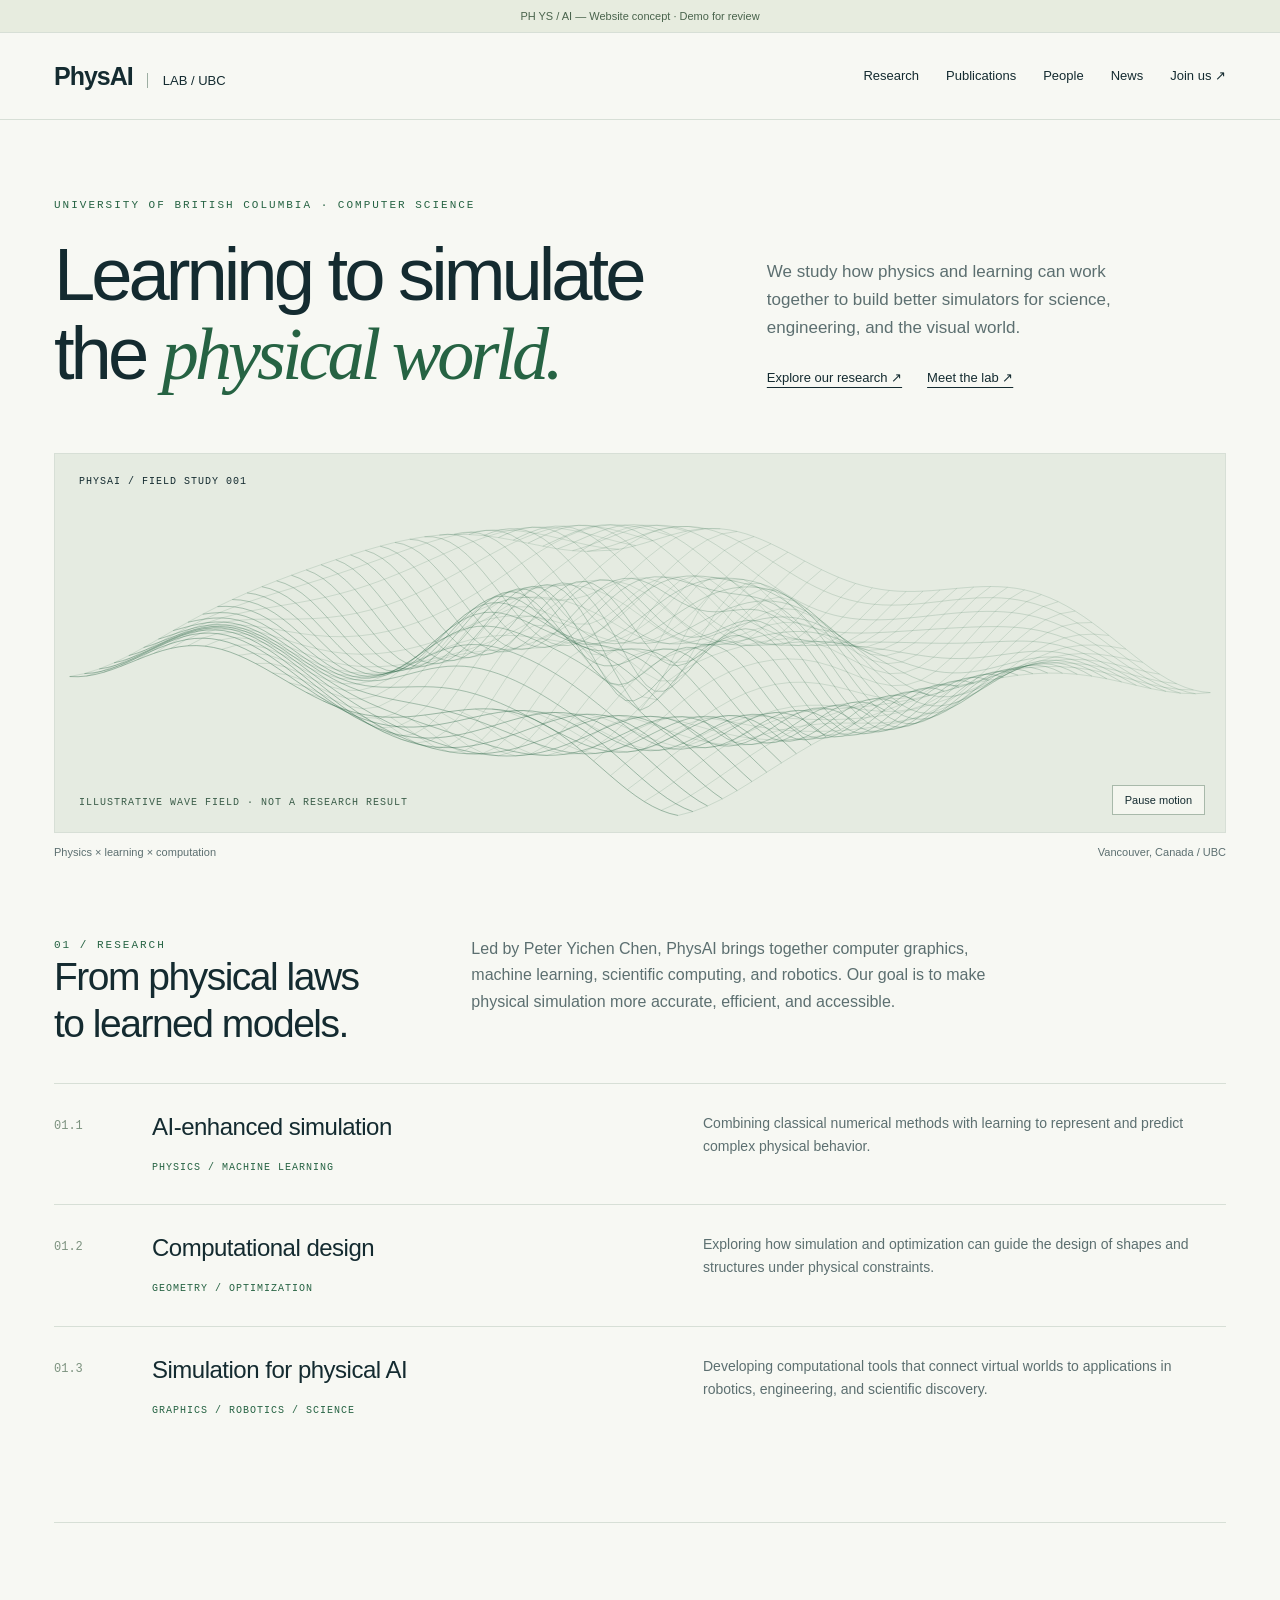
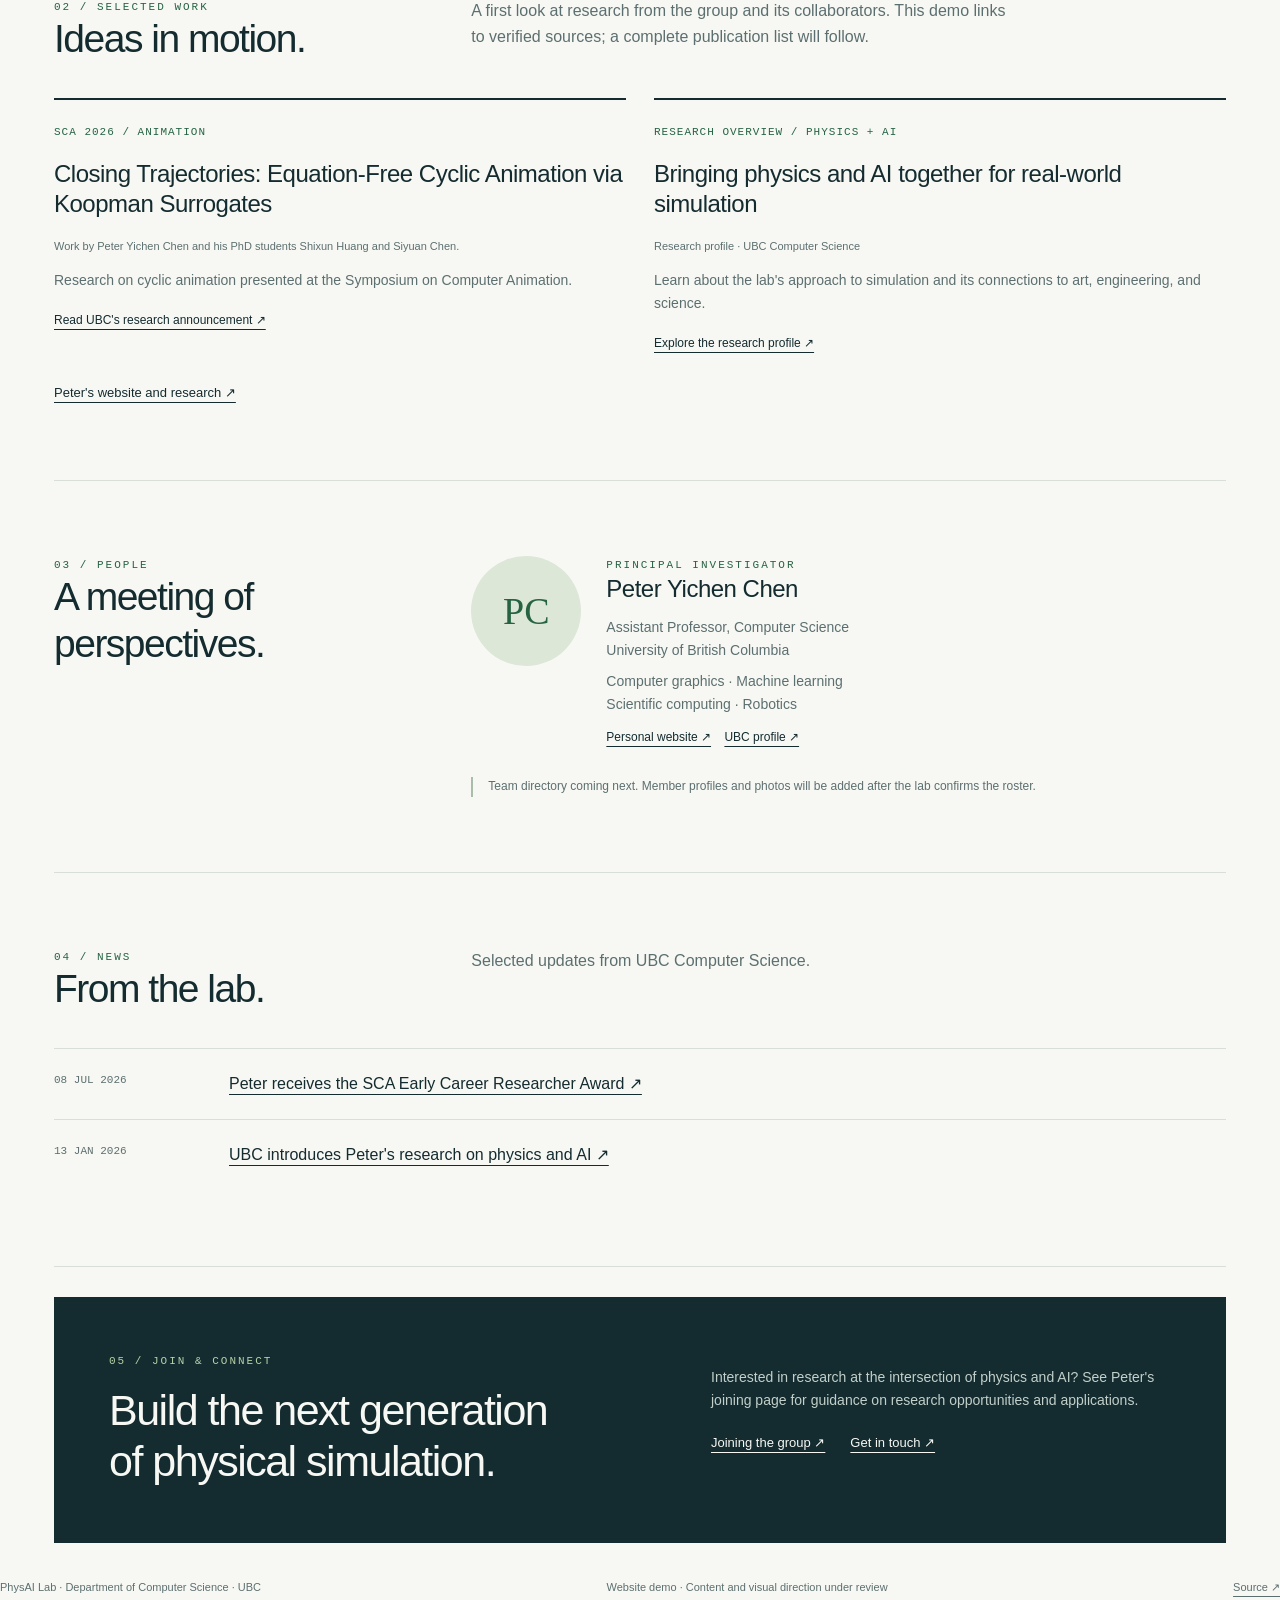
==== index.html @ 7a24e607 "Build PhysAI Lab homepage demo for GitHub Pages" ====
<!doctype html>
<html lang="en"><head><meta charset="utf-8"><meta name="viewport" content="width=device-width,initial-scale=1">
<title>PhysAI Lab — University of British Columbia</title><meta name="description" content="PhysAI Lab at UBC. Physics simulation at the intersection of machine learning, computer graphics, scientific computing, and robotics.">
<style>
:root{--ink:#142b30;--muted:#5c6f70;--paper:#f7f8f3;--line:#d7dfd6;--accent:#266343}*{box-sizing:border-box}html{scroll-behavior:smooth;scroll-padding-top:90px}body{margin:0;background:var(--paper);color:var(--ink);font-family:Arial,Helvetica,sans-serif;font-size:16px;line-height:1.65}a{color:inherit;text-underline-offset:5px}a:hover{color:var(--accent)}a:focus-visible,button:focus-visible{outline:3px solid #d29243;outline-offset:5px}.wrap{max-width:1280px;margin:auto;padding:0 54px}header{position:sticky;top:0;background:#f7f8f3f2;backdrop-filter:blur(12px);z-index:3;border-bottom:1px solid var(--line)}.nav{min-height:86px;display:flex;align-items:center;justify-content:space-between;gap:24px}.brand{text-decoration:none;font-weight:700;font-size:25px;letter-spacing:-1px}.brand span{font-weight:400;font-size:13px;letter-spacing:0;margin-left:14px;border-left:1px solid #9daea2;padding-left:15px}nav{display:flex;gap:27px}nav a{text-decoration:none;font-size:13px}button{font:inherit;cursor:pointer}.menu{display:none;border:1px solid var(--line);background:transparent;padding:6px 12px}.eyebrow{font-family:monospace;font-size:11px;letter-spacing:2px;text-transform:uppercase;color:var(--accent)}.hero{padding-top:76px}.hero-top{display:grid;grid-template-columns:1.4fr 1fr;gap:70px;align-items:end}h1{font-size:clamp(44px,5.8vw,78px);line-height:1.06;letter-spacing:-4px;font-weight:500;margin:22px 0 25px;max-width:720px}h1 em{font-family:Georgia,serif;font-weight:400;color:var(--accent)}.intro{color:var(--muted);font-size:17px;max-width:390px;margin:0 0 25px}.links{display:flex;gap:25px;font-size:13px;margin:20px 0 30px}.scene{height:380px;background:#e5ebe1;position:relative;overflow:hidden;border:1px solid var(--line);margin-top:34px}.scene canvas{width:100%;height:100%;display:block}.scene-note{position:absolute;bottom:20px;left:24px;font-family:monospace;font-size:10px;letter-spacing:1px;color:#3b5d49}.scene-label{position:absolute;top:20px;left:24px;font-family:monospace;font-size:10px;letter-spacing:1px}.scene-control{position:absolute;bottom:17px;right:20px;background:#f7f8f3d9;border:1px solid #a8b9aa;padding:5px 12px;font-size:11px;color:var(--ink)}.caption{display:flex;justify-content:space-between;font-size:11px;color:var(--muted);margin-top:10px;gap:20px}section{padding:75px 0;border-bottom:1px solid var(--line)}.section-head{display:grid;grid-template-columns:1fr 2fr;gap:40px;margin-bottom:35px}h2{font-weight:400;font-size:39px;letter-spacing:-1.5px;line-height:1.2;margin:0}.section-head p{max-width:540px;color:var(--muted);margin:0}.research-row{display:grid;grid-template-columns:70px 1fr 1fr;gap:28px;padding:28px 0;border-top:1px solid var(--line)}.num{font-family:monospace;color:#7c927f;font-size:12px;padding-top:5px}h3{font-size:24px;line-height:1.25;font-weight:400;letter-spacing:-.5px;margin:0 0 12px}.research-row p{color:var(--muted);font-size:14px;margin:0}.research-row small{display:block;margin-top:18px;font-family:monospace;font-size:10px;letter-spacing:1px;color:var(--accent)}.work-grid{display:grid;grid-template-columns:1fr 1fr;gap:28px}.work{border-top:2px solid var(--ink);padding:23px 0}.work .eyebrow{letter-spacing:1px}.work h3{margin:18px 0}.work p{color:var(--muted);font-size:14px}.work a{font-size:12px}.work-meta{font-size:11px;color:var(--muted)}.people{display:grid;grid-template-columns:1fr 2fr;gap:40px}.pi{display:grid;grid-template-columns:110px 1fr;gap:25px}.monogram{height:110px;background:#dce7d8;display:flex;align-items:center;justify-content:center;font-family:Georgia,serif;font-size:38px;color:var(--accent);border-radius:50%}.pi p{color:var(--muted);font-size:14px;margin:7px 0}.pi a{font-size:12px}.note{font-size:12px;color:var(--muted);border-left:2px solid #a9bea9;padding-left:15px;margin-top:28px}.news-row{display:grid;grid-template-columns:150px 1fr;gap:25px;border-top:1px solid var(--line);padding:22px 0}.news-row time{font-family:monospace;font-size:11px;color:var(--muted)}.news-row a{font-size:16px}.join{background:var(--ink);color:#f7f8f3;margin-top:30px;padding:55px;display:grid;grid-template-columns:1.2fr 1fr;gap:50px}.join .eyebrow{color:#b7d2a7}.join h2{font-size:43px;margin-top:15px}.join p{color:#c2d0c9;font-size:14px}.join a{font-size:13px}.footer{padding:35px 0;display:flex;justify-content:space-between;gap:25px;color:var(--muted);font-size:11px}.demo{background:#e7ecdF;border-bottom:1px solid var(--line);font-size:11px;padding:7px 20px;text-align:center;color:#49634c}
@media(max-width:760px){.wrap{padding:0 23px}.nav{min-height:70px}.brand{font-size:22px}.brand span{font-size:10px;margin-left:9px;padding-left:9px}.menu{display:block}nav{display:none;position:absolute;top:70px;left:0;right:0;background:var(--paper);padding:22px;flex-direction:column;border-bottom:1px solid var(--line)}nav.open{display:flex}.hero{padding-top:42px}.hero-top,.section-head,.people,.join{grid-template-columns:1fr;gap:25px}h1{letter-spacing:-2px}.scene{height:280px}.caption{font-size:10px}.research-row{grid-template-columns:30px 1fr;gap:15px}.research-row p{grid-column:2}.work-grid{grid-template-columns:1fr}.section-head{margin-bottom:28px}section{padding:48px 0}.join{padding:30px 24px}.join h2{font-size:35px}.news-row{grid-template-columns:85px 1fr;gap:15px}.pi{grid-template-columns:75px 1fr;gap:20px}.monogram{height:75px;font-size:28px}.footer{flex-direction:column;gap:8px}.scene-note{max-width:220px;font-size:9px}h2{font-size:32px}}
@media(prefers-reduced-motion:reduce){html{scroll-behavior:auto}}
</style></head><body>
<div class="demo">PH YS / AI — Website concept · Demo for review</div>
<header><div class="wrap nav"><a class="brand" href="./" aria-label="PhysAI Lab home">PhysAI<span>LAB / UBC</span></a><button class="menu" aria-expanded="false" aria-controls="navigation">Menu</button><nav id="navigation" aria-label="Main navigation"><a href="#research">Research</a><a href="#publications">Publications</a><a href="#people">People</a><a href="#news">News</a><a href="#join">Join us ↗</a></nav></div></header>
<main class="wrap">
<div class="hero"><div class="eyebrow">University of British Columbia · Computer Science</div><div class="hero-top"><h1>Learning to simulate<br>the <em>physical world.</em></h1><div><p class="intro">We study how physics and learning can work together to build better simulators for science, engineering, and the visual world.</p><div class="links"><a href="#research">Explore our research ↗</a><a href="#people">Meet the lab ↗</a></div></div></div>
<div class="scene"><span class="scene-label">PHYSAI / FIELD STUDY 001</span><canvas id="field" role="img" aria-label="Illustrative animated wireframe wave field"></canvas><span class="scene-note">ILLUSTRATIVE WAVE FIELD · NOT A RESEARCH RESULT</span><button class="scene-control" id="motion" aria-pressed="false">Pause motion</button></div><div class="caption"><span>Physics × learning × computation</span><span>Vancouver, Canada / UBC</span></div></div>
<section id="research"><div class="section-head"><div><div class="eyebrow">01 / Research</div><h2>From physical laws<br>to learned models.</h2></div><p>Led by Peter Yichen Chen, PhysAI brings together computer graphics, machine learning, scientific computing, and robotics. Our goal is to make physical simulation more accurate, efficient, and accessible.</p></div>
<div class="research-row"><span class="num">01.1</span><div><h3>AI-enhanced simulation</h3><small>PHYSICS / MACHINE LEARNING</small></div><p>Combining classical numerical methods with learning to represent and predict complex physical behavior.</p></div>
<div class="research-row"><span class="num">01.2</span><div><h3>Computational design</h3><small>GEOMETRY / OPTIMIZATION</small></div><p>Exploring how simulation and optimization can guide the design of shapes and structures under physical constraints.</p></div>
<div class="research-row"><span class="num">01.3</span><div><h3>Simulation for physical AI</h3><small>GRAPHICS / ROBOTICS / SCIENCE</small></div><p>Developing computational tools that connect virtual worlds to applications in robotics, engineering, and scientific discovery.</p></div></section>
<section id="publications"><div class="section-head"><div><div class="eyebrow">02 / Selected work</div><h2>Ideas in motion.</h2></div><p>A first look at research from the group and its collaborators. This demo links to verified sources; a complete publication list will follow.</p></div><div class="work-grid"><article class="work"><div class="eyebrow">SCA 2026 / Animation</div><h3>Closing Trajectories: Equation-Free Cyclic Animation via Koopman Surrogates</h3><div class="work-meta">Work by Peter Yichen Chen and his PhD students Shixun Huang and Siyuan Chen.</div><p>Research on cyclic animation presented at the Symposium on Computer Animation.</p><a href="https://www.cs.ubc.ca/news/2026/07/dr-chen-ecr-sca">Read UBC's research announcement ↗</a></article><article class="work"><div class="eyebrow">Research overview / Physics + AI</div><h3>Bringing physics and AI together for real-world simulation</h3><div class="work-meta">Research profile · UBC Computer Science</div><p>Learn about the lab's approach to simulation and its connections to art, engineering, and science.</p><a href="https://www.cs.ubc.ca/news/2026/01/new-faculty-dr-peter-yichen-chen">Explore the research profile ↗</a></article></div><a href="https://peterchencyc.com/" style="font-size:13px">Peter's website and research ↗</a></section>
<section id="people"><div class="people"><div><div class="eyebrow">03 / People</div><h2>A meeting of<br>perspectives.</h2></div><div><div class="pi"><div class="monogram" aria-hidden="true">PC</div><div><div class="eyebrow">Principal investigator</div><h3>Peter Yichen Chen</h3><p>Assistant Professor, Computer Science<br>University of British Columbia</p><p>Computer graphics · Machine learning<br>Scientific computing · Robotics</p><a href="https://peterchencyc.com/">Personal website ↗</a> &nbsp; <a href="https://www.cs.ubc.ca/people/peter-yichen-chen">UBC profile ↗</a></div></div><div class="note">Team directory coming next. Member profiles and photos will be added after the lab confirms the roster.</div></div></div></section>
<section id="news"><div class="section-head"><div><div class="eyebrow">04 / News</div><h2>From the lab.</h2></div><p>Selected updates from UBC Computer Science.</p></div><div class="news-row"><time datetime="2026-07-08">08 JUL 2026</time><a href="https://www.cs.ubc.ca/news/2026/07/dr-chen-ecr-sca">Peter receives the SCA Early Career Researcher Award ↗</a></div><div class="news-row"><time datetime="2026-01-13">13 JAN 2026</time><a href="https://www.cs.ubc.ca/news/2026/01/new-faculty-dr-peter-yichen-chen">UBC introduces Peter's research on physics and AI ↗</a></div></section>
<div class="join" id="join"><div><div class="eyebrow">05 / Join & connect</div><h2>Build the next generation<br>of physical simulation.</h2></div><div><p>Interested in research at the intersection of physics and AI? See Peter's joining page for guidance on research opportunities and applications.</p><div class="links"><a href="https://peterchencyc.com/joining">Joining the group ↗</a><a href="mailto:peter.chen@ubc.ca">Get in touch ↗</a></div></div></div>
</main><footer class="wrap footer"><span>PhysAI Lab · Department of Computer Science · UBC</span><span>Website demo · Content and visual direction under review</span><a href="https://github.com/chensiyuan030105/physai-demo">Source ↗</a></footer>
<script>
const menu=document.querySelector('.menu'),nav=document.querySelector('nav');menu.addEventListener('click',()=>{const open=nav.classList.toggle('open');menu.setAttribute('aria-expanded',String(open))});nav.querySelectorAll('a').forEach(a=>a.addEventListener('click',()=>{nav.classList.remove('open');menu.setAttribute('aria-expanded','false')}));
const canvas=document.getElementById('field'),ctx=canvas.getContext('2d'),motion=document.getElementById('motion');const media=matchMedia('(prefers-reduced-motion: reduce)');let paused=media.matches,t=0,last=0,frame;function sync(){motion.textContent=paused?'Play motion':'Pause motion';motion.setAttribute('aria-pressed',String(paused))}function draw(){const w=canvas.clientWidth,h=canvas.clientHeight,dpr=Math.min(devicePixelRatio||1,2);if(canvas.width!==Math.round(w*dpr)||canvas.height!==Math.round(h*dpr)){canvas.width=Math.round(w*dpr);canvas.height=Math.round(h*dpr)}ctx.setTransform(dpr,0,0,dpr,0,0);ctx.clearRect(0,0,w,h);const cols=72,rows=36;function point(x,z){const nx=(x-cols/2)/cols*8,nz=(z-rows/2)/rows*7;const r=Math.sqrt(nx*nx+nz*nz);const wave=Math.sin(r*2.3-t)*Math.exp(-r*.23)*.75+Math.cos(nx*1.5+nz*.8+t*.6)*.14;return[w*.5+(nx-nz)*w*.065,h*.54+(nx+nz)*h*.045-wave*h*.22]}for(let z=0;z<=rows;z++){ctx.beginPath();ctx.strokeStyle='rgba(38,99,67,'+(.22+z/rows*.35)+')';ctx.lineWidth=.7;for(let x=0;x<=cols;x++){const p=point(x,z);x===0?ctx.moveTo(...p):ctx.lineTo(...p)}ctx.stroke()}for(let x=0;x<=cols;x+=2){ctx.beginPath();ctx.strokeStyle='rgba(38,99,67,.24)';ctx.lineWidth=.6;for(let z=0;z<=rows;z++){const p=point(x,z);z===0?ctx.moveTo(...p):ctx.lineTo(...p)}ctx.stroke()}}
function tick(now){if(!paused&&!document.hidden){t+=Math.min((now-last)/1000,.05)*.8;draw()}last=now;frame=requestAnimationFrame(tick)}motion.addEventListener('click',()=>{paused=!paused;sync();draw()});media.addEventListener('change',e=>{paused=e.matches;sync();draw()});window.addEventListener('resize',draw);sync();draw();frame=requestAnimationFrame(tick);
</script></body></html>
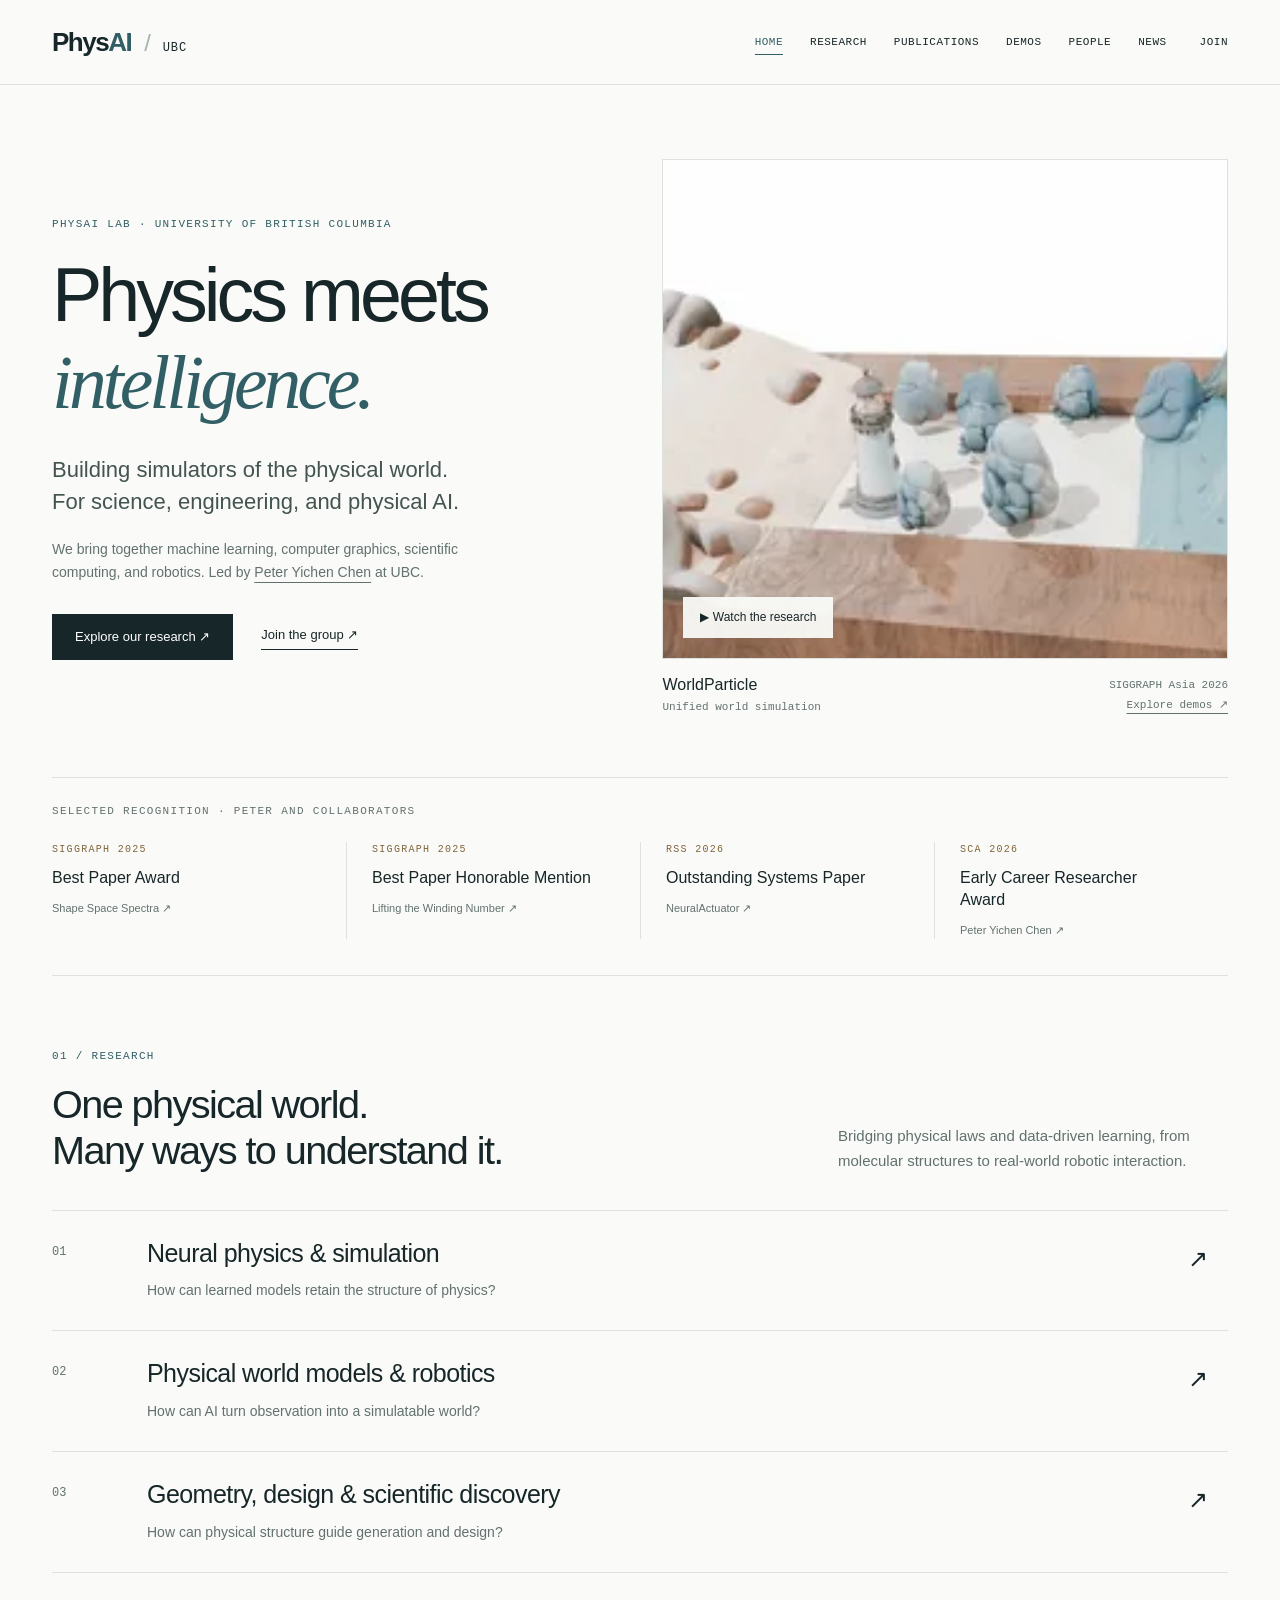
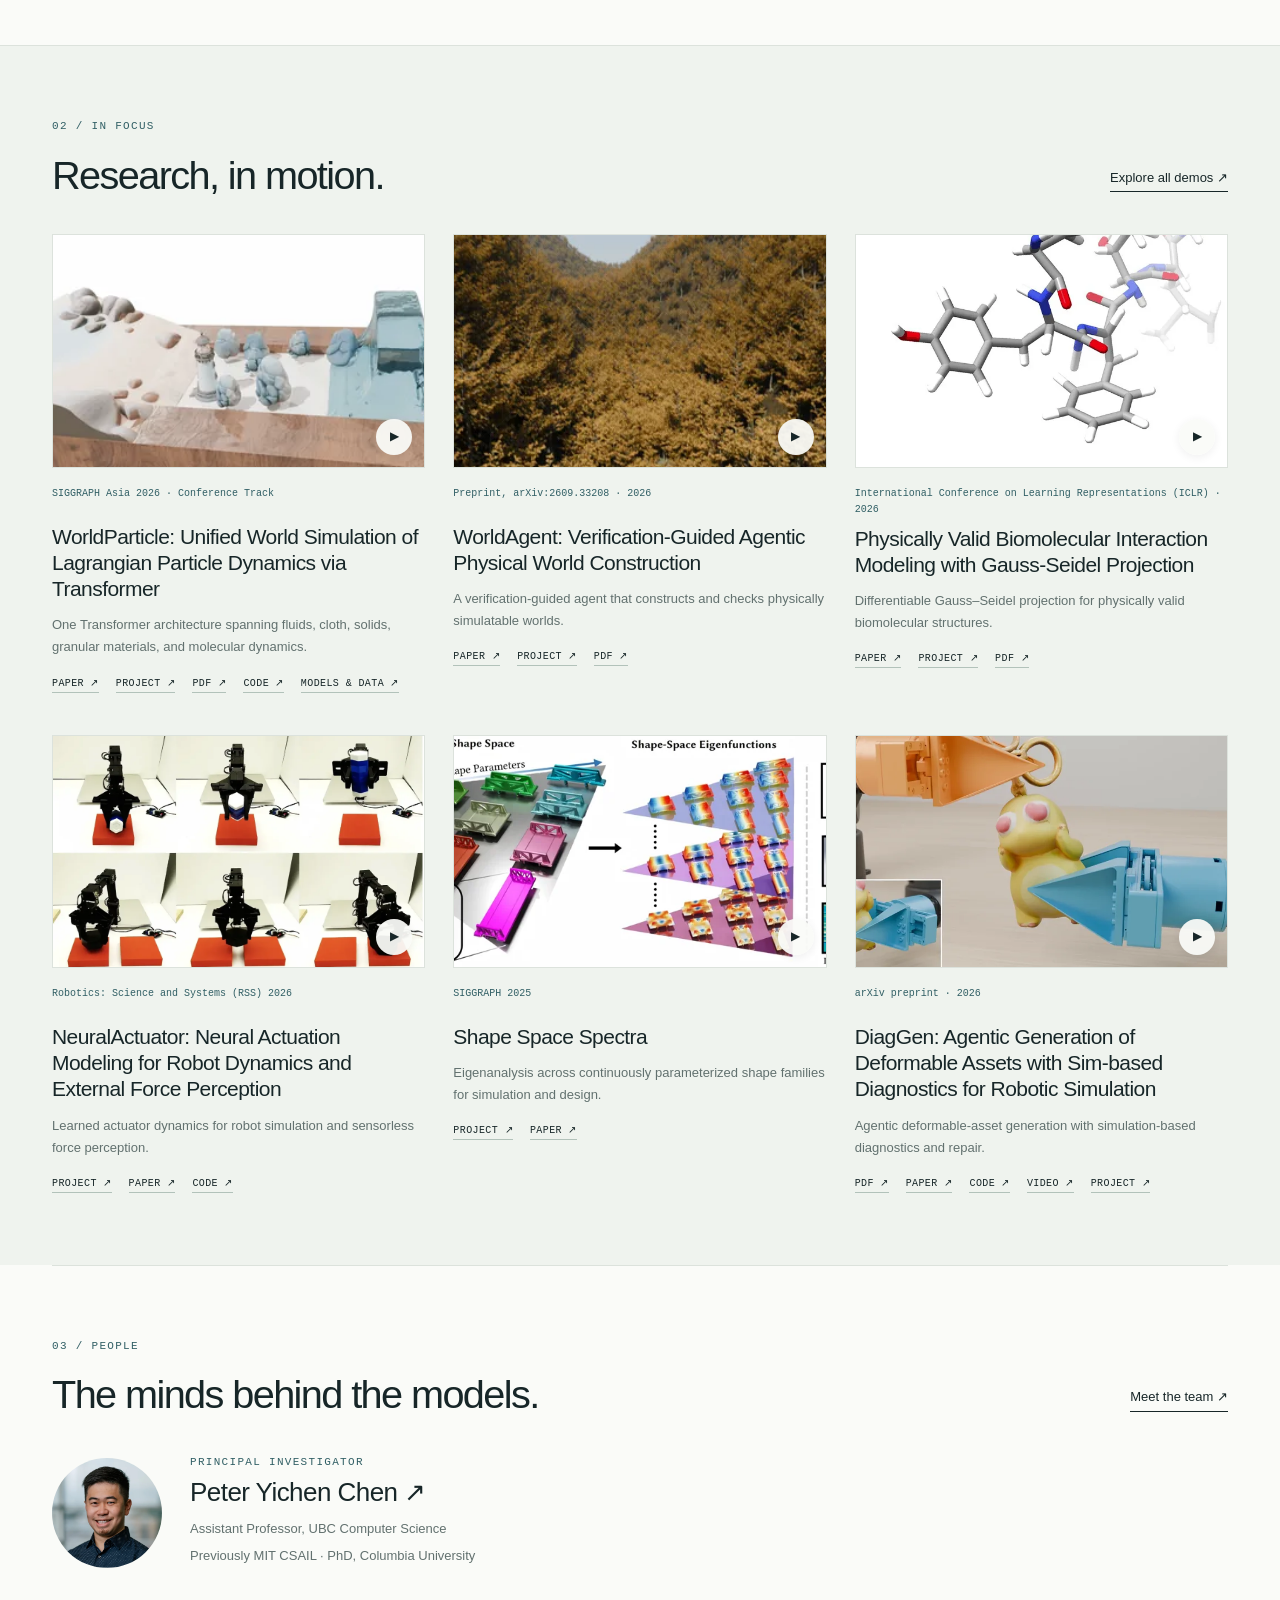
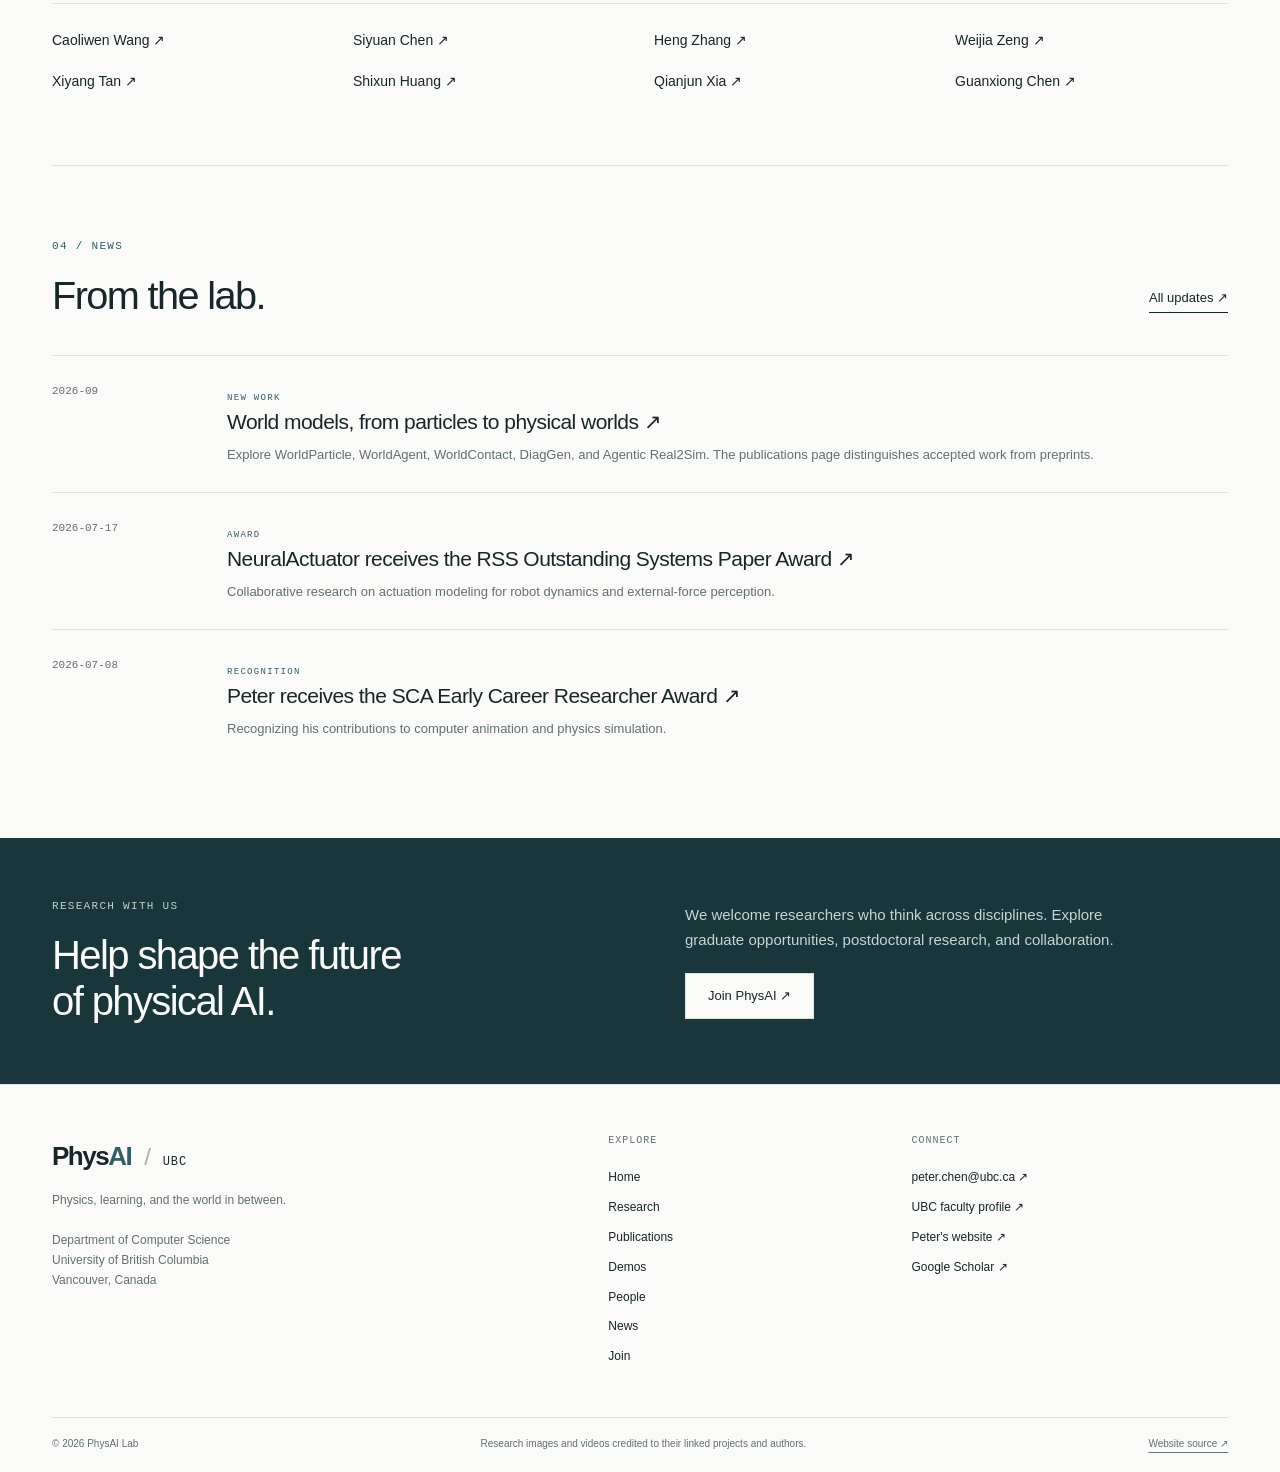
==== commit a1e4b5ec: "Build research-led PhysAI Lab website with publications, demos, and verified team profiles" ====
--- a/index.html
+++ b/index.html
@@ -1,27 +1,7 @@
-<!doctype html>
-<html lang="en"><head><meta charset="utf-8"><meta name="viewport" content="width=device-width,initial-scale=1">
-<title>PhysAI Lab — University of British Columbia</title><meta name="description" content="PhysAI Lab at UBC. Physics simulation at the intersection of machine learning, computer graphics, scientific computing, and robotics.">
-<style>
-:root{--ink:#142b30;--muted:#5c6f70;--paper:#f7f8f3;--line:#d7dfd6;--accent:#266343}*{box-sizing:border-box}html{scroll-behavior:smooth;scroll-padding-top:90px}body{margin:0;background:var(--paper);color:var(--ink);font-family:Arial,Helvetica,sans-serif;font-size:16px;line-height:1.65}a{color:inherit;text-underline-offset:5px}a:hover{color:var(--accent)}a:focus-visible,button:focus-visible{outline:3px solid #d29243;outline-offset:5px}.wrap{max-width:1280px;margin:auto;padding:0 54px}header{position:sticky;top:0;background:#f7f8f3f2;backdrop-filter:blur(12px);z-index:3;border-bottom:1px solid var(--line)}.nav{min-height:86px;display:flex;align-items:center;justify-content:space-between;gap:24px}.brand{text-decoration:none;font-weight:700;font-size:25px;letter-spacing:-1px}.brand span{font-weight:400;font-size:13px;letter-spacing:0;margin-left:14px;border-left:1px solid #9daea2;padding-left:15px}nav{display:flex;gap:27px}nav a{text-decoration:none;font-size:13px}button{font:inherit;cursor:pointer}.menu{display:none;border:1px solid var(--line);background:transparent;padding:6px 12px}.eyebrow{font-family:monospace;font-size:11px;letter-spacing:2px;text-transform:uppercase;color:var(--accent)}.hero{padding-top:76px}.hero-top{display:grid;grid-template-columns:1.4fr 1fr;gap:70px;align-items:end}h1{font-size:clamp(44px,5.8vw,78px);line-height:1.06;letter-spacing:-4px;font-weight:500;margin:22px 0 25px;max-width:720px}h1 em{font-family:Georgia,serif;font-weight:400;color:var(--accent)}.intro{color:var(--muted);font-size:17px;max-width:390px;margin:0 0 25px}.links{display:flex;gap:25px;font-size:13px;margin:20px 0 30px}.scene{height:380px;background:#e5ebe1;position:relative;overflow:hidden;border:1px solid var(--line);margin-top:34px}.scene canvas{width:100%;height:100%;display:block}.scene-note{position:absolute;bottom:20px;left:24px;font-family:monospace;font-size:10px;letter-spacing:1px;color:#3b5d49}.scene-label{position:absolute;top:20px;left:24px;font-family:monospace;font-size:10px;letter-spacing:1px}.scene-control{position:absolute;bottom:17px;right:20px;background:#f7f8f3d9;border:1px solid #a8b9aa;padding:5px 12px;font-size:11px;color:var(--ink)}.caption{display:flex;justify-content:space-between;font-size:11px;color:var(--muted);margin-top:10px;gap:20px}section{padding:75px 0;border-bottom:1px solid var(--line)}.section-head{display:grid;grid-template-columns:1fr 2fr;gap:40px;margin-bottom:35px}h2{font-weight:400;font-size:39px;letter-spacing:-1.5px;line-height:1.2;margin:0}.section-head p{max-width:540px;color:var(--muted);margin:0}.research-row{display:grid;grid-template-columns:70px 1fr 1fr;gap:28px;padding:28px 0;border-top:1px solid var(--line)}.num{font-family:monospace;color:#7c927f;font-size:12px;padding-top:5px}h3{font-size:24px;line-height:1.25;font-weight:400;letter-spacing:-.5px;margin:0 0 12px}.research-row p{color:var(--muted);font-size:14px;margin:0}.research-row small{display:block;margin-top:18px;font-family:monospace;font-size:10px;letter-spacing:1px;color:var(--accent)}.work-grid{display:grid;grid-template-columns:1fr 1fr;gap:28px}.work{border-top:2px solid var(--ink);padding:23px 0}.work .eyebrow{letter-spacing:1px}.work h3{margin:18px 0}.work p{color:var(--muted);font-size:14px}.work a{font-size:12px}.work-meta{font-size:11px;color:var(--muted)}.people{display:grid;grid-template-columns:1fr 2fr;gap:40px}.pi{display:grid;grid-template-columns:110px 1fr;gap:25px}.monogram{height:110px;background:#dce7d8;display:flex;align-items:center;justify-content:center;font-family:Georgia,serif;font-size:38px;color:var(--accent);border-radius:50%}.pi p{color:var(--muted);font-size:14px;margin:7px 0}.pi a{font-size:12px}.note{font-size:12px;color:var(--muted);border-left:2px solid #a9bea9;padding-left:15px;margin-top:28px}.news-row{display:grid;grid-template-columns:150px 1fr;gap:25px;border-top:1px solid var(--line);padding:22px 0}.news-row time{font-family:monospace;font-size:11px;color:var(--muted)}.news-row a{font-size:16px}.join{background:var(--ink);color:#f7f8f3;margin-top:30px;padding:55px;display:grid;grid-template-columns:1.2fr 1fr;gap:50px}.join .eyebrow{color:#b7d2a7}.join h2{font-size:43px;margin-top:15px}.join p{color:#c2d0c9;font-size:14px}.join a{font-size:13px}.footer{padding:35px 0;display:flex;justify-content:space-between;gap:25px;color:var(--muted);font-size:11px}.demo{background:#e7ecdF;border-bottom:1px solid var(--line);font-size:11px;padding:7px 20px;text-align:center;color:#49634c}
-@media(max-width:760px){.wrap{padding:0 23px}.nav{min-height:70px}.brand{font-size:22px}.brand span{font-size:10px;margin-left:9px;padding-left:9px}.menu{display:block}nav{display:none;position:absolute;top:70px;left:0;right:0;background:var(--paper);padding:22px;flex-direction:column;border-bottom:1px solid var(--line)}nav.open{display:flex}.hero{padding-top:42px}.hero-top,.section-head,.people,.join{grid-template-columns:1fr;gap:25px}h1{letter-spacing:-2px}.scene{height:280px}.caption{font-size:10px}.research-row{grid-template-columns:30px 1fr;gap:15px}.research-row p{grid-column:2}.work-grid{grid-template-columns:1fr}.section-head{margin-bottom:28px}section{padding:48px 0}.join{padding:30px 24px}.join h2{font-size:35px}.news-row{grid-template-columns:85px 1fr;gap:15px}.pi{grid-template-columns:75px 1fr;gap:20px}.monogram{height:75px;font-size:28px}.footer{flex-direction:column;gap:8px}.scene-note{max-width:220px;font-size:9px}h2{font-size:32px}}
-@media(prefers-reduced-motion:reduce){html{scroll-behavior:auto}}
-</style></head><body>
-<div class="demo">PH YS / AI — Website concept · Demo for review</div>
-<header><div class="wrap nav"><a class="brand" href="./" aria-label="PhysAI Lab home">PhysAI<span>LAB / UBC</span></a><button class="menu" aria-expanded="false" aria-controls="navigation">Menu</button><nav id="navigation" aria-label="Main navigation"><a href="#research">Research</a><a href="#publications">Publications</a><a href="#people">People</a><a href="#news">News</a><a href="#join">Join us ↗</a></nav></div></header>
-<main class="wrap">
-<div class="hero"><div class="eyebrow">University of British Columbia · Computer Science</div><div class="hero-top"><h1>Learning to simulate<br>the <em>physical world.</em></h1><div><p class="intro">We study how physics and learning can work together to build better simulators for science, engineering, and the visual world.</p><div class="links"><a href="#research">Explore our research ↗</a><a href="#people">Meet the lab ↗</a></div></div></div>
-<div class="scene"><span class="scene-label">PHYSAI / FIELD STUDY 001</span><canvas id="field" role="img" aria-label="Illustrative animated wireframe wave field"></canvas><span class="scene-note">ILLUSTRATIVE WAVE FIELD · NOT A RESEARCH RESULT</span><button class="scene-control" id="motion" aria-pressed="false">Pause motion</button></div><div class="caption"><span>Physics × learning × computation</span><span>Vancouver, Canada / UBC</span></div></div>
-<section id="research"><div class="section-head"><div><div class="eyebrow">01 / Research</div><h2>From physical laws<br>to learned models.</h2></div><p>Led by Peter Yichen Chen, PhysAI brings together computer graphics, machine learning, scientific computing, and robotics. Our goal is to make physical simulation more accurate, efficient, and accessible.</p></div>
-<div class="research-row"><span class="num">01.1</span><div><h3>AI-enhanced simulation</h3><small>PHYSICS / MACHINE LEARNING</small></div><p>Combining classical numerical methods with learning to represent and predict complex physical behavior.</p></div>
-<div class="research-row"><span class="num">01.2</span><div><h3>Computational design</h3><small>GEOMETRY / OPTIMIZATION</small></div><p>Exploring how simulation and optimization can guide the design of shapes and structures under physical constraints.</p></div>
-<div class="research-row"><span class="num">01.3</span><div><h3>Simulation for physical AI</h3><small>GRAPHICS / ROBOTICS / SCIENCE</small></div><p>Developing computational tools that connect virtual worlds to applications in robotics, engineering, and scientific discovery.</p></div></section>
-<section id="publications"><div class="section-head"><div><div class="eyebrow">02 / Selected work</div><h2>Ideas in motion.</h2></div><p>A first look at research from the group and its collaborators. This demo links to verified sources; a complete publication list will follow.</p></div><div class="work-grid"><article class="work"><div class="eyebrow">SCA 2026 / Animation</div><h3>Closing Trajectories: Equation-Free Cyclic Animation via Koopman Surrogates</h3><div class="work-meta">Work by Peter Yichen Chen and his PhD students Shixun Huang and Siyuan Chen.</div><p>Research on cyclic animation presented at the Symposium on Computer Animation.</p><a href="https://www.cs.ubc.ca/news/2026/07/dr-chen-ecr-sca">Read UBC's research announcement ↗</a></article><article class="work"><div class="eyebrow">Research overview / Physics + AI</div><h3>Bringing physics and AI together for real-world simulation</h3><div class="work-meta">Research profile · UBC Computer Science</div><p>Learn about the lab's approach to simulation and its connections to art, engineering, and science.</p><a href="https://www.cs.ubc.ca/news/2026/01/new-faculty-dr-peter-yichen-chen">Explore the research profile ↗</a></article></div><a href="https://peterchencyc.com/" style="font-size:13px">Peter's website and research ↗</a></section>
-<section id="people"><div class="people"><div><div class="eyebrow">03 / People</div><h2>A meeting of<br>perspectives.</h2></div><div><div class="pi"><div class="monogram" aria-hidden="true">PC</div><div><div class="eyebrow">Principal investigator</div><h3>Peter Yichen Chen</h3><p>Assistant Professor, Computer Science<br>University of British Columbia</p><p>Computer graphics · Machine learning<br>Scientific computing · Robotics</p><a href="https://peterchencyc.com/">Personal website ↗</a> &nbsp; <a href="https://www.cs.ubc.ca/people/peter-yichen-chen">UBC profile ↗</a></div></div><div class="note">Team directory coming next. Member profiles and photos will be added after the lab confirms the roster.</div></div></div></section>
-<section id="news"><div class="section-head"><div><div class="eyebrow">04 / News</div><h2>From the lab.</h2></div><p>Selected updates from UBC Computer Science.</p></div><div class="news-row"><time datetime="2026-07-08">08 JUL 2026</time><a href="https://www.cs.ubc.ca/news/2026/07/dr-chen-ecr-sca">Peter receives the SCA Early Career Researcher Award ↗</a></div><div class="news-row"><time datetime="2026-01-13">13 JAN 2026</time><a href="https://www.cs.ubc.ca/news/2026/01/new-faculty-dr-peter-yichen-chen">UBC introduces Peter's research on physics and AI ↗</a></div></section>
-<div class="join" id="join"><div><div class="eyebrow">05 / Join & connect</div><h2>Build the next generation<br>of physical simulation.</h2></div><div><p>Interested in research at the intersection of physics and AI? See Peter's joining page for guidance on research opportunities and applications.</p><div class="links"><a href="https://peterchencyc.com/joining">Joining the group ↗</a><a href="mailto:peter.chen@ubc.ca">Get in touch ↗</a></div></div></div>
-</main><footer class="wrap footer"><span>PhysAI Lab · Department of Computer Science · UBC</span><span>Website demo · Content and visual direction under review</span><a href="https://github.com/chensiyuan030105/physai-demo">Source ↗</a></footer>
-<script>
-const menu=document.querySelector('.menu'),nav=document.querySelector('nav');menu.addEventListener('click',()=>{const open=nav.classList.toggle('open');menu.setAttribute('aria-expanded',String(open))});nav.querySelectorAll('a').forEach(a=>a.addEventListener('click',()=>{nav.classList.remove('open');menu.setAttribute('aria-expanded','false')}));
-const canvas=document.getElementById('field'),ctx=canvas.getContext('2d'),motion=document.getElementById('motion');const media=matchMedia('(prefers-reduced-motion: reduce)');let paused=media.matches,t=0,last=0,frame;function sync(){motion.textContent=paused?'Play motion':'Pause motion';motion.setAttribute('aria-pressed',String(paused))}function draw(){const w=canvas.clientWidth,h=canvas.clientHeight,dpr=Math.min(devicePixelRatio||1,2);if(canvas.width!==Math.round(w*dpr)||canvas.height!==Math.round(h*dpr)){canvas.width=Math.round(w*dpr);canvas.height=Math.round(h*dpr)}ctx.setTransform(dpr,0,0,dpr,0,0);ctx.clearRect(0,0,w,h);const cols=72,rows=36;function point(x,z){const nx=(x-cols/2)/cols*8,nz=(z-rows/2)/rows*7;const r=Math.sqrt(nx*nx+nz*nz);const wave=Math.sin(r*2.3-t)*Math.exp(-r*.23)*.75+Math.cos(nx*1.5+nz*.8+t*.6)*.14;return[w*.5+(nx-nz)*w*.065,h*.54+(nx+nz)*h*.045-wave*h*.22]}for(let z=0;z<=rows;z++){ctx.beginPath();ctx.strokeStyle='rgba(38,99,67,'+(.22+z/rows*.35)+')';ctx.lineWidth=.7;for(let x=0;x<=cols;x++){const p=point(x,z);x===0?ctx.moveTo(...p):ctx.lineTo(...p)}ctx.stroke()}for(let x=0;x<=cols;x+=2){ctx.beginPath();ctx.strokeStyle='rgba(38,99,67,.24)';ctx.lineWidth=.6;for(let z=0;z<=rows;z++){const p=point(x,z);z===0?ctx.moveTo(...p):ctx.lineTo(...p)}ctx.stroke()}}
-function tick(now){if(!paused&&!document.hidden){t+=Math.min((now-last)/1000,.05)*.8;draw()}last=now;frame=requestAnimationFrame(tick)}motion.addEventListener('click',()=>{paused=!paused;sync();draw()});media.addEventListener('change',e=>{paused=e.matches;sync();draw()});window.addEventListener('resize',draw);sync();draw();frame=requestAnimationFrame(tick);
-</script></body></html>+<!doctype html><html lang="en"><head><meta charset="utf-8"><meta name="viewport" content="width=device-width,initial-scale=1"><title>Physics meets intelligence | PhysAI Lab · UBC</title><meta name="description" content="PhysAI Lab at UBC, led by Peter Yichen Chen. Explore research, papers, demos, and people at the intersection of physics and AI."><meta name="theme-color" content="#f8f9f6"><meta property="og:title" content="Physics meets intelligence | PhysAI Lab · UBC"><meta property="og:description" content="PhysAI Lab at UBC, led by Peter Yichen Chen. Explore research, papers, demos, and people at the intersection of physics and AI."><meta property="og:type" content="website"><link rel="icon" href="assets/favicon.svg" type="image/svg+xml"><link rel="stylesheet" href="assets/site.css"><script src="assets/site.js" defer></script></head><body><a class="skip" href="#main">Skip to content</a><header class="site-header"><div class="container header-inner"><a class="brand" href="index.html" aria-label="PhysAI Lab home">Phys<span>AI</span><i> / </i><small>UBC</small></a><button class="menu-toggle" aria-expanded="false" aria-controls="site-nav">Menu <span aria-hidden="true">＋</span></button><nav id="site-nav" aria-label="Main navigation"><a href="index.html" aria-current="page">Home</a><a href="research.html">Research</a><a href="publications.html">Publications</a><a href="demos.html">Demos</a><a href="people.html">People</a><a href="news.html">News</a><a href="join.html">Join</a></nav></div></header><main id="main"><div class="container hero"><div class="hero-copy"><p class="eyebrow">PhysAI Lab · University of British Columbia</p><h1>Physics meets<br><em>intelligence.</em></h1><p class="lede">Building simulators of the physical world.<br>For science, engineering, and physical AI.</p><p class="hero-about">We bring together machine learning, computer graphics, scientific computing, and robotics. Led by <a href="people.html#peter">Peter Yichen Chen</a> at UBC.</p><div class="hero-actions"><a class="button primary" href="research.html">Explore our research ↗</a><a class="text-link" href="join.html">Join the group ↗</a></div></div><div class="hero-research"><div class="hero-image"><img class="" src="assets/images/5f0e36b0c62ace92.webp" alt="WorldParticle: Unified World Simulation of Lagrangian Particle Dynamics via Transformer — research result" fetchpriority="high" decoding="async"><button class="hero-play" data-media="https://worldparticle.github.io/WorldParticle_Web/assets/videos/demo-web.mp4" data-kind="video" data-title="WorldParticle: Unified World Simulation of Lagrangian Particle Dynamics via Transformer" data-project="https://worldparticle.github.io/WorldParticle_Web/">▶ Watch the research</button></div><div class="hero-caption"><span><strong>WorldParticle</strong><br>Unified world simulation</span><span>SIGGRAPH Asia 2026<br><a href="demos.html">Explore demos ↗</a></span></div></div></div>
+<div class="container recognition"><p class="eyebrow">Selected recognition · Peter and collaborators</p><div class="award-grid"><a href="https://www.dgp.toronto.edu/projects/sss/" class="award"><span class="eyebrow">SIGGRAPH 2025</span><strong>Best Paper Award</strong><small>Shape Space Spectra ↗</small></a><a href="https://www.dgp.toronto.edu/projects/windlifter/" class="award"><span class="eyebrow">SIGGRAPH 2025</span><strong>Best Paper Honorable Mention</strong><small>Lifting the Winding Number ↗</small></a><a href="https://frank-zy-dou.github.io/projects/NeuralActuator/" class="award"><span class="eyebrow">RSS 2026</span><strong>Outstanding Systems Paper</strong><small>NeuralActuator ↗</small></a><a href="https://www.cs.ubc.ca/news/2026/07/dr-chen-ecr-sca" class="award"><span class="eyebrow">SCA 2026</span><strong>Early Career Researcher Award</strong><small>Peter Yichen Chen ↗</small></a></div></div>
+<section class="container section"><div class="section-head"><div><p class="eyebrow">01 / Research</p><h2>One physical world.<br>Many ways to understand it.</h2></div><p class="section-desc">Bridging physical laws and data-driven learning, from molecular structures to real-world robotic interaction.</p></div><a class="research-row" href="research.html#simulation"><span class="row-index">01</span><div><h3>Neural physics & simulation</h3><p>How can learned models retain the structure of physics?</p></div><span aria-hidden="true">↗</span></a><a class="research-row" href="research.html#world-models"><span class="row-index">02</span><div><h3>Physical world models & robotics</h3><p>How can AI turn observation into a simulatable world?</p></div><span aria-hidden="true">↗</span></a><a class="research-row" href="research.html#science"><span class="row-index">03</span><div><h3>Geometry, design & scientific discovery</h3><p>How can physical structure guide generation and design?</p></div><span aria-hidden="true">↗</span></a></section>
+<section class="section section-tint"><div class="container"><div class="section-head"><div><p class="eyebrow">02 / In focus</p><h2>Research, in motion.</h2></div><a href="demos.html" class="text-link">Explore all demos ↗</a></div><div class="project-grid"><article class="project-card"><div class="project-media"><img class="" src="assets/images/5f0e36b0c62ace92.webp" alt="WorldParticle: Unified World Simulation of Lagrangian Particle Dynamics via Transformer — research result" loading="lazy" decoding="async"><button class="play-icon" data-media="https://worldparticle.github.io/WorldParticle_Web/assets/videos/demo-web.mp4" data-kind="video" data-title="WorldParticle: Unified World Simulation of Lagrangian Particle Dynamics via Transformer" data-project="https://worldparticle.github.io/WorldParticle_Web/"><span aria-hidden="true">▶</span><span class="sr-only">Watch WorldParticle: Unified World Simulation of Lagrangian Particle Dynamics via Transformer</span></button></div><div class="project-meta">SIGGRAPH Asia 2026 · Conference Track</div><h3><a href="publications.html#worldparticle-unified-world-simulation-of-lagrangian-particle-dynamics-via-transformer">WorldParticle: Unified World Simulation of Lagrangian Particle Dynamics via Transformer</a></h3><p>One Transformer architecture spanning fluids, cloth, solids, granular materials, and molecular dynamics.</p><div class="resource-links"><a href="https://arxiv.org/abs/2605.15305">Paper ↗</a><a href="https://worldparticle.github.io/WorldParticle_Web/">Project ↗</a><a href="https://arxiv.org/pdf/2605.15305">PDF ↗</a><a href="https://github.com/WorldParticle/WorldParticle">Code ↗</a><a href="https://huggingface.co/datasets/wclw1021/WorldParticle">Models &amp; data ↗</a></div></article><article class="project-card"><div class="project-media"><img class="" src="assets/images/c00169b844d4f4c7.webp" alt="WorldAgent: Verification-Guided Agentic Physical World Construction — research result" loading="lazy" decoding="async"><button class="play-icon" data-media="https://wclw1021.github.io/WorldAgent_Web/assets/videos/autumn-valley.mp4" data-kind="video" data-title="WorldAgent: Verification-Guided Agentic Physical World Construction" data-project="https://wclw1021.github.io/WorldAgent_Web/"><span aria-hidden="true">▶</span><span class="sr-only">Watch WorldAgent: Verification-Guided Agentic Physical World Construction</span></button></div><div class="project-meta">Preprint, arXiv:2609.33208 · 2026</div><h3><a href="publications.html#worldagent-verification-guided-agentic-physical-world-construction">WorldAgent: Verification-Guided Agentic Physical World Construction</a></h3><p>A verification-guided agent that constructs and checks physically simulatable worlds.</p><div class="resource-links"><a href="https://arxiv.org/abs/2609.33208">Paper ↗</a><a href="https://wclw1021.github.io/WorldAgent_Web/">Project ↗</a><a href="https://arxiv.org/pdf/2609.33208">PDF ↗</a></div></article><article class="project-card"><div class="project-media"><img class="" src="assets/images/b2107e2da7c5a489.webp" alt="Physically Valid Biomolecular Interaction Modeling with Gauss-Seidel Projection — research result" loading="lazy" decoding="async"><button class="play-icon" data-media="https://chensiyuan030105.github.io/assets/studio/media/gauss-seidel.mp4" data-kind="video" data-title="Physically Valid Biomolecular Interaction Modeling with Gauss-Seidel Projection" data-project="https://chensiyuan030105.github.io/ProteinGS/"><span aria-hidden="true">▶</span><span class="sr-only">Watch Physically Valid Biomolecular Interaction Modeling with Gauss-Seidel Projection</span></button></div><div class="project-meta">International Conference on Learning Representations (ICLR) · 2026</div><h3><a href="publications.html#physically-valid-biomolecular-interaction-modeling-with-gauss-seidel-projection">Physically Valid Biomolecular Interaction Modeling with Gauss-Seidel Projection</a></h3><p>Differentiable Gauss–Seidel projection for physically valid biomolecular structures.</p><div class="resource-links"><a href="https://arxiv.org/abs/2510.08946">Paper ↗</a><a href="https://chensiyuan030105.github.io/ProteinGS/">Project ↗</a><a href="https://arxiv.org/pdf/2510.08946">PDF ↗</a></div></article><article class="project-card"><div class="project-media"><img class="" src="assets/images/0c437f56e13de6e5.webp" alt="NeuralActuator: Neural Actuation Modeling for Robot Dynamics and External Force Perception — research result" loading="lazy" decoding="async"><button class="play-icon" data-media="https://frank-zy-dou.github.io/projects/NeuralActuator/figures/fig_teaser_robot_control.webp" data-kind="image" data-title="NeuralActuator: Neural Actuation Modeling for Robot Dynamics and External Force Perception" data-project="https://frank-zy-dou.github.io/projects/NeuralActuator/"><span aria-hidden="true">▶</span><span class="sr-only">Watch NeuralActuator: Neural Actuation Modeling for Robot Dynamics and External Force Perception</span></button></div><div class="project-meta">Robotics: Science and Systems (RSS) 2026</div><h3><a href="publications.html#neuralactuator-neural-actuation-modeling-for-robot-dynamics-and-external-force-perception">NeuralActuator: Neural Actuation Modeling for Robot Dynamics and External Force Perception</a></h3><p>Learned actuator dynamics for robot simulation and sensorless force perception.</p><div class="resource-links"><a href="https://frank-zy-dou.github.io/projects/NeuralActuator/">Project ↗</a><a href="https://arxiv.org/abs/2607.11734">Paper ↗</a><a href="https://github.com/Frank-ZY-Dou/Dynamics-Modeling/tree/main/NeuralActuator">Code ↗</a></div></article><article class="project-card"><div class="project-media"><img class="" src="assets/images/9f387b856bcab166.webp" alt="Shape Space Spectra — research result" loading="lazy" decoding="async"><button class="play-icon" data-media="https://www.dgp.toronto.edu/projects/sss/assets/Video.mp4" data-kind="video" data-title="Shape Space Spectra" data-project="https://www.dgp.toronto.edu/projects/sss/"><span aria-hidden="true">▶</span><span class="sr-only">Watch Shape Space Spectra</span></button></div><div class="project-meta">SIGGRAPH 2025</div><h3><a href="publications.html#shape-space-spectra">Shape Space Spectra</a></h3><p>Eigenanalysis across continuously parameterized shape families for simulation and design.</p><div class="resource-links"><a href="https://www.dgp.toronto.edu/projects/sss/">Project ↗</a><a href="https://www.dgp.toronto.edu/projects/sss/assets/sss.pdf">Paper ↗</a></div></article><article class="project-card"><div class="project-media"><img class="" src="assets/images/f37b646c24b71647.webp" alt="DiagGen: Agentic Generation of Deformable Assets with Sim-based Diagnostics for Robotic Simulation — research result" loading="lazy" decoding="async"><button class="play-icon" data-media="https://diaggen.github.io/static/videos/overview.mp4" data-kind="video" data-title="DiagGen: Agentic Generation of Deformable Assets with Sim-based Diagnostics for Robotic Simulation" data-project="https://diaggen.github.io/"><span aria-hidden="true">▶</span><span class="sr-only">Watch DiagGen: Agentic Generation of Deformable Assets with Sim-based Diagnostics for Robotic Simulation</span></button></div><div class="project-meta">arXiv preprint · 2026</div><h3><a href="publications.html#diaggen-agentic-generation-of-deformable-assets-with-sim-based-diagnostics-for-robotic-simulation">DiagGen: Agentic Generation of Deformable Assets with Sim-based Diagnostics for Robotic Simulation</a></h3><p>Agentic deformable-asset generation with simulation-based diagnostics and repair.</p><div class="resource-links"><a href="https://diaggen.github.io/static/DiagGen_pub-release_26-09-19-14-27.pdf">PDF ↗</a><a href="https://arxiv.org/abs/2609.23103">Paper ↗</a><a href="https://github.com/diaggen/diaggen">Code ↗</a><a href="https://www.youtube.com/watch?v=_sARsG-4vyM">Video ↗</a><a href="https://diaggen.github.io/">Project ↗</a></div></article></div></div></section>
+<section class="container section"><div class="section-head"><div><p class="eyebrow">03 / People</p><h2>The minds behind the models.</h2></div><a href="people.html" class="text-link">Meet the team ↗</a></div><div class="people-summary"><img src="assets/images/bc958f516a07ae09.webp" alt="Peter Yichen Chen" loading="lazy"><div><p class="eyebrow">Principal investigator</p><h3><a href="people.html#peter">Peter Yichen Chen ↗</a></h3><p>Assistant Professor, UBC Computer Science</p><p>Previously MIT CSAIL · PhD, Columbia University</p></div></div><div class="name-strip"><a href="https://wclw1021.github.io/">Caoliwen Wang ↗</a><a href="https://chensiyuan030105.github.io/">Siyuan Chen ↗</a><a href="https://peterchencyc.com/joining">Heng Zhang ↗</a><a href="https://www.cs.ubc.ca/~kmyi/team/">Weijia Zeng ↗</a><a href="https://supertan0204.github.io/">Xiyang Tan ↗</a><a href="https://alessange.github.io/">Shixun Huang ↗</a><a href="https://qianjun-xia.github.io/">Qianjun Xia ↗</a><a href="https://www.cs.ubc.ca/~gxchen/">Guanxiong Chen ↗</a></div></section>
+<section class="container section"><div class="section-head"><div><p class="eyebrow">04 / News</p><h2>From the lab.</h2></div><a href="news.html" class="text-link">All updates ↗</a></div><article class="news-row"><time datetime="2026-09">2026-09</time><div><span class="eyebrow">New work</span><h3><a href="publications.html?year=2026">World models, from particles to physical worlds ↗</a></h3><p>Explore WorldParticle, WorldAgent, WorldContact, DiagGen, and Agentic Real2Sim. The publications page distinguishes accepted work from preprints.</p></div></article><article class="news-row"><time datetime="2026-07-17">2026-07-17</time><div><span class="eyebrow">Award</span><h3><a href="https://cdfg.mit.edu/news/#neuralactuator-wins-outstanding-systems-paper-in-memory-of-seth">NeuralActuator receives the RSS Outstanding Systems Paper Award ↗</a></h3><p>Collaborative research on actuation modeling for robot dynamics and external-force perception.</p></div></article><article class="news-row"><time datetime="2026-07-08">2026-07-08</time><div><span class="eyebrow">Recognition</span><h3><a href="https://www.cs.ubc.ca/news/2026/07/dr-chen-ecr-sca">Peter receives the SCA Early Career Researcher Award ↗</a></h3><p>Recognizing his contributions to computer animation and physics simulation.</p></div></article></section>
+<section class="join-banner"><div class="container"><div><p class="eyebrow">Research with us</p><h2>Help shape the future<br>of physical AI.</h2></div><div><p>We welcome researchers who think across disciplines. Explore graduate opportunities, postdoctoral research, and collaboration.</p><a class="button light" href="join.html">Join PhysAI ↗</a></div></div></section></main><footer class="site-footer"><div class="container footer-grid"><div><a class="brand" href="index.html">Phys<span>AI</span><i> / </i><small>UBC</small></a><p>Physics, learning, and the world in between.</p><p>Department of Computer Science<br>University of British Columbia<br>Vancouver, Canada</p></div><div><h2>Explore</h2><a href="index.html" aria-current="page">Home</a><a href="research.html">Research</a><a href="publications.html">Publications</a><a href="demos.html">Demos</a><a href="people.html">People</a><a href="news.html">News</a><a href="join.html">Join</a></div><div><h2>Connect</h2><a href="mailto:peter.chen@ubc.ca">peter.chen@ubc.ca ↗</a><a href="https://www.cs.ubc.ca/people/peter-yichen-chen">UBC faculty profile ↗</a><a href="https://peterchencyc.com/">Peter's website ↗</a><a href="https://scholar.google.com/citations?user=9TX3RmEAAAAJ">Google Scholar ↗</a></div></div><div class="container footer-bottom"><span>© 2026 PhysAI Lab</span><span>Research images and videos credited to their linked projects and authors.</span><a href="https://github.com/chensiyuan030105/physai-demo">Website source ↗</a></div></footer><dialog id="media-dialog" aria-labelledby="media-title"><div class="dialog-head"><p id="media-title"></p><button id="close-dialog" aria-label="Close preview">Close ×</button></div><div id="media-content"></div><div class="dialog-bottom"><span>Research demo · media from the project authors</span><a id="media-project">Open source project ↗</a></div></dialog></body></html>
--- a/assets/site.css
+++ b/assets/site.css
@@ -0,0 +1,19 @@
+@charset "UTF-8";
+:root{--paper:#fafbf8;--ink:#172628;--muted:#62716f;--accent:#315f65;--line:#dce2dc;--wash:#eff3ee;--gold:#80643b;--sans:Arial,Helvetica,sans-serif;--serif:Georgia,'Times New Roman',serif;--mono:'Courier New',monospace}
+*{box-sizing:border-box}html{scroll-behavior:smooth;scroll-padding-top:105px}body{margin:0;background:var(--paper);color:var(--ink);font:16px/1.65 var(--sans);-webkit-font-smoothing:antialiased}a{color:inherit;text-underline-offset:5px;text-decoration-thickness:1px}a:hover{color:var(--accent)}button,input,select{font:inherit}button,a,input,select{touch-action:manipulation}button{cursor:pointer;color:inherit}button:disabled{cursor:default}a:focus-visible,button:focus-visible,input:focus-visible,select:focus-visible{outline:3px solid #a47a3c;outline-offset:5px}img,video{display:block;max-width:100%}button{border-radius:0}h1,h2,h3,p{margin-top:0}h1,h2,h3{line-height:1.15}h1{font-size:clamp(48px,5.9vw,84px);font-weight:500;letter-spacing:-4px;margin-bottom:26px}h1 em,h2 em{font-family:var(--serif);font-weight:400;color:var(--accent)}h2{font-size:clamp(30px,3.1vw,43px);font-weight:400;letter-spacing:-1.6px}h3{font-size:24px;letter-spacing:-.55px;font-weight:500}p{margin-bottom:20px}p:last-child{margin-bottom:0}button{background:transparent;border:1px solid var(--line)}[hidden]{display:none!important}.container{width:min(1224px,calc(100% - 104px));margin-inline:auto}.eyebrow{font:11px/1.5 var(--mono);text-transform:uppercase;letter-spacing:1.3px;color:var(--accent);margin-bottom:18px}.lede{font-size:20px;line-height:1.6;color:#435451;max-width:760px}.text-link{font-size:13px;text-decoration:none;border-bottom:1px solid currentColor;padding-bottom:3px}.button{display:inline-flex;align-items:center;justify-content:center;padding:13px 22px;font-size:13px;text-decoration:none;border:1px solid var(--line);line-height:1.4}.button.primary{background:var(--ink);color:white;border-color:var(--ink)}.button.primary:hover{background:var(--accent);border-color:var(--accent)}.button.light{background:var(--paper);color:var(--ink)}.skip{position:fixed;top:-100px;left:20px;z-index:20;background:var(--ink);color:#fff;padding:10px 20px}.skip:focus{top:10px}.sr-only{position:absolute;width:1px;height:1px;padding:0;margin:-1px;overflow:hidden;clip:rect(0,0,0,0);white-space:nowrap;border:0}
+.site-header{position:sticky;top:0;z-index:10;background:#fafbf8f5;backdrop-filter:blur(12px);border-bottom:1px solid var(--line)}.header-inner{height:84px;display:flex;align-items:center;justify-content:space-between;gap:32px}.brand{font-size:26px;font-weight:700;letter-spacing:-1.5px;text-decoration:none;white-space:nowrap}.brand span{color:var(--accent)}.brand i{font-size:24px;font-weight:300;font-style:normal;color:#a6b4ad;margin:0 8px}.brand small{font:12px var(--mono);letter-spacing:1px}#site-nav{display:flex;gap:27px;align-items:center}#site-nav a{font:11px var(--mono);text-transform:uppercase;letter-spacing:.5px;text-decoration:none;padding:6px 0;border-bottom:1px solid transparent}#site-nav a[aria-current]{border-color:var(--accent);color:var(--accent)}#site-nav a:last-child{margin-left:6px}.menu-toggle{display:none}
+.hero{display:grid;grid-template-columns:1fr 1.02fr;gap:56px;padding-block:74px 60px;align-items:center}.hero h1{margin:20px 0 27px}.hero .lede{font-size:22px;line-height:1.45;margin-bottom:20px}.hero-about{font-size:14px;max-width:465px;color:var(--muted)}.hero-actions{display:flex;align-items:center;gap:28px;margin-top:30px}.hero-research{align-self:stretch;display:flex;flex-direction:column;justify-content:center;min-width:0}.hero-image{position:relative;overflow:hidden;background:#eef1ed;border:1px solid var(--line);aspect-ratio:1.13}.hero-image img{width:100%;height:100%;object-fit:cover}.hero-play{position:absolute;bottom:20px;left:20px;border:0;background:#fafbf8ef;padding:11px 17px;font-size:12px;box-shadow:0 2px 18px #15282712}.hero-play:hover{background:var(--ink);color:white}.hero-caption{display:flex;justify-content:space-between;gap:20px;margin-top:17px;font:11px/1.75 var(--mono);color:var(--muted)}.hero-caption strong{font:16px var(--sans);color:var(--ink)}.hero-caption>span:last-child{text-align:right}
+.recognition{border-top:1px solid var(--line);padding-block:25px 36px}.recognition>.eyebrow{margin-bottom:23px;color:var(--muted)}.award-grid{display:grid;grid-template-columns:repeat(4,1fr)}.award{padding:0 25px;border-left:1px solid var(--line);text-decoration:none;display:flex;flex-direction:column;gap:10px;align-items:flex-start}.award:first-child{padding-left:0;border-left:0}.award .eyebrow{margin:0;font-size:10px;color:var(--gold)}.award strong{font-size:16px;font-weight:500;line-height:1.35;max-width:220px}.award small{font-size:11px;color:var(--muted)}.award:hover strong{text-decoration:underline;text-underline-offset:4px}
+.section{padding-block:72px;border-top:1px solid var(--line)}.section-tint{background:var(--wash)}.section-head{display:flex;align-items:flex-end;justify-content:space-between;gap:50px;margin-bottom:36px}.section-head h2{margin-bottom:0}.section-head>.text-link{white-space:nowrap;margin-bottom:6px}.section-desc{color:var(--muted);font-size:15px;max-width:390px;margin-bottom:4px}.research-row{display:grid;grid-template-columns:70px 1fr 40px;gap:25px;padding:28px 0;border-top:1px solid var(--line);text-decoration:none}.research-row:last-child{border-bottom:1px solid var(--line)}.research-row .row-index{font:12px var(--mono);color:var(--muted);padding-top:6px}.research-row h3{font-size:25px;margin-bottom:12px}.research-row p{font-size:14px;color:var(--muted)}.research-row>span:last-child{font-size:24px}.research-row:hover h3{text-decoration:underline}.project-grid{display:grid;grid-template-columns:repeat(3,minmax(0,1fr));gap:42px 28px}.project-card{min-width:0}.project-media{position:relative;background:#fff;border:1px solid var(--line);aspect-ratio:1.6;overflow:hidden;margin-bottom:18px}.project-media>img{height:100%;width:100%;object-fit:cover;transition:transform .4s}.project-card:hover .project-media>img{transform:scale(1.025)}.project-meta{font:10px/1.6 var(--mono);color:var(--accent);min-height:30px;margin-bottom:8px}.project-card h3{font-size:21px;line-height:1.25;margin-bottom:12px}.project-card h3 a{text-decoration:none}.project-card h3 a:hover{text-decoration:underline}.project-card p{font-size:13px;color:var(--muted);line-height:1.7;margin-bottom:16px}.play-icon{position:absolute;right:12px;bottom:12px;width:36px;height:36px;background:#fafbf8ef;border:0;box-shadow:0 2px 10px #0001;font-size:12px;border-radius:50%}.play-icon:hover{background:var(--ink);color:white}.resource-links{display:flex;gap:9px 17px;flex-wrap:wrap;align-items:center}.resource-links a,.resource-links button{font:10px/1.7 var(--mono);text-transform:uppercase;letter-spacing:.4px;background:transparent;border:0;border-bottom:1px solid #b2c2ba;padding:0;text-decoration:none}.resource-links a:hover,.resource-links button:hover{color:var(--accent);border-color:var(--accent)}.resource-links a[href*="arxiv"]{white-space:nowrap}.media-placeholder{width:100%;height:100%;display:flex;align-items:center;justify-content:center;flex-direction:column;background:radial-gradient(ellipse at 20% 15%,#e1ebe1,transparent 65%),#edf1eb;color:#7e9b8b;min-height:100px}.media-placeholder>span{font-family:var(--serif);font-size:52px;line-height:1.1}.media-placeholder small{font:8px var(--mono);letter-spacing:1px;margin-top:8px}
+.people-summary{display:flex;gap:28px;align-items:center}.people-summary>img{width:110px;height:110px;object-fit:cover;object-position:50% 35%;border-radius:50%}.people-summary .eyebrow{margin-bottom:8px}.people-summary h3{margin-bottom:10px;font-size:26px}.people-summary h3 a{text-decoration:none}.people-summary p:not(.eyebrow){color:var(--muted);font-size:13px;margin-bottom:5px}.name-strip{display:grid;grid-template-columns:repeat(4,1fr);gap:18px 28px;border-top:1px solid var(--line);padding-top:25px;margin-top:32px}.name-strip a{font-size:14px;text-decoration:none}.name-strip a:hover{text-decoration:underline}.news-row{display:grid;grid-template-columns:145px 1fr;gap:30px;padding:26px 0;border-top:1px solid var(--line)}.news-row time{font:11px var(--mono);padding-top:3px;color:var(--muted)}.news-row .eyebrow{font-size:9px;margin-bottom:8px}.news-row h3{font-size:21px;line-height:1.3;margin-bottom:9px}.news-row h3 a{text-decoration:none}.news-row h3 a:hover{text-decoration:underline}.news-row p{font-size:13px;color:var(--muted)}.join-banner{background:#19363b;color:var(--paper);padding:60px 0}.join-banner>.container{display:grid;grid-template-columns:1fr 1fr;gap:90px;align-items:center}.join-banner .eyebrow{color:#bfd1c5}.join-banner h2{margin-bottom:0;font-size:40px}.join-banner p:not(.eyebrow){font-size:15px;max-width:440px;color:#c7d5d2}.site-footer{padding:50px 0 20px;border-top:1px solid var(--line)}.footer-grid{display:grid;grid-template-columns:2fr 1fr 1.25fr;gap:50px}.footer-grid p{font-size:12px;color:var(--muted);margin-top:13px}.footer-grid h2{font:10px var(--mono);text-transform:uppercase;letter-spacing:1px;color:var(--muted);margin:0 0 22px}.footer-grid>div:not(:first-child) a{display:block;font-size:12px;margin-bottom:10px;text-decoration:none}.footer-grid>div:not(:first-child) a:hover{text-decoration:underline}.footer-bottom{border-top:1px solid var(--line);display:flex;justify-content:space-between;gap:20px;padding-top:18px;margin-top:40px;font-size:10px;color:var(--muted)}
+.page-intro{padding-block:65px 55px}.page-intro h1{font-size:clamp(45px,5vw,69px);margin:15px 0 24px;letter-spacing:-3px}.page-intro .lede{font-size:18px;max-width:750px}.research-detail{display:grid;grid-template-columns:1fr 1.4fr;gap:65px}.research-heading h2{font-size:35px}.research-heading h3{font-size:20px;line-height:1.45}.research-heading>p:not(.eyebrow){font-size:14px;color:var(--muted)}.direction-projects{display:flex;flex-direction:column;gap:30px}.direction-projects article{display:grid;grid-template-columns:145px 1fr;gap:22px}.direction-projects article>div:first-child{height:120px;border:1px solid var(--line);background:var(--wash)}.direction-projects img{height:100%;width:100%;object-fit:cover}.direction-projects .eyebrow{font-size:9px;letter-spacing:.3px;margin-bottom:8px}.direction-projects h3{font-size:17px;line-height:1.35;margin-bottom:10px}.direction-projects h3 a{text-decoration:none}.direction-projects p:not(.eyebrow){font-size:12px;color:var(--muted)}.research-context{background:var(--wash);padding:40px;margin-bottom:60px}.research-context h2{font-size:30px}.research-context p{max-width:860px;font-size:14px;color:var(--muted)}
+.filters{padding:25px;background:var(--wash);border:1px solid var(--line);margin-bottom:25px}.filters label{font:10px var(--mono);text-transform:uppercase;letter-spacing:.5px;display:flex;flex-direction:column;gap:9px;color:#4e625b}.filters input{font:15px var(--sans);padding:14px;background:var(--paper);border:1px solid #cbd7cd;width:100%;color:var(--ink);border-radius:0}.filter-row{display:flex;align-items:flex-end;gap:18px;margin-top:20px}.filters select{background:var(--paper);border:1px solid #cbd7cd;color:var(--ink);padding:10px 30px 10px 10px;max-width:230px;border-radius:0;font:12px var(--sans);height:39px}.reset{border:0;font-size:11px;padding:10px;margin-left:auto;white-space:nowrap}.reset:hover{text-decoration:underline}.results-bar{display:flex;justify-content:space-between;gap:20px;font:10px var(--mono);color:var(--muted);padding:15px 0 22px}.paper-row{display:grid;grid-template-columns:205px 1fr;gap:30px;border-top:1px solid var(--line);padding:29px 0;scroll-margin-top:105px}.paper-thumb{width:205px;height:145px;display:block;background:#fff;border:1px solid var(--line);overflow:hidden}.paper-thumb img{width:100%;height:100%;object-fit:contain}.paper-body h2{font-size:21px;font-weight:500;letter-spacing:-.4px;line-height:1.35;margin:8px 0 11px}.paper-body h2 a{text-decoration:none}.paper-body h2 a:hover{text-decoration:underline}.paper-venue{font:11px/1.7 var(--mono);color:var(--accent);margin-bottom:8px}.paper-authors{font-size:12px;color:var(--muted);line-height:1.9;margin-bottom:14px}.paper-authors strong{font-weight:600;color:#304c49}.paper-tags{display:flex;gap:6px;flex-wrap:wrap;margin-bottom:15px}.paper-tags span{border:1px solid var(--line);padding:2px 7px;color:var(--muted);font-size:9px}.award-badge{display:inline-block;font:9px var(--mono);padding:4px 7px;background:#eee8d9;color:#715c34;margin-left:8px}.collection-note{font-size:11px;line-height:1.9;color:var(--muted);border-top:1px solid var(--line);padding-top:25px;margin:25px 0 55px}.paper-row:target{background:#e9efe6;box-shadow:0 0 0 12px #e9efe6}#no-results{text-align:center;padding:65px 20px}.bib-panel{background:var(--wash);padding:18px;margin-top:17px;border:1px solid var(--line)}.bib-panel pre{font:11px/1.7 var(--mono);white-space:pre-wrap;overflow-wrap:anywhere;margin:0 0 14px}.bib-panel button{font-size:11px;padding:6px 12px;border-color:#aebfb2}
+.demo-filters{display:flex;gap:10px;flex-wrap:wrap;margin:0 0 30px}.demo-filters button{font:11px var(--mono);padding:9px 15px}.demo-filters button[aria-pressed="true"]{background:var(--ink);border-color:var(--ink);color:white}.demo-grid{display:grid;grid-template-columns:1fr 1fr;gap:36px}.demo-card{border:1px solid var(--line);background:#fff;overflow:hidden}.demo-media{position:relative;aspect-ratio:1.8;background:var(--wash)}.demo-media>img{width:100%;height:100%;object-fit:contain}.preview-button{position:absolute;bottom:16px;left:16px;background:#fafbf8ef;padding:9px 16px;font:11px var(--mono);border:1px solid #d6ddd5}.preview-button:hover{background:var(--ink);color:white}.demo-body{padding:25px}.demo-body .eyebrow{font-size:9px;min-height:25px;margin-bottom:12px}.demo-body h2{font-size:28px;letter-spacing:-.7px;margin-bottom:12px}.demo-body>p:not(.eyebrow){font-size:13px;color:var(--muted);min-height:43px}.demo-detail{display:inline-block;margin-top:18px;font-size:11px;color:var(--muted)}
+.pi-section{border-top:1px solid var(--line);padding-block:35px 55px}.pi-profile{display:grid;grid-template-columns:230px 1fr;gap:45px;align-items:center}.pi-profile>img{width:230px;height:275px;object-fit:cover;object-position:50% 25%}.pi-profile h2{font-family:var(--serif);font-size:40px;margin-bottom:12px}.pi-title{font-size:13px;color:var(--accent)}.pi-profile p:not(.pi-title){font-size:14px;color:var(--muted);max-width:720px}.education{display:flex;gap:10px;flex-wrap:wrap;margin:25px 0}.education span{font-size:11px;border:1px solid var(--line);padding:5px 10px}.people-grid{display:grid;grid-template-columns:repeat(4,1fr);gap:45px 30px}.person{min-width:0}.portrait{height:205px;display:block;background:#eaf0e7;margin-bottom:20px;overflow:hidden}.portrait img{width:100%;height:100%;object-fit:cover;object-position:center 30%;transition:filter .3s;filter:saturate(.65)}.portrait:hover img{filter:saturate(1)}.initials{height:100%;display:flex;align-items:center;justify-content:center;font:48px var(--serif);letter-spacing:3px;color:#547269;background:linear-gradient(145deg,#e4ece2,#f2f4ee)}.person h3{font-size:20px;margin-bottom:8px}.person h3 a{text-decoration:none}.person-role{font:10px/1.7 var(--mono)!important;color:var(--accent)!important;min-height:34px}.person p{font-size:12px;color:var(--muted);margin-bottom:10px}.person-work{font-size:10px}.collaborator-links{display:grid;grid-template-columns:1fr 1fr;gap:18px}.collaborator-links a{font-size:13px}.people-join{padding:40px;background:var(--wash);margin-bottom:60px}.people-join h2{font-size:30px;margin-bottom:15px}.people-join p{font-size:14px}.press-grid{display:grid;grid-template-columns:1fr 1fr;gap:40px;margin-top:35px}.press-grid article{border-top:1px solid var(--line);padding-top:25px}.press-grid article>span{font:10px var(--mono);color:var(--muted)}.press-grid h3{font-size:25px;margin:16px 0}.press-grid h3 a{text-decoration:none}.press-grid p{font-size:14px;color:var(--muted)}
+.join-layout{display:grid;grid-template-columns:1fr 2fr;gap:75px;border-top:1px solid var(--line);padding-top:45px}.join-layout aside p:not(.eyebrow){color:var(--muted);font-size:14px}.join-layout aside>a{font-size:13px}.join-layout section{padding-bottom:40px;margin-bottom:35px;border-bottom:1px solid var(--line)}.join-layout section h2{font-size:30px}.join-layout section p:not(.eyebrow){font-size:15px;color:var(--muted)}.join-layout section>a{font-size:13px}.join-callout{background:var(--wash);padding:40px;margin-block:20px 65px}.join-callout h2{font-size:30px}.join-callout p{font-size:14px;max-width:750px}
+dialog{width:min(1000px,calc(100% - 36px));max-height:92vh;padding:0;border:1px solid var(--line);background:var(--paper);color:var(--ink);box-shadow:0 30px 100px #0005}dialog::backdrop{background:#122627c9;backdrop-filter:blur(6px)}.dialog-head{display:flex;gap:20px;justify-content:space-between;align-items:center;padding:20px 25px;border-bottom:1px solid var(--line)}.dialog-head p{margin:0;font-size:15px;font-weight:500;line-height:1.4}.dialog-head button{font:11px var(--mono);padding:7px 10px;white-space:nowrap}#media-content{background:#101716;min-height:120px;display:flex;align-items:center;justify-content:center}#media-content video,#media-content img{max-height:65vh;width:100%;object-fit:contain}.dialog-bottom{display:flex;justify-content:space-between;gap:20px;font-size:10px;color:var(--muted);padding:15px 25px}.media-error{color:white;padding:40px;text-align:center;font-size:14px}
+@media(min-width:1500px){.hero h1{font-size:86px}}
+@media(max-width:1050px){.container{width:calc(100% - 64px)}#site-nav{gap:18px}.hero{gap:35px}.hero h1{font-size:65px;letter-spacing:-3px}.hero .lede{font-size:19px}.hero-actions{gap:18px}.hero-actions>.text-link{font-size:11px}.award{padding-inline:18px}.award strong{font-size:14px}.filter-row{flex-wrap:wrap}.reset{margin-left:0}.people-grid{grid-template-columns:repeat(3,1fr)}.research-detail{grid-template-columns:1fr 1.4fr;gap:35px}.direction-projects article{grid-template-columns:100px 1fr;gap:18px}.direction-projects article>div:first-child{height:90px}.join-banner>.container{gap:40px}.project-grid{gap:35px 22px}.project-card h3{font-size:19px}.project-card .resource-links{gap:8px 12px}}
+@media(max-width:760px){html{scroll-padding-top:85px}.container{width:calc(100% - 42px)}.header-inner{height:70px}.brand{font-size:24px}.brand small{font-size:11px}.menu-toggle{display:flex;font:11px var(--mono);align-items:center;gap:14px;padding:8px 11px}#site-nav{display:none;position:absolute;top:70px;left:0;right:0;background:var(--paper);padding:20px 22px;gap:0;flex-direction:column;align-items:stretch;border-bottom:1px solid var(--line);box-shadow:0 12px 18px #15282708}#site-nav.open{display:flex}#site-nav a{padding:13px 0}#site-nav a:last-child{margin-left:0}#site-nav a[aria-current]{border-bottom:0;font-weight:700}.hero{grid-template-columns:1fr;padding-block:40px;gap:35px}.hero h1{font-size:64px}.hero .eyebrow{font-size:9px;letter-spacing:.7px}.hero .lede{font-size:20px}.hero-about{font-size:13px}.hero-image{aspect-ratio:1.5}.hero-actions{gap:25px}.hero-caption{font-size:9px}.hero-caption strong{font-size:14px}.recognition{padding-bottom:30px}.award-grid{grid-template-columns:1fr 1fr;gap:25px 0}.award:nth-child(3){padding-left:0;border-left:0}.award strong{font-size:14px}.award .eyebrow{font-size:9px;letter-spacing:.3px}.award small{font-size:10px}.section{padding-block:45px}.section-head{align-items:flex-start;gap:23px;flex-direction:column;margin-bottom:27px}.section-head>.text-link{margin-bottom:0}.section-desc{font-size:13px;max-width:100%}h2{font-size:33px}.research-row{grid-template-columns:25px 1fr 22px;gap:15px;padding:24px 0}.research-row h3{font-size:22px}.research-row p{font-size:12px}.project-grid{grid-template-columns:1fr 1fr;gap:30px 20px}.project-card h3{font-size:19px}.project-meta{font-size:9px}.project-card p{font-size:12px}.people-summary{gap:20px}.people-summary>img{width:85px;height:85px}.people-summary h3{font-size:22px}.people-summary p:not(.eyebrow){font-size:11px}.name-strip{grid-template-columns:1fr 1fr;gap:15px}.name-strip a{font-size:12px}.news-row{grid-template-columns:80px 1fr;gap:16px}.news-row h3{font-size:18px}.news-row time{font-size:10px}.news-row p{font-size:12px}.join-banner{padding:40px 0}.join-banner>.container{grid-template-columns:1fr;gap:30px}.join-banner h2{font-size:34px}.join-banner p:not(.eyebrow){font-size:14px}.footer-grid{grid-template-columns:1fr 1fr;gap:32px}.footer-grid>div:first-child{grid-column:1/-1}.footer-grid h2{margin-bottom:17px}.footer-bottom{flex-direction:column;gap:9px}.page-intro{padding-block:42px 35px}.page-intro h1{font-size:51px;letter-spacing:-2px}.page-intro .lede{font-size:15px}.research-detail{grid-template-columns:1fr;gap:30px}.research-heading h2{font-size:32px}.research-heading h3{font-size:18px}.direction-projects article{grid-template-columns:120px 1fr}.direction-projects article>div:first-child{height:100px}.direction-projects h3{font-size:16px}.research-context{padding:25px}.research-context h2{font-size:26px}.filter-row{gap:12px}.filter-row>label{flex:1 1 40%;min-width:0}.filters{padding:18px}.filters select{max-width:100%;font-size:11px;padding-right:12px}.results-bar{flex-direction:column;gap:10px}.paper-row{grid-template-columns:120px 1fr;gap:20px;padding:23px 0}.paper-thumb{width:120px;height:100px}.paper-body h2{font-size:18px}.paper-venue{font-size:9px}.paper-authors{font-size:11px}.paper-tags span{font-size:8px}.resource-links a,.resource-links button{font-size:9px}.demo-grid{gap:23px}.demo-body{padding:20px}.demo-body h2{font-size:25px}.demo-body .eyebrow{font-size:8px;letter-spacing:.3px}.demo-body>p:not(.eyebrow){font-size:12px}.demo-filters{gap:7px}.demo-filters button{font-size:10px;padding:8px 10px}.pi-profile{grid-template-columns:125px 1fr;gap:25px;align-items:start}.pi-profile>img{width:125px;height:155px}.pi-profile h2{font-size:30px}.pi-title{font-size:11px}.pi-profile p:not(.pi-title){font-size:12px}.education{gap:7px}.education span{font-size:9px;padding:3px 7px}.people-grid{grid-template-columns:repeat(2,1fr);gap:35px 22px}.portrait{height:215px}.person h3{font-size:19px}.person-role{font-size:9px!important}.person p{font-size:11px}.collaborator-links{grid-template-columns:1fr}.people-join{padding:25px}.join-layout{grid-template-columns:1fr;gap:35px;padding-top:30px}.join-layout aside{border-bottom:1px solid var(--line);padding-bottom:25px}.join-layout section h2{font-size:27px}.join-layout section p:not(.eyebrow){font-size:14px}.join-callout{padding:26px}.press-grid{grid-template-columns:1fr;gap:25px}.dialog-head{padding:15px}.dialog-head p{font-size:12px}.dialog-bottom{padding:15px;flex-direction:column;gap:8px}}
+@media(max-width:480px){.hero h1{font-size:55px;letter-spacing:-2.7px}.hero .lede{font-size:18px}.hero-image{aspect-ratio:1.2}.project-grid,.demo-grid{grid-template-columns:1fr}.project-media{aspect-ratio:1.8}.project-meta{min-height:0}.project-card h3{font-size:23px}.project-card p{font-size:13px}.paper-row{grid-template-columns:1fr;gap:15px}.paper-thumb{width:100%;height:165px}.paper-body h2{font-size:20px}.paper-authors{font-size:12px}.paper-venue{font-size:10px}.pi-profile{grid-template-columns:1fr;gap:25px}.pi-profile>img{width:155px;height:180px}.portrait{height:160px}.person h3{font-size:17px}.initials{font-size:38px}.person-role{min-height:48px}.direction-projects article{grid-template-columns:88px 1fr;gap:15px}.direction-projects article>div:first-child{height:85px}.hero-actions{gap:18px}.hero-actions .button{padding:13px 18px}.hero-actions .text-link{font-size:12px}.hero-caption{gap:12px}.page-intro h1{font-size:45px}.section-head h2{font-size:31px}.award{padding-inline:12px}.award strong{font-size:13px}.news-row{grid-template-columns:65px 1fr;gap:13px}.news-row time{font-size:9px}.news-row h3{font-size:17px}}
+@media(prefers-reduced-motion:reduce){html{scroll-behavior:auto}*,*:before,*:after{transition:none!important;animation:none!important}.hero-image img,.project-media img,.demo-media img,.paper-thumb img{animation-play-state:paused}}
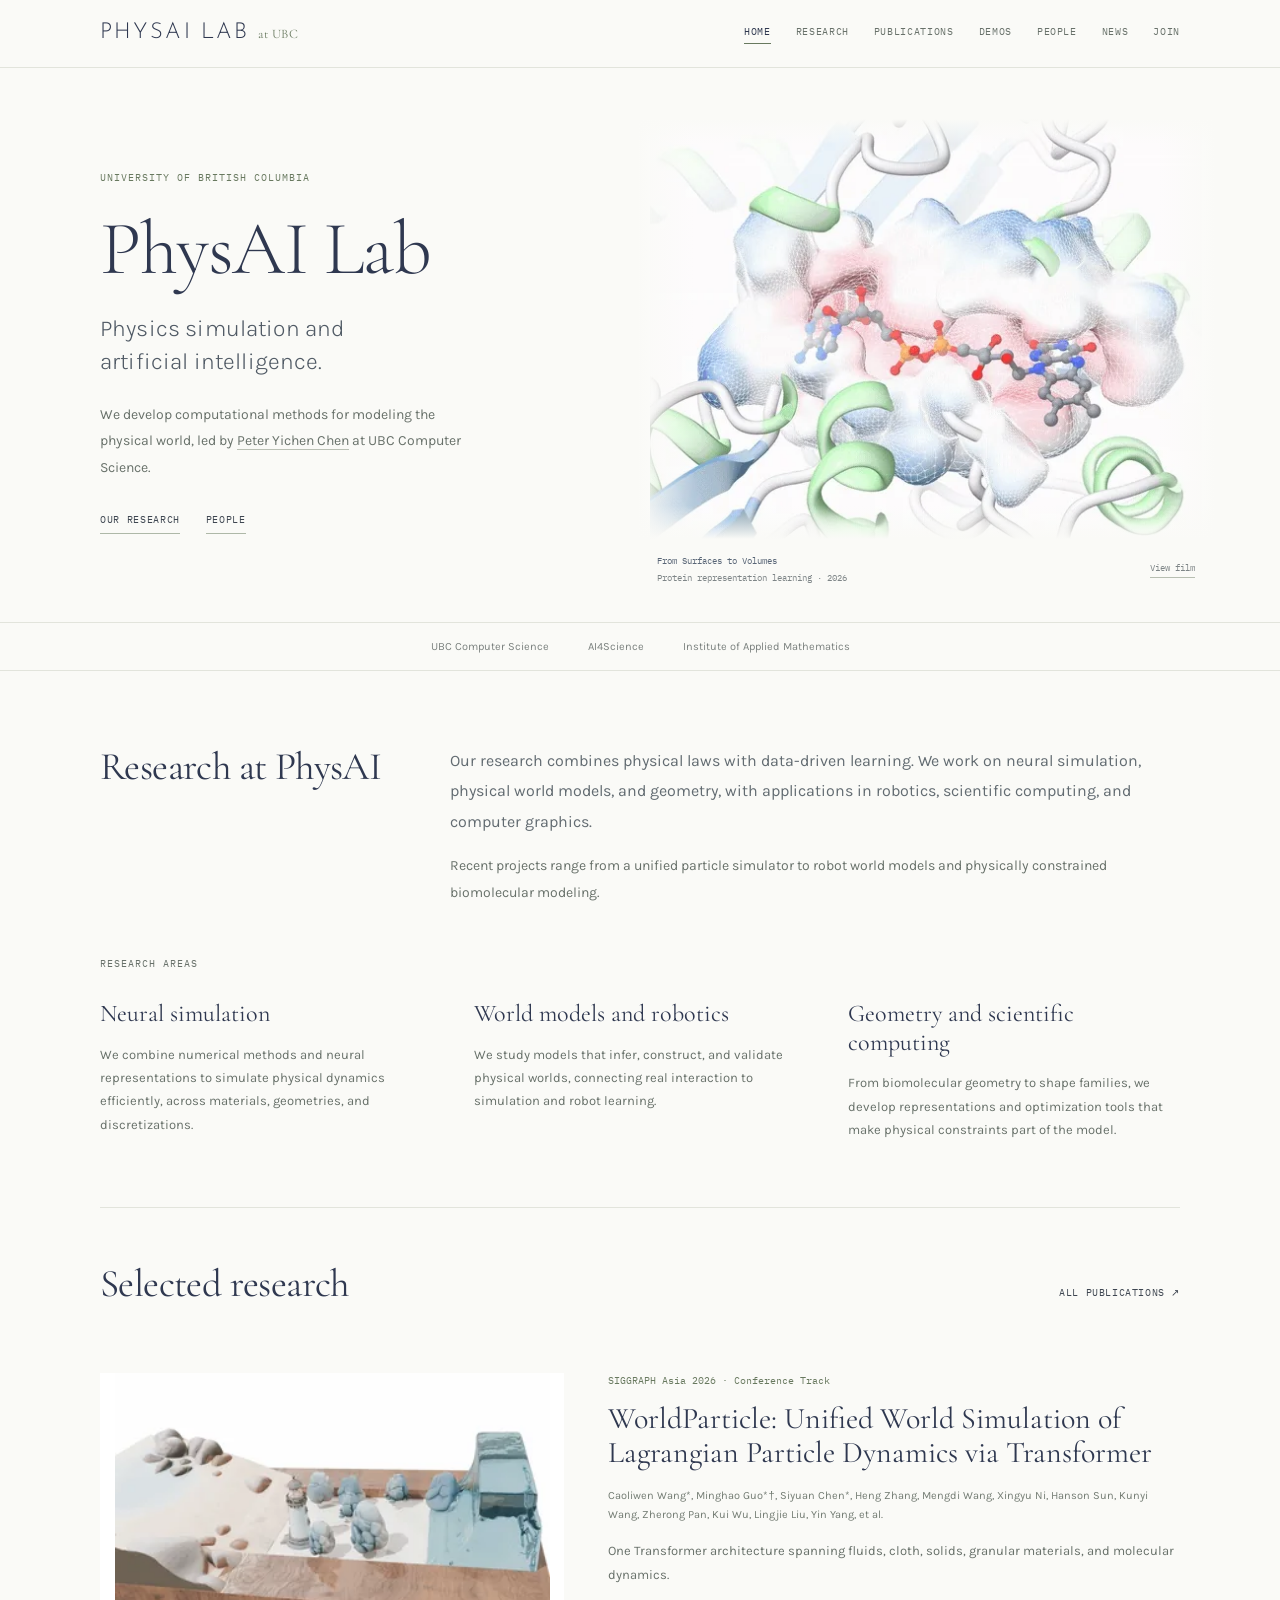
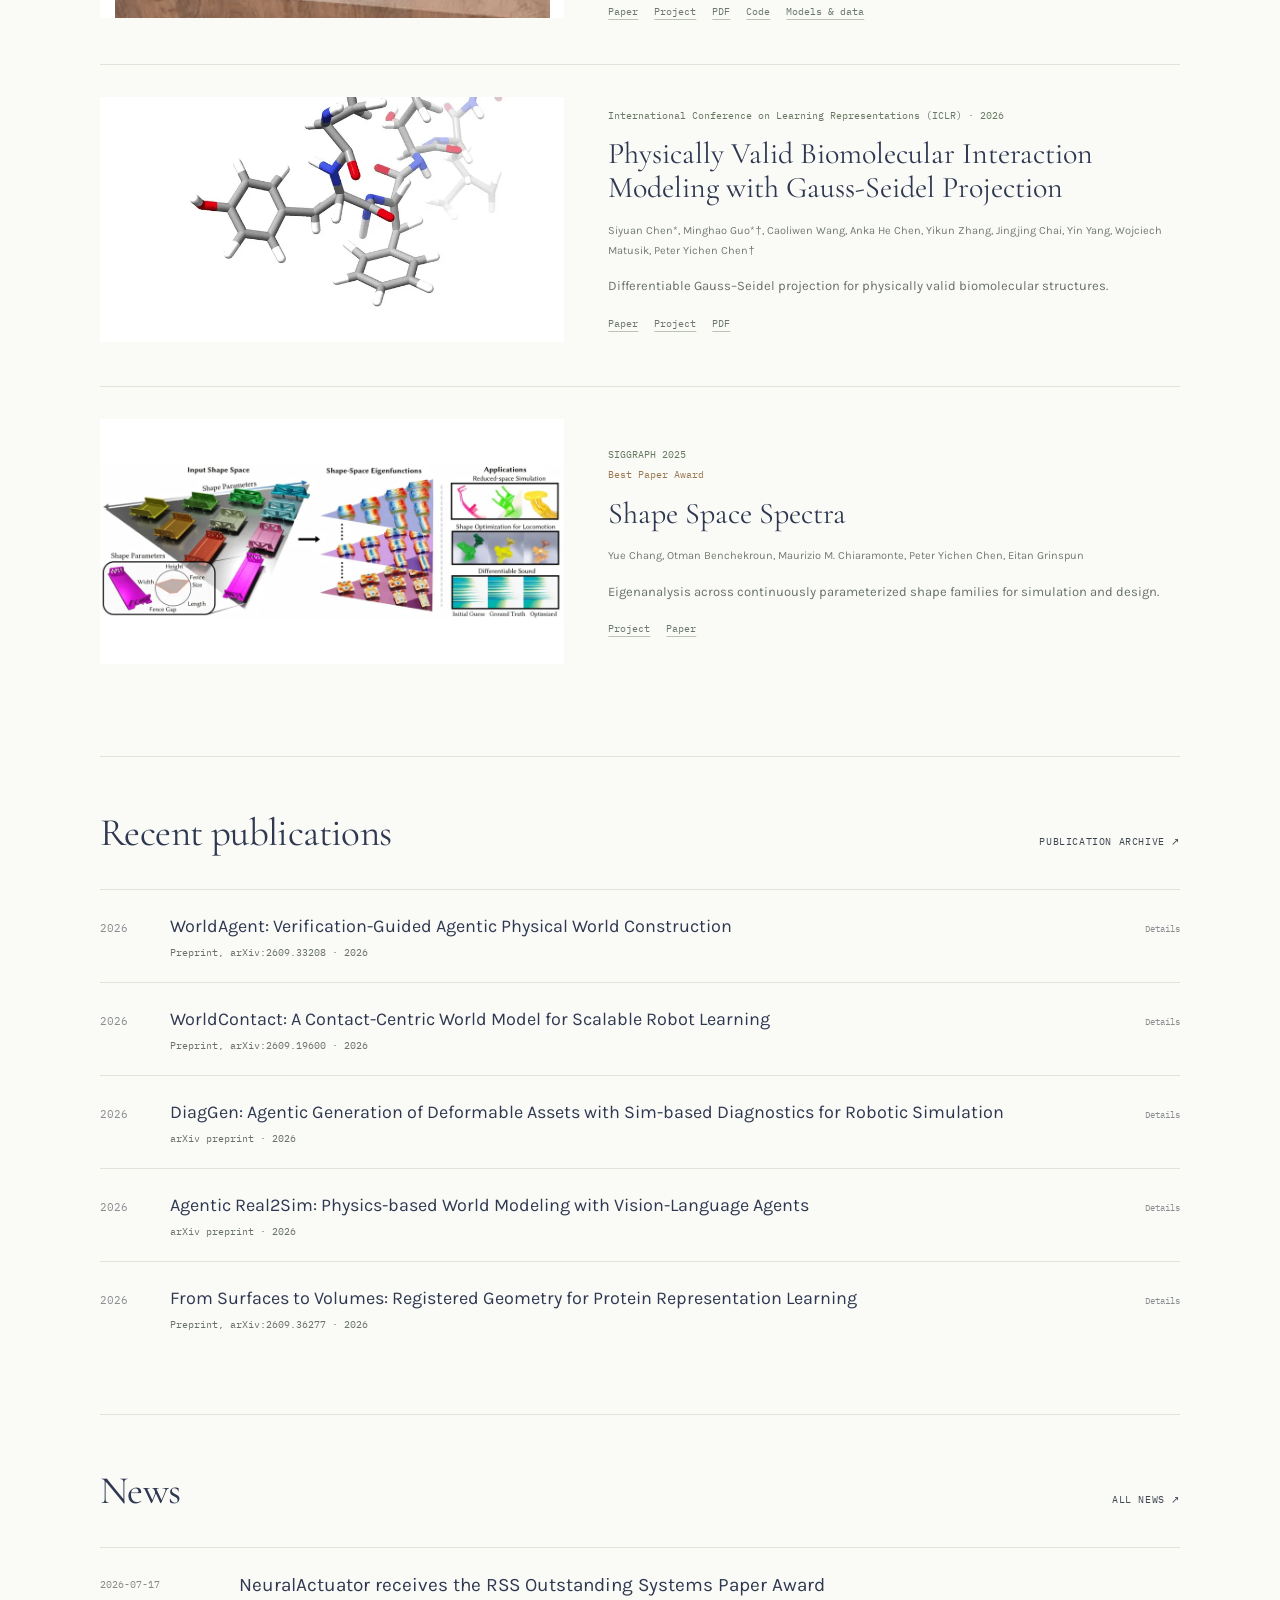
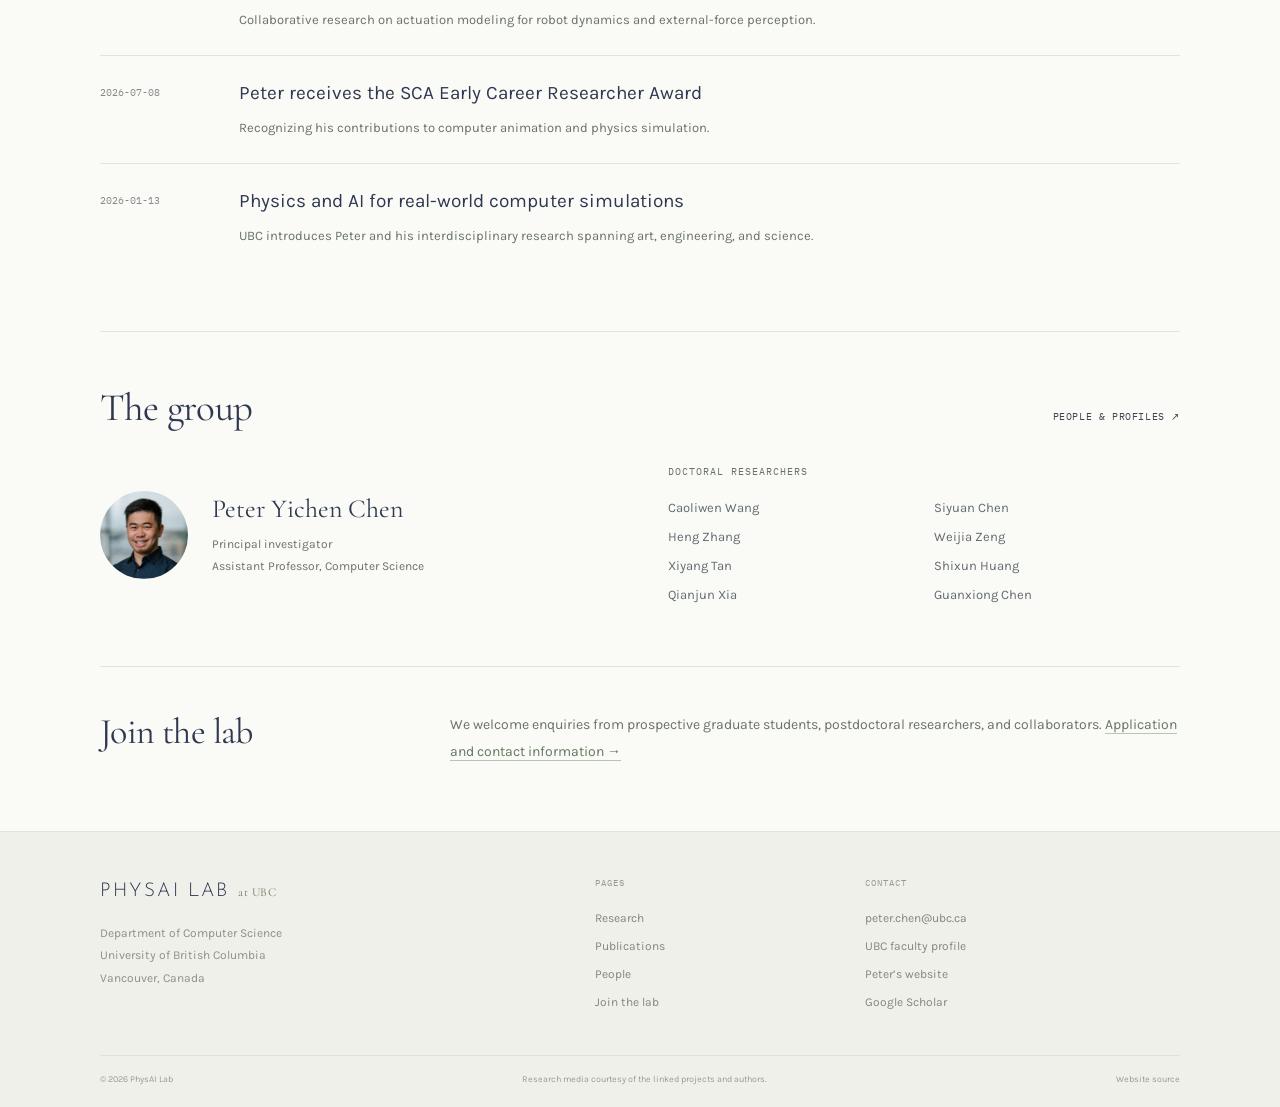
==== commit 380a0404: "Refine PhysAI into a restrained academic design following the Cong Lab reference" ====
--- a/index.html
+++ b/index.html
@@ -1,7 +1,9 @@
-<!doctype html><html lang="en"><head><meta charset="utf-8"><meta name="viewport" content="width=device-width,initial-scale=1"><title>Physics meets intelligence | PhysAI Lab · UBC</title><meta name="description" content="PhysAI Lab at UBC, led by Peter Yichen Chen. Explore research, papers, demos, and people at the intersection of physics and AI."><meta name="theme-color" content="#f8f9f6"><meta property="og:title" content="Physics meets intelligence | PhysAI Lab · UBC"><meta property="og:description" content="PhysAI Lab at UBC, led by Peter Yichen Chen. Explore research, papers, demos, and people at the intersection of physics and AI."><meta property="og:type" content="website"><link rel="icon" href="assets/favicon.svg" type="image/svg+xml"><link rel="stylesheet" href="assets/site.css"><script src="assets/site.js" defer></script></head><body><a class="skip" href="#main">Skip to content</a><header class="site-header"><div class="container header-inner"><a class="brand" href="index.html" aria-label="PhysAI Lab home">Phys<span>AI</span><i> / </i><small>UBC</small></a><button class="menu-toggle" aria-expanded="false" aria-controls="site-nav">Menu <span aria-hidden="true">＋</span></button><nav id="site-nav" aria-label="Main navigation"><a href="index.html" aria-current="page">Home</a><a href="research.html">Research</a><a href="publications.html">Publications</a><a href="demos.html">Demos</a><a href="people.html">People</a><a href="news.html">News</a><a href="join.html">Join</a></nav></div></header><main id="main"><div class="container hero"><div class="hero-copy"><p class="eyebrow">PhysAI Lab · University of British Columbia</p><h1>Physics meets<br><em>intelligence.</em></h1><p class="lede">Building simulators of the physical world.<br>For science, engineering, and physical AI.</p><p class="hero-about">We bring together machine learning, computer graphics, scientific computing, and robotics. Led by <a href="people.html#peter">Peter Yichen Chen</a> at UBC.</p><div class="hero-actions"><a class="button primary" href="research.html">Explore our research ↗</a><a class="text-link" href="join.html">Join the group ↗</a></div></div><div class="hero-research"><div class="hero-image"><img class="" src="assets/images/5f0e36b0c62ace92.webp" alt="WorldParticle: Unified World Simulation of Lagrangian Particle Dynamics via Transformer — research result" fetchpriority="high" decoding="async"><button class="hero-play" data-media="https://worldparticle.github.io/WorldParticle_Web/assets/videos/demo-web.mp4" data-kind="video" data-title="WorldParticle: Unified World Simulation of Lagrangian Particle Dynamics via Transformer" data-project="https://worldparticle.github.io/WorldParticle_Web/">▶ Watch the research</button></div><div class="hero-caption"><span><strong>WorldParticle</strong><br>Unified world simulation</span><span>SIGGRAPH Asia 2026<br><a href="demos.html">Explore demos ↗</a></span></div></div></div>
-<div class="container recognition"><p class="eyebrow">Selected recognition · Peter and collaborators</p><div class="award-grid"><a href="https://www.dgp.toronto.edu/projects/sss/" class="award"><span class="eyebrow">SIGGRAPH 2025</span><strong>Best Paper Award</strong><small>Shape Space Spectra ↗</small></a><a href="https://www.dgp.toronto.edu/projects/windlifter/" class="award"><span class="eyebrow">SIGGRAPH 2025</span><strong>Best Paper Honorable Mention</strong><small>Lifting the Winding Number ↗</small></a><a href="https://frank-zy-dou.github.io/projects/NeuralActuator/" class="award"><span class="eyebrow">RSS 2026</span><strong>Outstanding Systems Paper</strong><small>NeuralActuator ↗</small></a><a href="https://www.cs.ubc.ca/news/2026/07/dr-chen-ecr-sca" class="award"><span class="eyebrow">SCA 2026</span><strong>Early Career Researcher Award</strong><small>Peter Yichen Chen ↗</small></a></div></div>
-<section class="container section"><div class="section-head"><div><p class="eyebrow">01 / Research</p><h2>One physical world.<br>Many ways to understand it.</h2></div><p class="section-desc">Bridging physical laws and data-driven learning, from molecular structures to real-world robotic interaction.</p></div><a class="research-row" href="research.html#simulation"><span class="row-index">01</span><div><h3>Neural physics & simulation</h3><p>How can learned models retain the structure of physics?</p></div><span aria-hidden="true">↗</span></a><a class="research-row" href="research.html#world-models"><span class="row-index">02</span><div><h3>Physical world models & robotics</h3><p>How can AI turn observation into a simulatable world?</p></div><span aria-hidden="true">↗</span></a><a class="research-row" href="research.html#science"><span class="row-index">03</span><div><h3>Geometry, design & scientific discovery</h3><p>How can physical structure guide generation and design?</p></div><span aria-hidden="true">↗</span></a></section>
-<section class="section section-tint"><div class="container"><div class="section-head"><div><p class="eyebrow">02 / In focus</p><h2>Research, in motion.</h2></div><a href="demos.html" class="text-link">Explore all demos ↗</a></div><div class="project-grid"><article class="project-card"><div class="project-media"><img class="" src="assets/images/5f0e36b0c62ace92.webp" alt="WorldParticle: Unified World Simulation of Lagrangian Particle Dynamics via Transformer — research result" loading="lazy" decoding="async"><button class="play-icon" data-media="https://worldparticle.github.io/WorldParticle_Web/assets/videos/demo-web.mp4" data-kind="video" data-title="WorldParticle: Unified World Simulation of Lagrangian Particle Dynamics via Transformer" data-project="https://worldparticle.github.io/WorldParticle_Web/"><span aria-hidden="true">▶</span><span class="sr-only">Watch WorldParticle: Unified World Simulation of Lagrangian Particle Dynamics via Transformer</span></button></div><div class="project-meta">SIGGRAPH Asia 2026 · Conference Track</div><h3><a href="publications.html#worldparticle-unified-world-simulation-of-lagrangian-particle-dynamics-via-transformer">WorldParticle: Unified World Simulation of Lagrangian Particle Dynamics via Transformer</a></h3><p>One Transformer architecture spanning fluids, cloth, solids, granular materials, and molecular dynamics.</p><div class="resource-links"><a href="https://arxiv.org/abs/2605.15305">Paper ↗</a><a href="https://worldparticle.github.io/WorldParticle_Web/">Project ↗</a><a href="https://arxiv.org/pdf/2605.15305">PDF ↗</a><a href="https://github.com/WorldParticle/WorldParticle">Code ↗</a><a href="https://huggingface.co/datasets/wclw1021/WorldParticle">Models &amp; data ↗</a></div></article><article class="project-card"><div class="project-media"><img class="" src="assets/images/c00169b844d4f4c7.webp" alt="WorldAgent: Verification-Guided Agentic Physical World Construction — research result" loading="lazy" decoding="async"><button class="play-icon" data-media="https://wclw1021.github.io/WorldAgent_Web/assets/videos/autumn-valley.mp4" data-kind="video" data-title="WorldAgent: Verification-Guided Agentic Physical World Construction" data-project="https://wclw1021.github.io/WorldAgent_Web/"><span aria-hidden="true">▶</span><span class="sr-only">Watch WorldAgent: Verification-Guided Agentic Physical World Construction</span></button></div><div class="project-meta">Preprint, arXiv:2609.33208 · 2026</div><h3><a href="publications.html#worldagent-verification-guided-agentic-physical-world-construction">WorldAgent: Verification-Guided Agentic Physical World Construction</a></h3><p>A verification-guided agent that constructs and checks physically simulatable worlds.</p><div class="resource-links"><a href="https://arxiv.org/abs/2609.33208">Paper ↗</a><a href="https://wclw1021.github.io/WorldAgent_Web/">Project ↗</a><a href="https://arxiv.org/pdf/2609.33208">PDF ↗</a></div></article><article class="project-card"><div class="project-media"><img class="" src="assets/images/b2107e2da7c5a489.webp" alt="Physically Valid Biomolecular Interaction Modeling with Gauss-Seidel Projection — research result" loading="lazy" decoding="async"><button class="play-icon" data-media="https://chensiyuan030105.github.io/assets/studio/media/gauss-seidel.mp4" data-kind="video" data-title="Physically Valid Biomolecular Interaction Modeling with Gauss-Seidel Projection" data-project="https://chensiyuan030105.github.io/ProteinGS/"><span aria-hidden="true">▶</span><span class="sr-only">Watch Physically Valid Biomolecular Interaction Modeling with Gauss-Seidel Projection</span></button></div><div class="project-meta">International Conference on Learning Representations (ICLR) · 2026</div><h3><a href="publications.html#physically-valid-biomolecular-interaction-modeling-with-gauss-seidel-projection">Physically Valid Biomolecular Interaction Modeling with Gauss-Seidel Projection</a></h3><p>Differentiable Gauss–Seidel projection for physically valid biomolecular structures.</p><div class="resource-links"><a href="https://arxiv.org/abs/2510.08946">Paper ↗</a><a href="https://chensiyuan030105.github.io/ProteinGS/">Project ↗</a><a href="https://arxiv.org/pdf/2510.08946">PDF ↗</a></div></article><article class="project-card"><div class="project-media"><img class="" src="assets/images/0c437f56e13de6e5.webp" alt="NeuralActuator: Neural Actuation Modeling for Robot Dynamics and External Force Perception — research result" loading="lazy" decoding="async"><button class="play-icon" data-media="https://frank-zy-dou.github.io/projects/NeuralActuator/figures/fig_teaser_robot_control.webp" data-kind="image" data-title="NeuralActuator: Neural Actuation Modeling for Robot Dynamics and External Force Perception" data-project="https://frank-zy-dou.github.io/projects/NeuralActuator/"><span aria-hidden="true">▶</span><span class="sr-only">Watch NeuralActuator: Neural Actuation Modeling for Robot Dynamics and External Force Perception</span></button></div><div class="project-meta">Robotics: Science and Systems (RSS) 2026</div><h3><a href="publications.html#neuralactuator-neural-actuation-modeling-for-robot-dynamics-and-external-force-perception">NeuralActuator: Neural Actuation Modeling for Robot Dynamics and External Force Perception</a></h3><p>Learned actuator dynamics for robot simulation and sensorless force perception.</p><div class="resource-links"><a href="https://frank-zy-dou.github.io/projects/NeuralActuator/">Project ↗</a><a href="https://arxiv.org/abs/2607.11734">Paper ↗</a><a href="https://github.com/Frank-ZY-Dou/Dynamics-Modeling/tree/main/NeuralActuator">Code ↗</a></div></article><article class="project-card"><div class="project-media"><img class="" src="assets/images/9f387b856bcab166.webp" alt="Shape Space Spectra — research result" loading="lazy" decoding="async"><button class="play-icon" data-media="https://www.dgp.toronto.edu/projects/sss/assets/Video.mp4" data-kind="video" data-title="Shape Space Spectra" data-project="https://www.dgp.toronto.edu/projects/sss/"><span aria-hidden="true">▶</span><span class="sr-only">Watch Shape Space Spectra</span></button></div><div class="project-meta">SIGGRAPH 2025</div><h3><a href="publications.html#shape-space-spectra">Shape Space Spectra</a></h3><p>Eigenanalysis across continuously parameterized shape families for simulation and design.</p><div class="resource-links"><a href="https://www.dgp.toronto.edu/projects/sss/">Project ↗</a><a href="https://www.dgp.toronto.edu/projects/sss/assets/sss.pdf">Paper ↗</a></div></article><article class="project-card"><div class="project-media"><img class="" src="assets/images/f37b646c24b71647.webp" alt="DiagGen: Agentic Generation of Deformable Assets with Sim-based Diagnostics for Robotic Simulation — research result" loading="lazy" decoding="async"><button class="play-icon" data-media="https://diaggen.github.io/static/videos/overview.mp4" data-kind="video" data-title="DiagGen: Agentic Generation of Deformable Assets with Sim-based Diagnostics for Robotic Simulation" data-project="https://diaggen.github.io/"><span aria-hidden="true">▶</span><span class="sr-only">Watch DiagGen: Agentic Generation of Deformable Assets with Sim-based Diagnostics for Robotic Simulation</span></button></div><div class="project-meta">arXiv preprint · 2026</div><h3><a href="publications.html#diaggen-agentic-generation-of-deformable-assets-with-sim-based-diagnostics-for-robotic-simulation">DiagGen: Agentic Generation of Deformable Assets with Sim-based Diagnostics for Robotic Simulation</a></h3><p>Agentic deformable-asset generation with simulation-based diagnostics and repair.</p><div class="resource-links"><a href="https://diaggen.github.io/static/DiagGen_pub-release_26-09-19-14-27.pdf">PDF ↗</a><a href="https://arxiv.org/abs/2609.23103">Paper ↗</a><a href="https://github.com/diaggen/diaggen">Code ↗</a><a href="https://www.youtube.com/watch?v=_sARsG-4vyM">Video ↗</a><a href="https://diaggen.github.io/">Project ↗</a></div></article></div></div></section>
-<section class="container section"><div class="section-head"><div><p class="eyebrow">03 / People</p><h2>The minds behind the models.</h2></div><a href="people.html" class="text-link">Meet the team ↗</a></div><div class="people-summary"><img src="assets/images/bc958f516a07ae09.webp" alt="Peter Yichen Chen" loading="lazy"><div><p class="eyebrow">Principal investigator</p><h3><a href="people.html#peter">Peter Yichen Chen ↗</a></h3><p>Assistant Professor, UBC Computer Science</p><p>Previously MIT CSAIL · PhD, Columbia University</p></div></div><div class="name-strip"><a href="https://wclw1021.github.io/">Caoliwen Wang ↗</a><a href="https://chensiyuan030105.github.io/">Siyuan Chen ↗</a><a href="https://peterchencyc.com/joining">Heng Zhang ↗</a><a href="https://www.cs.ubc.ca/~kmyi/team/">Weijia Zeng ↗</a><a href="https://supertan0204.github.io/">Xiyang Tan ↗</a><a href="https://alessange.github.io/">Shixun Huang ↗</a><a href="https://qianjun-xia.github.io/">Qianjun Xia ↗</a><a href="https://www.cs.ubc.ca/~gxchen/">Guanxiong Chen ↗</a></div></section>
-<section class="container section"><div class="section-head"><div><p class="eyebrow">04 / News</p><h2>From the lab.</h2></div><a href="news.html" class="text-link">All updates ↗</a></div><article class="news-row"><time datetime="2026-09">2026-09</time><div><span class="eyebrow">New work</span><h3><a href="publications.html?year=2026">World models, from particles to physical worlds ↗</a></h3><p>Explore WorldParticle, WorldAgent, WorldContact, DiagGen, and Agentic Real2Sim. The publications page distinguishes accepted work from preprints.</p></div></article><article class="news-row"><time datetime="2026-07-17">2026-07-17</time><div><span class="eyebrow">Award</span><h3><a href="https://cdfg.mit.edu/news/#neuralactuator-wins-outstanding-systems-paper-in-memory-of-seth">NeuralActuator receives the RSS Outstanding Systems Paper Award ↗</a></h3><p>Collaborative research on actuation modeling for robot dynamics and external-force perception.</p></div></article><article class="news-row"><time datetime="2026-07-08">2026-07-08</time><div><span class="eyebrow">Recognition</span><h3><a href="https://www.cs.ubc.ca/news/2026/07/dr-chen-ecr-sca">Peter receives the SCA Early Career Researcher Award ↗</a></h3><p>Recognizing his contributions to computer animation and physics simulation.</p></div></article></section>
-<section class="join-banner"><div class="container"><div><p class="eyebrow">Research with us</p><h2>Help shape the future<br>of physical AI.</h2></div><div><p>We welcome researchers who think across disciplines. Explore graduate opportunities, postdoctoral research, and collaboration.</p><a class="button light" href="join.html">Join PhysAI ↗</a></div></div></section></main><footer class="site-footer"><div class="container footer-grid"><div><a class="brand" href="index.html">Phys<span>AI</span><i> / </i><small>UBC</small></a><p>Physics, learning, and the world in between.</p><p>Department of Computer Science<br>University of British Columbia<br>Vancouver, Canada</p></div><div><h2>Explore</h2><a href="index.html" aria-current="page">Home</a><a href="research.html">Research</a><a href="publications.html">Publications</a><a href="demos.html">Demos</a><a href="people.html">People</a><a href="news.html">News</a><a href="join.html">Join</a></div><div><h2>Connect</h2><a href="mailto:peter.chen@ubc.ca">peter.chen@ubc.ca ↗</a><a href="https://www.cs.ubc.ca/people/peter-yichen-chen">UBC faculty profile ↗</a><a href="https://peterchencyc.com/">Peter's website ↗</a><a href="https://scholar.google.com/citations?user=9TX3RmEAAAAJ">Google Scholar ↗</a></div></div><div class="container footer-bottom"><span>© 2026 PhysAI Lab</span><span>Research images and videos credited to their linked projects and authors.</span><a href="https://github.com/chensiyuan030105/physai-demo">Website source ↗</a></div></footer><dialog id="media-dialog" aria-labelledby="media-title"><div class="dialog-head"><p id="media-title"></p><button id="close-dialog" aria-label="Close preview">Close ×</button></div><div id="media-content"></div><div class="dialog-bottom"><span>Research demo · media from the project authors</span><a id="media-project">Open source project ↗</a></div></dialog></body></html>+<!doctype html><html lang="en"><head><meta charset="utf-8"><meta name="viewport" content="width=device-width,initial-scale=1"><title>Home | PhysAI Lab · UBC</title><meta name="description" content="PhysAI Lab at the University of British Columbia, led by Peter Yichen Chen. Research in physics simulation, machine learning, graphics, and robotics."><meta name="theme-color" content="#fafaf7"><meta property="og:title" content="Home | PhysAI Lab · UBC"><meta property="og:description" content="PhysAI Lab at the University of British Columbia, led by Peter Yichen Chen. Research in physics simulation, machine learning, graphics, and robotics."><meta property="og:type" content="website"><link rel="icon" href="assets/favicon.svg" type="image/svg+xml"><link rel="stylesheet" href="assets/fonts.css?v=editorial-2"><link rel="stylesheet" href="assets/site.css?v=editorial-2"><script src="assets/site.js?v=editorial-2" defer></script></head><body data-page="index"><a class="skip" href="#main">Skip to content</a><header class="site-header"><div class="container header-inner"><a class="brand" href="index.html" aria-label="PhysAI Lab home"><span class="brand-name">PhysAI Lab</span><span class="brand-at">at UBC</span></a><button class="menu-toggle" aria-expanded="false" aria-controls="site-nav">Menu <span aria-hidden="true">＋</span></button><nav id="site-nav" aria-label="Main navigation"><a href="index.html" aria-current="page">Home</a><a href="research.html">Research</a><a href="publications.html">Publications</a><a href="demos.html">Demos</a><a href="people.html">People</a><a href="news.html">News</a><a href="join.html">Join</a></nav></div></header><main id="main"><section class="lab-hero"><div class="container lab-hero-inner"><div class="lab-introduction"><p class="eyebrow">University of British Columbia</p><h1>PhysAI Lab</h1><p class="lab-subtitle">Physics simulation and<br>artificial intelligence.</p><p class="lab-description">We develop computational methods for modeling the physical world, led by <a href="people.html#peter">Peter Yichen Chen</a> at UBC Computer Science.</p><div class="lab-links"><a href="research.html">Our research</a><a href="people.html">People</a></div></div><figure class="lab-figure"><div class="lab-figure-image"><img class="" src="assets/images/6da7194c4b2f9b25.webp" alt="From Surfaces to Volumes: Registered Geometry for Protein Representation Learning — research result" fetchpriority="high" decoding="async"></div><figcaption><a href="publications.html#from-surfaces-to-volumes-registered-geometry-for-protein-representation-learning">From Surfaces to Volumes</a><span>Protein representation learning · 2026</span><button class="figure-film" data-media="https://chensiyuan030105.github.io/assets/studio/media/surfaces-to-volumes.mp4" data-kind="video" data-title="From Surfaces to Volumes: Registered Geometry for Protein Representation Learning" data-project="https://arxiv.org/abs/2609.36277">View film</button></figcaption></figure></div></section>
+<div class="affiliation-line"><div class="container"><span>UBC Computer Science</span><a href="https://caida.ubc.ca/aim-si">AI4Science</a><a href="https://www.iam.ubc.ca/">Institute of Applied Mathematics</a></div></div>
+<section class="container introduction-section"><h2>Research at PhysAI</h2><div><p>Our research combines physical laws with data-driven learning. We work on neural simulation, physical world models, and geometry, with applications in robotics, scientific computing, and computer graphics.</p><p>Recent projects range from a unified particle simulator to robot world models and physically constrained biomolecular modeling.</p></div></section>
+<section class="container research-briefs"><p class="eyebrow">Research areas</p><div class="research-columns"><article><h3><a href="research.html#simulation">Neural simulation</a></h3><p>We combine numerical methods and neural representations to simulate physical dynamics efficiently, across materials, geometries, and discretizations.</p></article><article><h3><a href="research.html#world-models">World models and robotics</a></h3><p>We study models that infer, construct, and validate physical worlds, connecting real interaction to simulation and robot learning.</p></article><article><h3><a href="research.html#science">Geometry and scientific computing</a></h3><p>From biomolecular geometry to shape families, we develop representations and optimization tools that make physical constraints part of the model.</p></article></div></section>
+<section class="container section selected-section"><div class="section-head"><div><p class="eyebrow">Selected research</p><h2>Selected research</h2></div><a href="publications.html" class="text-link">All publications ↗</a></div><article class="selected-project"><div class="selected-visual"><img class="" src="assets/images/5f0e36b0c62ace92.webp" alt="WorldParticle: Unified World Simulation of Lagrangian Particle Dynamics via Transformer — research result" loading="lazy" decoding="async"><button class="view-research" data-media="https://worldparticle.github.io/WorldParticle_Web/assets/videos/demo-web.mp4" data-kind="video" data-title="WorldParticle: Unified World Simulation of Lagrangian Particle Dynamics via Transformer" data-project="https://worldparticle.github.io/WorldParticle_Web/">View research film</button></div><div class="selected-text"><p class="project-meta">SIGGRAPH Asia 2026 · Conference Track </p><h3><a href="publications.html#worldparticle-unified-world-simulation-of-lagrangian-particle-dynamics-via-transformer">WorldParticle: Unified World Simulation of Lagrangian Particle Dynamics via Transformer</a></h3><p class="authors">Caoliwen Wang*, Minghao Guo*†, Siyuan Chen*, Heng Zhang, Mengdi Wang, Xingyu Ni, Hanson Sun, Kunyi Wang, Zherong Pan, Kui Wu, Lingjie Liu, Yin Yang, et al.</p><p>One Transformer architecture spanning fluids, cloth, solids, granular materials, and molecular dynamics.</p><div class="resource-links"><a href="https://arxiv.org/abs/2605.15305">Paper</a><a href="https://worldparticle.github.io/WorldParticle_Web/">Project</a><a href="https://arxiv.org/pdf/2605.15305">PDF</a><a href="https://github.com/WorldParticle/WorldParticle">Code</a><a href="https://huggingface.co/datasets/wclw1021/WorldParticle">Models &amp; data</a></div></div></article><article class="selected-project"><div class="selected-visual"><img class="" src="assets/images/b2107e2da7c5a489.webp" alt="Physically Valid Biomolecular Interaction Modeling with Gauss-Seidel Projection — research result" loading="lazy" decoding="async"><button class="view-research" data-media="https://chensiyuan030105.github.io/assets/studio/media/gauss-seidel.mp4" data-kind="video" data-title="Physically Valid Biomolecular Interaction Modeling with Gauss-Seidel Projection" data-project="https://chensiyuan030105.github.io/ProteinGS/">View research film</button></div><div class="selected-text"><p class="project-meta">International Conference on Learning Representations (ICLR) · 2026 </p><h3><a href="publications.html#physically-valid-biomolecular-interaction-modeling-with-gauss-seidel-projection">Physically Valid Biomolecular Interaction Modeling with Gauss-Seidel Projection</a></h3><p class="authors">Siyuan Chen*, Minghao Guo*†, Caoliwen Wang, Anka He Chen, Yikun Zhang, Jingjing Chai, Yin Yang, Wojciech Matusik, Peter Yichen Chen†</p><p>Differentiable Gauss–Seidel projection for physically valid biomolecular structures.</p><div class="resource-links"><a href="https://arxiv.org/abs/2510.08946">Paper</a><a href="https://chensiyuan030105.github.io/ProteinGS/">Project</a><a href="https://arxiv.org/pdf/2510.08946">PDF</a></div></div></article><article class="selected-project"><div class="selected-visual"><img class="" src="assets/images/9f387b856bcab166.webp" alt="Shape Space Spectra — research result" loading="lazy" decoding="async"><button class="view-research" data-media="https://www.dgp.toronto.edu/projects/sss/assets/Video.mp4" data-kind="video" data-title="Shape Space Spectra" data-project="https://www.dgp.toronto.edu/projects/sss/">View research film</button></div><div class="selected-text"><p class="project-meta">SIGGRAPH 2025 <span class="inline-award">Best Paper Award</span></p><h3><a href="publications.html#shape-space-spectra">Shape Space Spectra</a></h3><p class="authors">Yue Chang, Otman Benchekroun, Maurizio M. Chiaramonte, Peter Yichen Chen, Eitan Grinspun</p><p>Eigenanalysis across continuously parameterized shape families for simulation and design.</p><div class="resource-links"><a href="https://www.dgp.toronto.edu/projects/sss/">Project</a><a href="https://www.dgp.toronto.edu/projects/sss/assets/sss.pdf">Paper</a></div></div></article></section>
+<section class="container section recent-section"><div class="section-head"><div><p class="eyebrow">Recent work</p><h2>Recent publications</h2></div><a href="publications.html" class="text-link">Publication archive ↗</a></div><article class="recent-paper"><span>2026</span><div><h3><a href="https://wclw1021.github.io/WorldAgent_Web/">WorldAgent: Verification-Guided Agentic Physical World Construction</a></h3><p>Preprint, arXiv:2609.33208 · 2026</p></div><a href="publications.html#worldagent-verification-guided-agentic-physical-world-construction" aria-label="Details for WorldAgent: Verification-Guided Agentic Physical World Construction">Details</a></article><article class="recent-paper"><span>2026</span><div><h3><a href="https://arxiv.org/abs/2609.19600">WorldContact: A Contact-Centric World Model for Scalable Robot Learning</a></h3><p>Preprint, arXiv:2609.19600 · 2026</p></div><a href="publications.html#worldcontact-a-contact-centric-world-model-for-scalable-robot-learning" aria-label="Details for WorldContact: A Contact-Centric World Model for Scalable Robot Learning">Details</a></article><article class="recent-paper"><span>2026</span><div><h3><a href="https://diaggen.github.io/">DiagGen: Agentic Generation of Deformable Assets with Sim-based Diagnostics for Robotic Simulation</a></h3><p>arXiv preprint · 2026</p></div><a href="publications.html#diaggen-agentic-generation-of-deformable-assets-with-sim-based-diagnostics-for-robotic-simulation" aria-label="Details for DiagGen: Agentic Generation of Deformable Assets with Sim-based Diagnostics for Robotic Simulation">Details</a></article><article class="recent-paper"><span>2026</span><div><h3><a href="https://agentic-real2sim.github.io/">Agentic Real2Sim: Physics-based World Modeling with Vision-Language Agents</a></h3><p>arXiv preprint · 2026</p></div><a href="publications.html#agentic-real2sim-physics-based-world-modeling-with-vision-language-agents" aria-label="Details for Agentic Real2Sim: Physics-based World Modeling with Vision-Language Agents">Details</a></article><article class="recent-paper"><span>2026</span><div><h3><a href="https://arxiv.org/abs/2609.36277">From Surfaces to Volumes: Registered Geometry for Protein Representation Learning</a></h3><p>Preprint, arXiv:2609.36277 · 2026</p></div><a href="publications.html#from-surfaces-to-volumes-registered-geometry-for-protein-representation-learning" aria-label="Details for From Surfaces to Volumes: Registered Geometry for Protein Representation Learning">Details</a></article></section>
+<section class="container section home-news"><div class="section-head"><div><p class="eyebrow">News</p><h2>News</h2></div><a href="news.html" class="text-link">All news ↗</a></div><article class="news-row"><time datetime="2026-07-17">2026-07-17</time><div><span class="eyebrow">Award</span><h3><a href="https://cdfg.mit.edu/news/#neuralactuator-wins-outstanding-systems-paper-in-memory-of-seth">NeuralActuator receives the RSS Outstanding Systems Paper Award</a></h3><p>Collaborative research on actuation modeling for robot dynamics and external-force perception.</p></div></article><article class="news-row"><time datetime="2026-07-08">2026-07-08</time><div><span class="eyebrow">Recognition</span><h3><a href="https://www.cs.ubc.ca/news/2026/07/dr-chen-ecr-sca">Peter receives the SCA Early Career Researcher Award</a></h3><p>Recognizing his contributions to computer animation and physics simulation.</p></div></article><article class="news-row"><time datetime="2026-01-13">2026-01-13</time><div><span class="eyebrow">UBC profile</span><h3><a href="https://www.cs.ubc.ca/news/2026/01/new-faculty-dr-peter-yichen-chen">Physics and AI for real-world computer simulations</a></h3><p>UBC introduces Peter and his interdisciplinary research spanning art, engineering, and science.</p></div></article></section>
+<section class="container section home-people"><div class="section-head"><div><p class="eyebrow">People</p><h2>The group</h2></div><a href="people.html" class="text-link">People & profiles ↗</a></div><div class="home-group"><div class="home-pi"><img src="assets/images/bc958f516a07ae09.webp" alt="Peter Yichen Chen" loading="lazy"><div><a href="people.html#peter">Peter Yichen Chen</a><p>Principal investigator<br>Assistant Professor, Computer Science</p></div></div><div class="home-members"><p class="eyebrow">Doctoral researchers</p><div><a href="https://wclw1021.github.io/">Caoliwen Wang</a><a href="https://chensiyuan030105.github.io/">Siyuan Chen</a><a href="https://peterchencyc.com/joining">Heng Zhang</a><a href="https://www.cs.ubc.ca/~kmyi/team/">Weijia Zeng</a><a href="https://supertan0204.github.io/">Xiyang Tan</a><a href="https://alessange.github.io/">Shixun Huang</a><a href="https://qianjun-xia.github.io/">Qianjun Xia</a><a href="https://www.cs.ubc.ca/~gxchen/">Guanxiong Chen</a></div></div></div></section>
+<section class="container home-joining"><h2>Join the lab</h2><p>We welcome enquiries from prospective graduate students, postdoctoral researchers, and collaborators. <a href="join.html">Application and contact information →</a></p></section></main><footer class="site-footer"><div class="container footer-grid"><div><a class="brand" href="index.html"><span class="brand-name">PhysAI Lab</span><span class="brand-at">at UBC</span></a><p>Department of Computer Science<br>University of British Columbia<br>Vancouver, Canada</p></div><div><h2>Pages</h2><a href="research.html">Research</a><a href="publications.html">Publications</a><a href="people.html">People</a><a href="join.html">Join the lab</a></div><div><h2>Contact</h2><a href="mailto:peter.chen@ubc.ca">peter.chen@ubc.ca</a><a href="https://www.cs.ubc.ca/people/peter-yichen-chen">UBC faculty profile</a><a href="https://peterchencyc.com/">Peter’s website</a><a href="https://scholar.google.com/citations?user=9TX3RmEAAAAJ">Google Scholar</a></div></div><div class="container footer-bottom"><span>© 2026 PhysAI Lab</span><span>Research media courtesy of the linked projects and authors.</span><a href="https://github.com/chensiyuan030105/physai-demo">Website source</a></div></footer><dialog id="media-dialog" aria-labelledby="media-title"><div class="dialog-head"><p id="media-title"></p><button id="close-dialog" aria-label="Close preview">Close ×</button></div><div id="media-content"></div><div class="dialog-bottom"><span>Research demo · media from the project authors</span><a id="media-project">Open source project ↗</a></div></dialog></body></html>
--- a/assets/fonts.css
+++ b/assets/fonts.css
@@ -0,0 +1,40 @@
+@font-face {
+  font-family: 'Cormorant Garamond';
+  font-style: italic;
+  font-weight: 300 600;
+  font-display: swap;
+  src: url(fonts/cormorant-garamond-291655ad.woff2) format('woff2');
+  unicode-range: U+0000-00FF, U+0131, U+0152-0153, U+02BB-02BC, U+02C6, U+02DA, U+02DC, U+0304, U+0308, U+0329, U+2000-206F, U+20AC, U+2122, U+2191, U+2193, U+2212, U+2215, U+FEFF, U+FFFD;
+}
+@font-face {
+  font-family: 'Cormorant Garamond';
+  font-style: normal;
+  font-weight: 300 600;
+  font-display: swap;
+  src: url(fonts/cormorant-garamond-d9ec8210.woff2) format('woff2');
+  unicode-range: U+0000-00FF, U+0131, U+0152-0153, U+02BB-02BC, U+02C6, U+02DA, U+02DC, U+0304, U+0308, U+0329, U+2000-206F, U+20AC, U+2122, U+2191, U+2193, U+2212, U+2215, U+FEFF, U+FFFD;
+}
+@font-face {
+  font-family: 'IBM Plex Mono';
+  font-style: normal;
+  font-weight: 400;
+  font-display: swap;
+  src: url(fonts/ibm-plex-mono-7e3d7e3c.woff2) format('woff2');
+  unicode-range: U+0000-00FF, U+0131, U+0152-0153, U+02BB-02BC, U+02C6, U+02DA, U+02DC, U+0304, U+0308, U+0329, U+2000-206F, U+20AC, U+2122, U+2191, U+2193, U+2212, U+2215, U+FEFF, U+FFFD;
+}
+@font-face {
+  font-family: 'Josefin Sans';
+  font-style: normal;
+  font-weight: 300 400;
+  font-display: swap;
+  src: url(fonts/josefin-sans-fc3e2c31.woff2) format('woff2');
+  unicode-range: U+0000-00FF, U+0131, U+0152-0153, U+02BB-02BC, U+02C6, U+02DA, U+02DC, U+0304, U+0308, U+0329, U+2000-206F, U+20AC, U+2122, U+2191, U+2193, U+2212, U+2215, U+FEFF, U+FFFD;
+}
+@font-face {
+  font-family: 'Karla';
+  font-style: normal;
+  font-weight: 300 600;
+  font-display: swap;
+  src: url(fonts/karla-23b45baa.woff2) format('woff2');
+  unicode-range: U+0000-00FF, U+0131, U+0152-0153, U+02BB-02BC, U+02C6, U+02DA, U+02DC, U+0304, U+0308, U+0329, U+2000-206F, U+20AC, U+2122, U+2191, U+2193, U+2212, U+2215, U+FEFF, U+FFFD;
+}
--- a/assets/site.css
+++ b/assets/site.css
@@ -1,19 +1,17 @@
-@charset "UTF-8";
-:root{--paper:#fafbf8;--ink:#172628;--muted:#62716f;--accent:#315f65;--line:#dce2dc;--wash:#eff3ee;--gold:#80643b;--sans:Arial,Helvetica,sans-serif;--serif:Georgia,'Times New Roman',serif;--mono:'Courier New',monospace}
-*{box-sizing:border-box}html{scroll-behavior:smooth;scroll-padding-top:105px}body{margin:0;background:var(--paper);color:var(--ink);font:16px/1.65 var(--sans);-webkit-font-smoothing:antialiased}a{color:inherit;text-underline-offset:5px;text-decoration-thickness:1px}a:hover{color:var(--accent)}button,input,select{font:inherit}button,a,input,select{touch-action:manipulation}button{cursor:pointer;color:inherit}button:disabled{cursor:default}a:focus-visible,button:focus-visible,input:focus-visible,select:focus-visible{outline:3px solid #a47a3c;outline-offset:5px}img,video{display:block;max-width:100%}button{border-radius:0}h1,h2,h3,p{margin-top:0}h1,h2,h3{line-height:1.15}h1{font-size:clamp(48px,5.9vw,84px);font-weight:500;letter-spacing:-4px;margin-bottom:26px}h1 em,h2 em{font-family:var(--serif);font-weight:400;color:var(--accent)}h2{font-size:clamp(30px,3.1vw,43px);font-weight:400;letter-spacing:-1.6px}h3{font-size:24px;letter-spacing:-.55px;font-weight:500}p{margin-bottom:20px}p:last-child{margin-bottom:0}button{background:transparent;border:1px solid var(--line)}[hidden]{display:none!important}.container{width:min(1224px,calc(100% - 104px));margin-inline:auto}.eyebrow{font:11px/1.5 var(--mono);text-transform:uppercase;letter-spacing:1.3px;color:var(--accent);margin-bottom:18px}.lede{font-size:20px;line-height:1.6;color:#435451;max-width:760px}.text-link{font-size:13px;text-decoration:none;border-bottom:1px solid currentColor;padding-bottom:3px}.button{display:inline-flex;align-items:center;justify-content:center;padding:13px 22px;font-size:13px;text-decoration:none;border:1px solid var(--line);line-height:1.4}.button.primary{background:var(--ink);color:white;border-color:var(--ink)}.button.primary:hover{background:var(--accent);border-color:var(--accent)}.button.light{background:var(--paper);color:var(--ink)}.skip{position:fixed;top:-100px;left:20px;z-index:20;background:var(--ink);color:#fff;padding:10px 20px}.skip:focus{top:10px}.sr-only{position:absolute;width:1px;height:1px;padding:0;margin:-1px;overflow:hidden;clip:rect(0,0,0,0);white-space:nowrap;border:0}
-.site-header{position:sticky;top:0;z-index:10;background:#fafbf8f5;backdrop-filter:blur(12px);border-bottom:1px solid var(--line)}.header-inner{height:84px;display:flex;align-items:center;justify-content:space-between;gap:32px}.brand{font-size:26px;font-weight:700;letter-spacing:-1.5px;text-decoration:none;white-space:nowrap}.brand span{color:var(--accent)}.brand i{font-size:24px;font-weight:300;font-style:normal;color:#a6b4ad;margin:0 8px}.brand small{font:12px var(--mono);letter-spacing:1px}#site-nav{display:flex;gap:27px;align-items:center}#site-nav a{font:11px var(--mono);text-transform:uppercase;letter-spacing:.5px;text-decoration:none;padding:6px 0;border-bottom:1px solid transparent}#site-nav a[aria-current]{border-color:var(--accent);color:var(--accent)}#site-nav a:last-child{margin-left:6px}.menu-toggle{display:none}
-.hero{display:grid;grid-template-columns:1fr 1.02fr;gap:56px;padding-block:74px 60px;align-items:center}.hero h1{margin:20px 0 27px}.hero .lede{font-size:22px;line-height:1.45;margin-bottom:20px}.hero-about{font-size:14px;max-width:465px;color:var(--muted)}.hero-actions{display:flex;align-items:center;gap:28px;margin-top:30px}.hero-research{align-self:stretch;display:flex;flex-direction:column;justify-content:center;min-width:0}.hero-image{position:relative;overflow:hidden;background:#eef1ed;border:1px solid var(--line);aspect-ratio:1.13}.hero-image img{width:100%;height:100%;object-fit:cover}.hero-play{position:absolute;bottom:20px;left:20px;border:0;background:#fafbf8ef;padding:11px 17px;font-size:12px;box-shadow:0 2px 18px #15282712}.hero-play:hover{background:var(--ink);color:white}.hero-caption{display:flex;justify-content:space-between;gap:20px;margin-top:17px;font:11px/1.75 var(--mono);color:var(--muted)}.hero-caption strong{font:16px var(--sans);color:var(--ink)}.hero-caption>span:last-child{text-align:right}
-.recognition{border-top:1px solid var(--line);padding-block:25px 36px}.recognition>.eyebrow{margin-bottom:23px;color:var(--muted)}.award-grid{display:grid;grid-template-columns:repeat(4,1fr)}.award{padding:0 25px;border-left:1px solid var(--line);text-decoration:none;display:flex;flex-direction:column;gap:10px;align-items:flex-start}.award:first-child{padding-left:0;border-left:0}.award .eyebrow{margin:0;font-size:10px;color:var(--gold)}.award strong{font-size:16px;font-weight:500;line-height:1.35;max-width:220px}.award small{font-size:11px;color:var(--muted)}.award:hover strong{text-decoration:underline;text-underline-offset:4px}
-.section{padding-block:72px;border-top:1px solid var(--line)}.section-tint{background:var(--wash)}.section-head{display:flex;align-items:flex-end;justify-content:space-between;gap:50px;margin-bottom:36px}.section-head h2{margin-bottom:0}.section-head>.text-link{white-space:nowrap;margin-bottom:6px}.section-desc{color:var(--muted);font-size:15px;max-width:390px;margin-bottom:4px}.research-row{display:grid;grid-template-columns:70px 1fr 40px;gap:25px;padding:28px 0;border-top:1px solid var(--line);text-decoration:none}.research-row:last-child{border-bottom:1px solid var(--line)}.research-row .row-index{font:12px var(--mono);color:var(--muted);padding-top:6px}.research-row h3{font-size:25px;margin-bottom:12px}.research-row p{font-size:14px;color:var(--muted)}.research-row>span:last-child{font-size:24px}.research-row:hover h3{text-decoration:underline}.project-grid{display:grid;grid-template-columns:repeat(3,minmax(0,1fr));gap:42px 28px}.project-card{min-width:0}.project-media{position:relative;background:#fff;border:1px solid var(--line);aspect-ratio:1.6;overflow:hidden;margin-bottom:18px}.project-media>img{height:100%;width:100%;object-fit:cover;transition:transform .4s}.project-card:hover .project-media>img{transform:scale(1.025)}.project-meta{font:10px/1.6 var(--mono);color:var(--accent);min-height:30px;margin-bottom:8px}.project-card h3{font-size:21px;line-height:1.25;margin-bottom:12px}.project-card h3 a{text-decoration:none}.project-card h3 a:hover{text-decoration:underline}.project-card p{font-size:13px;color:var(--muted);line-height:1.7;margin-bottom:16px}.play-icon{position:absolute;right:12px;bottom:12px;width:36px;height:36px;background:#fafbf8ef;border:0;box-shadow:0 2px 10px #0001;font-size:12px;border-radius:50%}.play-icon:hover{background:var(--ink);color:white}.resource-links{display:flex;gap:9px 17px;flex-wrap:wrap;align-items:center}.resource-links a,.resource-links button{font:10px/1.7 var(--mono);text-transform:uppercase;letter-spacing:.4px;background:transparent;border:0;border-bottom:1px solid #b2c2ba;padding:0;text-decoration:none}.resource-links a:hover,.resource-links button:hover{color:var(--accent);border-color:var(--accent)}.resource-links a[href*="arxiv"]{white-space:nowrap}.media-placeholder{width:100%;height:100%;display:flex;align-items:center;justify-content:center;flex-direction:column;background:radial-gradient(ellipse at 20% 15%,#e1ebe1,transparent 65%),#edf1eb;color:#7e9b8b;min-height:100px}.media-placeholder>span{font-family:var(--serif);font-size:52px;line-height:1.1}.media-placeholder small{font:8px var(--mono);letter-spacing:1px;margin-top:8px}
-.people-summary{display:flex;gap:28px;align-items:center}.people-summary>img{width:110px;height:110px;object-fit:cover;object-position:50% 35%;border-radius:50%}.people-summary .eyebrow{margin-bottom:8px}.people-summary h3{margin-bottom:10px;font-size:26px}.people-summary h3 a{text-decoration:none}.people-summary p:not(.eyebrow){color:var(--muted);font-size:13px;margin-bottom:5px}.name-strip{display:grid;grid-template-columns:repeat(4,1fr);gap:18px 28px;border-top:1px solid var(--line);padding-top:25px;margin-top:32px}.name-strip a{font-size:14px;text-decoration:none}.name-strip a:hover{text-decoration:underline}.news-row{display:grid;grid-template-columns:145px 1fr;gap:30px;padding:26px 0;border-top:1px solid var(--line)}.news-row time{font:11px var(--mono);padding-top:3px;color:var(--muted)}.news-row .eyebrow{font-size:9px;margin-bottom:8px}.news-row h3{font-size:21px;line-height:1.3;margin-bottom:9px}.news-row h3 a{text-decoration:none}.news-row h3 a:hover{text-decoration:underline}.news-row p{font-size:13px;color:var(--muted)}.join-banner{background:#19363b;color:var(--paper);padding:60px 0}.join-banner>.container{display:grid;grid-template-columns:1fr 1fr;gap:90px;align-items:center}.join-banner .eyebrow{color:#bfd1c5}.join-banner h2{margin-bottom:0;font-size:40px}.join-banner p:not(.eyebrow){font-size:15px;max-width:440px;color:#c7d5d2}.site-footer{padding:50px 0 20px;border-top:1px solid var(--line)}.footer-grid{display:grid;grid-template-columns:2fr 1fr 1.25fr;gap:50px}.footer-grid p{font-size:12px;color:var(--muted);margin-top:13px}.footer-grid h2{font:10px var(--mono);text-transform:uppercase;letter-spacing:1px;color:var(--muted);margin:0 0 22px}.footer-grid>div:not(:first-child) a{display:block;font-size:12px;margin-bottom:10px;text-decoration:none}.footer-grid>div:not(:first-child) a:hover{text-decoration:underline}.footer-bottom{border-top:1px solid var(--line);display:flex;justify-content:space-between;gap:20px;padding-top:18px;margin-top:40px;font-size:10px;color:var(--muted)}
-.page-intro{padding-block:65px 55px}.page-intro h1{font-size:clamp(45px,5vw,69px);margin:15px 0 24px;letter-spacing:-3px}.page-intro .lede{font-size:18px;max-width:750px}.research-detail{display:grid;grid-template-columns:1fr 1.4fr;gap:65px}.research-heading h2{font-size:35px}.research-heading h3{font-size:20px;line-height:1.45}.research-heading>p:not(.eyebrow){font-size:14px;color:var(--muted)}.direction-projects{display:flex;flex-direction:column;gap:30px}.direction-projects article{display:grid;grid-template-columns:145px 1fr;gap:22px}.direction-projects article>div:first-child{height:120px;border:1px solid var(--line);background:var(--wash)}.direction-projects img{height:100%;width:100%;object-fit:cover}.direction-projects .eyebrow{font-size:9px;letter-spacing:.3px;margin-bottom:8px}.direction-projects h3{font-size:17px;line-height:1.35;margin-bottom:10px}.direction-projects h3 a{text-decoration:none}.direction-projects p:not(.eyebrow){font-size:12px;color:var(--muted)}.research-context{background:var(--wash);padding:40px;margin-bottom:60px}.research-context h2{font-size:30px}.research-context p{max-width:860px;font-size:14px;color:var(--muted)}
-.filters{padding:25px;background:var(--wash);border:1px solid var(--line);margin-bottom:25px}.filters label{font:10px var(--mono);text-transform:uppercase;letter-spacing:.5px;display:flex;flex-direction:column;gap:9px;color:#4e625b}.filters input{font:15px var(--sans);padding:14px;background:var(--paper);border:1px solid #cbd7cd;width:100%;color:var(--ink);border-radius:0}.filter-row{display:flex;align-items:flex-end;gap:18px;margin-top:20px}.filters select{background:var(--paper);border:1px solid #cbd7cd;color:var(--ink);padding:10px 30px 10px 10px;max-width:230px;border-radius:0;font:12px var(--sans);height:39px}.reset{border:0;font-size:11px;padding:10px;margin-left:auto;white-space:nowrap}.reset:hover{text-decoration:underline}.results-bar{display:flex;justify-content:space-between;gap:20px;font:10px var(--mono);color:var(--muted);padding:15px 0 22px}.paper-row{display:grid;grid-template-columns:205px 1fr;gap:30px;border-top:1px solid var(--line);padding:29px 0;scroll-margin-top:105px}.paper-thumb{width:205px;height:145px;display:block;background:#fff;border:1px solid var(--line);overflow:hidden}.paper-thumb img{width:100%;height:100%;object-fit:contain}.paper-body h2{font-size:21px;font-weight:500;letter-spacing:-.4px;line-height:1.35;margin:8px 0 11px}.paper-body h2 a{text-decoration:none}.paper-body h2 a:hover{text-decoration:underline}.paper-venue{font:11px/1.7 var(--mono);color:var(--accent);margin-bottom:8px}.paper-authors{font-size:12px;color:var(--muted);line-height:1.9;margin-bottom:14px}.paper-authors strong{font-weight:600;color:#304c49}.paper-tags{display:flex;gap:6px;flex-wrap:wrap;margin-bottom:15px}.paper-tags span{border:1px solid var(--line);padding:2px 7px;color:var(--muted);font-size:9px}.award-badge{display:inline-block;font:9px var(--mono);padding:4px 7px;background:#eee8d9;color:#715c34;margin-left:8px}.collection-note{font-size:11px;line-height:1.9;color:var(--muted);border-top:1px solid var(--line);padding-top:25px;margin:25px 0 55px}.paper-row:target{background:#e9efe6;box-shadow:0 0 0 12px #e9efe6}#no-results{text-align:center;padding:65px 20px}.bib-panel{background:var(--wash);padding:18px;margin-top:17px;border:1px solid var(--line)}.bib-panel pre{font:11px/1.7 var(--mono);white-space:pre-wrap;overflow-wrap:anywhere;margin:0 0 14px}.bib-panel button{font-size:11px;padding:6px 12px;border-color:#aebfb2}
-.demo-filters{display:flex;gap:10px;flex-wrap:wrap;margin:0 0 30px}.demo-filters button{font:11px var(--mono);padding:9px 15px}.demo-filters button[aria-pressed="true"]{background:var(--ink);border-color:var(--ink);color:white}.demo-grid{display:grid;grid-template-columns:1fr 1fr;gap:36px}.demo-card{border:1px solid var(--line);background:#fff;overflow:hidden}.demo-media{position:relative;aspect-ratio:1.8;background:var(--wash)}.demo-media>img{width:100%;height:100%;object-fit:contain}.preview-button{position:absolute;bottom:16px;left:16px;background:#fafbf8ef;padding:9px 16px;font:11px var(--mono);border:1px solid #d6ddd5}.preview-button:hover{background:var(--ink);color:white}.demo-body{padding:25px}.demo-body .eyebrow{font-size:9px;min-height:25px;margin-bottom:12px}.demo-body h2{font-size:28px;letter-spacing:-.7px;margin-bottom:12px}.demo-body>p:not(.eyebrow){font-size:13px;color:var(--muted);min-height:43px}.demo-detail{display:inline-block;margin-top:18px;font-size:11px;color:var(--muted)}
-.pi-section{border-top:1px solid var(--line);padding-block:35px 55px}.pi-profile{display:grid;grid-template-columns:230px 1fr;gap:45px;align-items:center}.pi-profile>img{width:230px;height:275px;object-fit:cover;object-position:50% 25%}.pi-profile h2{font-family:var(--serif);font-size:40px;margin-bottom:12px}.pi-title{font-size:13px;color:var(--accent)}.pi-profile p:not(.pi-title){font-size:14px;color:var(--muted);max-width:720px}.education{display:flex;gap:10px;flex-wrap:wrap;margin:25px 0}.education span{font-size:11px;border:1px solid var(--line);padding:5px 10px}.people-grid{display:grid;grid-template-columns:repeat(4,1fr);gap:45px 30px}.person{min-width:0}.portrait{height:205px;display:block;background:#eaf0e7;margin-bottom:20px;overflow:hidden}.portrait img{width:100%;height:100%;object-fit:cover;object-position:center 30%;transition:filter .3s;filter:saturate(.65)}.portrait:hover img{filter:saturate(1)}.initials{height:100%;display:flex;align-items:center;justify-content:center;font:48px var(--serif);letter-spacing:3px;color:#547269;background:linear-gradient(145deg,#e4ece2,#f2f4ee)}.person h3{font-size:20px;margin-bottom:8px}.person h3 a{text-decoration:none}.person-role{font:10px/1.7 var(--mono)!important;color:var(--accent)!important;min-height:34px}.person p{font-size:12px;color:var(--muted);margin-bottom:10px}.person-work{font-size:10px}.collaborator-links{display:grid;grid-template-columns:1fr 1fr;gap:18px}.collaborator-links a{font-size:13px}.people-join{padding:40px;background:var(--wash);margin-bottom:60px}.people-join h2{font-size:30px;margin-bottom:15px}.people-join p{font-size:14px}.press-grid{display:grid;grid-template-columns:1fr 1fr;gap:40px;margin-top:35px}.press-grid article{border-top:1px solid var(--line);padding-top:25px}.press-grid article>span{font:10px var(--mono);color:var(--muted)}.press-grid h3{font-size:25px;margin:16px 0}.press-grid h3 a{text-decoration:none}.press-grid p{font-size:14px;color:var(--muted)}
-.join-layout{display:grid;grid-template-columns:1fr 2fr;gap:75px;border-top:1px solid var(--line);padding-top:45px}.join-layout aside p:not(.eyebrow){color:var(--muted);font-size:14px}.join-layout aside>a{font-size:13px}.join-layout section{padding-bottom:40px;margin-bottom:35px;border-bottom:1px solid var(--line)}.join-layout section h2{font-size:30px}.join-layout section p:not(.eyebrow){font-size:15px;color:var(--muted)}.join-layout section>a{font-size:13px}.join-callout{background:var(--wash);padding:40px;margin-block:20px 65px}.join-callout h2{font-size:30px}.join-callout p{font-size:14px;max-width:750px}
-dialog{width:min(1000px,calc(100% - 36px));max-height:92vh;padding:0;border:1px solid var(--line);background:var(--paper);color:var(--ink);box-shadow:0 30px 100px #0005}dialog::backdrop{background:#122627c9;backdrop-filter:blur(6px)}.dialog-head{display:flex;gap:20px;justify-content:space-between;align-items:center;padding:20px 25px;border-bottom:1px solid var(--line)}.dialog-head p{margin:0;font-size:15px;font-weight:500;line-height:1.4}.dialog-head button{font:11px var(--mono);padding:7px 10px;white-space:nowrap}#media-content{background:#101716;min-height:120px;display:flex;align-items:center;justify-content:center}#media-content video,#media-content img{max-height:65vh;width:100%;object-fit:contain}.dialog-bottom{display:flex;justify-content:space-between;gap:20px;font-size:10px;color:var(--muted);padding:15px 25px}.media-error{color:white;padding:40px;text-align:center;font-size:14px}
-@media(min-width:1500px){.hero h1{font-size:86px}}
-@media(max-width:1050px){.container{width:calc(100% - 64px)}#site-nav{gap:18px}.hero{gap:35px}.hero h1{font-size:65px;letter-spacing:-3px}.hero .lede{font-size:19px}.hero-actions{gap:18px}.hero-actions>.text-link{font-size:11px}.award{padding-inline:18px}.award strong{font-size:14px}.filter-row{flex-wrap:wrap}.reset{margin-left:0}.people-grid{grid-template-columns:repeat(3,1fr)}.research-detail{grid-template-columns:1fr 1.4fr;gap:35px}.direction-projects article{grid-template-columns:100px 1fr;gap:18px}.direction-projects article>div:first-child{height:90px}.join-banner>.container{gap:40px}.project-grid{gap:35px 22px}.project-card h3{font-size:19px}.project-card .resource-links{gap:8px 12px}}
-@media(max-width:760px){html{scroll-padding-top:85px}.container{width:calc(100% - 42px)}.header-inner{height:70px}.brand{font-size:24px}.brand small{font-size:11px}.menu-toggle{display:flex;font:11px var(--mono);align-items:center;gap:14px;padding:8px 11px}#site-nav{display:none;position:absolute;top:70px;left:0;right:0;background:var(--paper);padding:20px 22px;gap:0;flex-direction:column;align-items:stretch;border-bottom:1px solid var(--line);box-shadow:0 12px 18px #15282708}#site-nav.open{display:flex}#site-nav a{padding:13px 0}#site-nav a:last-child{margin-left:0}#site-nav a[aria-current]{border-bottom:0;font-weight:700}.hero{grid-template-columns:1fr;padding-block:40px;gap:35px}.hero h1{font-size:64px}.hero .eyebrow{font-size:9px;letter-spacing:.7px}.hero .lede{font-size:20px}.hero-about{font-size:13px}.hero-image{aspect-ratio:1.5}.hero-actions{gap:25px}.hero-caption{font-size:9px}.hero-caption strong{font-size:14px}.recognition{padding-bottom:30px}.award-grid{grid-template-columns:1fr 1fr;gap:25px 0}.award:nth-child(3){padding-left:0;border-left:0}.award strong{font-size:14px}.award .eyebrow{font-size:9px;letter-spacing:.3px}.award small{font-size:10px}.section{padding-block:45px}.section-head{align-items:flex-start;gap:23px;flex-direction:column;margin-bottom:27px}.section-head>.text-link{margin-bottom:0}.section-desc{font-size:13px;max-width:100%}h2{font-size:33px}.research-row{grid-template-columns:25px 1fr 22px;gap:15px;padding:24px 0}.research-row h3{font-size:22px}.research-row p{font-size:12px}.project-grid{grid-template-columns:1fr 1fr;gap:30px 20px}.project-card h3{font-size:19px}.project-meta{font-size:9px}.project-card p{font-size:12px}.people-summary{gap:20px}.people-summary>img{width:85px;height:85px}.people-summary h3{font-size:22px}.people-summary p:not(.eyebrow){font-size:11px}.name-strip{grid-template-columns:1fr 1fr;gap:15px}.name-strip a{font-size:12px}.news-row{grid-template-columns:80px 1fr;gap:16px}.news-row h3{font-size:18px}.news-row time{font-size:10px}.news-row p{font-size:12px}.join-banner{padding:40px 0}.join-banner>.container{grid-template-columns:1fr;gap:30px}.join-banner h2{font-size:34px}.join-banner p:not(.eyebrow){font-size:14px}.footer-grid{grid-template-columns:1fr 1fr;gap:32px}.footer-grid>div:first-child{grid-column:1/-1}.footer-grid h2{margin-bottom:17px}.footer-bottom{flex-direction:column;gap:9px}.page-intro{padding-block:42px 35px}.page-intro h1{font-size:51px;letter-spacing:-2px}.page-intro .lede{font-size:15px}.research-detail{grid-template-columns:1fr;gap:30px}.research-heading h2{font-size:32px}.research-heading h3{font-size:18px}.direction-projects article{grid-template-columns:120px 1fr}.direction-projects article>div:first-child{height:100px}.direction-projects h3{font-size:16px}.research-context{padding:25px}.research-context h2{font-size:26px}.filter-row{gap:12px}.filter-row>label{flex:1 1 40%;min-width:0}.filters{padding:18px}.filters select{max-width:100%;font-size:11px;padding-right:12px}.results-bar{flex-direction:column;gap:10px}.paper-row{grid-template-columns:120px 1fr;gap:20px;padding:23px 0}.paper-thumb{width:120px;height:100px}.paper-body h2{font-size:18px}.paper-venue{font-size:9px}.paper-authors{font-size:11px}.paper-tags span{font-size:8px}.resource-links a,.resource-links button{font-size:9px}.demo-grid{gap:23px}.demo-body{padding:20px}.demo-body h2{font-size:25px}.demo-body .eyebrow{font-size:8px;letter-spacing:.3px}.demo-body>p:not(.eyebrow){font-size:12px}.demo-filters{gap:7px}.demo-filters button{font-size:10px;padding:8px 10px}.pi-profile{grid-template-columns:125px 1fr;gap:25px;align-items:start}.pi-profile>img{width:125px;height:155px}.pi-profile h2{font-size:30px}.pi-title{font-size:11px}.pi-profile p:not(.pi-title){font-size:12px}.education{gap:7px}.education span{font-size:9px;padding:3px 7px}.people-grid{grid-template-columns:repeat(2,1fr);gap:35px 22px}.portrait{height:215px}.person h3{font-size:19px}.person-role{font-size:9px!important}.person p{font-size:11px}.collaborator-links{grid-template-columns:1fr}.people-join{padding:25px}.join-layout{grid-template-columns:1fr;gap:35px;padding-top:30px}.join-layout aside{border-bottom:1px solid var(--line);padding-bottom:25px}.join-layout section h2{font-size:27px}.join-layout section p:not(.eyebrow){font-size:14px}.join-callout{padding:26px}.press-grid{grid-template-columns:1fr;gap:25px}.dialog-head{padding:15px}.dialog-head p{font-size:12px}.dialog-bottom{padding:15px;flex-direction:column;gap:8px}}
-@media(max-width:480px){.hero h1{font-size:55px;letter-spacing:-2.7px}.hero .lede{font-size:18px}.hero-image{aspect-ratio:1.2}.project-grid,.demo-grid{grid-template-columns:1fr}.project-media{aspect-ratio:1.8}.project-meta{min-height:0}.project-card h3{font-size:23px}.project-card p{font-size:13px}.paper-row{grid-template-columns:1fr;gap:15px}.paper-thumb{width:100%;height:165px}.paper-body h2{font-size:20px}.paper-authors{font-size:12px}.paper-venue{font-size:10px}.pi-profile{grid-template-columns:1fr;gap:25px}.pi-profile>img{width:155px;height:180px}.portrait{height:160px}.person h3{font-size:17px}.initials{font-size:38px}.person-role{min-height:48px}.direction-projects article{grid-template-columns:88px 1fr;gap:15px}.direction-projects article>div:first-child{height:85px}.hero-actions{gap:18px}.hero-actions .button{padding:13px 18px}.hero-actions .text-link{font-size:12px}.hero-caption{gap:12px}.page-intro h1{font-size:45px}.section-head h2{font-size:31px}.award{padding-inline:12px}.award strong{font-size:13px}.news-row{grid-template-columns:65px 1fr;gap:13px}.news-row time{font-size:9px}.news-row h3{font-size:17px}}
-@media(prefers-reduced-motion:reduce){html{scroll-behavior:auto}*,*:before,*:after{transition:none!important;animation:none!important}.hero-image img,.project-media img,.demo-media img,.paper-thumb img{animation-play-state:paused}}
+@charset "UTF-8";
+:root{--paper:#fafaf7;--ink:#2f3850;--text:#3e4651;--muted:#68716a;--accent:#68795f;--line:#e2e4dc;--wash:#f1f1ec;--sans:'Karla',Arial,sans-serif;--serif:'Cormorant Garamond',Georgia,serif;--mono:'IBM Plex Mono',monospace}
+*{box-sizing:border-box}html{scroll-behavior:smooth;scroll-padding-top:90px}body{margin:0;background:var(--paper);color:var(--text);font:400 16px/1.75 var(--sans);-webkit-font-smoothing:antialiased}a{color:inherit;text-underline-offset:4px;text-decoration-thickness:1px}a:hover{color:var(--accent)}button,input,select{font:inherit;color:inherit}button{cursor:pointer;border-radius:0}button:disabled{cursor:default}a,button,input,select{touch-action:manipulation}a:focus-visible,button:focus-visible,input:focus-visible,select:focus-visible{outline:2px solid #778770;outline-offset:5px}img,video{display:block;max-width:100%}h1,h2,h3,p,figure{margin:0}h1,h2,h3{color:var(--ink);font-weight:400}h1,h2{font-family:var(--serif);line-height:1.1;letter-spacing:-.6px}h1{font-size:62px}h2{font-size:39px}h3{line-height:1.35}p+p{margin-top:20px}button{background:none;border:1px solid var(--line)}[hidden]{display:none!important}.container{width:min(1080px,calc(100% - 96px));margin-inline:auto}.eyebrow{font:400 10px/1.65 var(--mono);letter-spacing:1px;text-transform:uppercase;color:var(--muted)}.lede{font:400 17px/1.8 var(--sans);max-width:760px;color:#626a70}.text-link{font:400 10px/1.8 var(--mono);text-transform:uppercase;letter-spacing:.6px;text-decoration:none}.text-link:hover{text-decoration:underline}.button{display:inline-block;padding:9px 16px;border:1px solid #9fa5a0;font:400 10px/1.7 var(--mono);letter-spacing:.5px;text-transform:uppercase;text-decoration:none;background:transparent}.button:hover{background:var(--wash)}.button.primary,.button.light{color:var(--ink);background:transparent}.skip{position:fixed;top:-80px;left:20px;z-index:30;padding:8px 15px;background:var(--paper);border:1px solid var(--ink)}.skip:focus{top:10px}.sr-only{position:absolute;width:1px;height:1px;padding:0;margin:-1px;overflow:hidden;clip:rect(0,0,0,0);white-space:nowrap;border:0}
+.site-header{position:sticky;top:0;z-index:10;border-bottom:1px solid var(--line);background:#fafaf7fa}.header-inner{height:67px;display:flex;justify-content:space-between;align-items:center;gap:35px}.brand{display:inline-flex;gap:9px;align-items:baseline;text-decoration:none;white-space:nowrap;color:var(--ink)}.brand-name{font:300 22px/1.4 'Josefin Sans',var(--sans);letter-spacing:2.1px;text-transform:uppercase}.brand-at{font:400 13px var(--serif);color:var(--accent);letter-spacing:.5px}#site-nav{display:flex;gap:25px;align-items:center}#site-nav a{font:400 10px/1.6 var(--mono);letter-spacing:.65px;text-transform:uppercase;text-decoration:none;color:var(--muted);padding-bottom:3px;border-bottom:1px solid transparent}#site-nav a:hover,#site-nav a[aria-current]{color:var(--ink);border-bottom-color:var(--accent)}.menu-toggle{display:none}
+.lab-hero{border-bottom:1px solid var(--line)}.lab-hero-inner{min-height:554px;display:grid;grid-template-columns:1fr 1.15fr;gap:65px;align-items:center;padding-block:44px 30px}.lab-introduction{padding-block:20px}.lab-introduction .eyebrow{font-size:10px;color:var(--accent);margin-bottom:25px}.lab-introduction h1{font-size:76px;line-height:1;margin-bottom:25px;font-weight:300;letter-spacing:-1.5px}.lab-subtitle{font-size:23px;font-weight:300;line-height:1.45;letter-spacing:.15px;color:#505a65}.lab-description{font-size:14px;line-height:1.9;color:var(--muted);max-width:380px;margin-top:23px}.lab-description a{text-decoration-color:#bac0b4}.lab-links{display:flex;gap:26px;margin-top:32px}.lab-links a{font:400 10px var(--mono);text-transform:uppercase;letter-spacing:.65px;text-decoration:none;padding-bottom:7px;border-bottom:1px solid #aeb8a8}.lab-links a:hover{border-color:var(--ink)}.lab-figure{min-width:0;align-self:center;margin-right:-35px}.lab-figure-image{height:420px;position:relative;display:flex;align-items:center;justify-content:center;overflow:hidden;background:#fff}.lab-figure-image>img{height:100%;width:100%;object-fit:contain;mix-blend-mode:multiply}.lab-figure-image:before{position:absolute;inset:0;content:'';pointer-events:none;background:linear-gradient(90deg,var(--paper),transparent 10%,transparent 90%,var(--paper)),linear-gradient(0deg,var(--paper),transparent 8%,transparent 94%,var(--paper));z-index:1}.lab-figure figcaption{display:grid;grid-template-columns:1fr auto;gap:2px 12px;margin:15px 20px 0;font:400 9px/1.6 var(--mono);color:#7e8587}.lab-figure figcaption>a{text-decoration:none;color:#596677}.lab-figure figcaption>span{grid-column:1}.figure-film{grid-column:2;grid-row:1/3;align-self:center;border:0;border-bottom:1px solid #b7beb1;font:400 9px var(--mono);padding:0 0 4px}.affiliation-line{border-bottom:1px solid var(--line);padding:17px 0}.affiliation-line>.container{display:flex;align-items:center;justify-content:center;gap:39px;font:400 11px var(--sans);color:#7a807e}.affiliation-line a{text-decoration:none}.affiliation-line a:hover{text-decoration:underline}
+.introduction-section{display:grid;grid-template-columns:285px 1fr;gap:65px;padding-block:75px 50px}.introduction-section h2{font-size:39px}.introduction-section p{font-size:16px;line-height:1.9;color:#626b71}.introduction-section p+p{font-size:14px;margin-top:16px;color:var(--muted)}.research-briefs{padding-block:0 65px}.research-briefs>.eyebrow{margin-bottom:27px}.research-columns{display:grid;grid-template-columns:repeat(3,1fr);gap:42px}.research-columns h3{font:400 24px/1.2 var(--serif);margin-bottom:14px}.research-columns h3 a{text-decoration:none}.research-columns h3 a:hover{text-decoration:underline}.research-columns p{font-size:13px;line-height:1.8;color:var(--muted)}.section{padding-block:55px 60px;border-top:1px solid var(--line)}.section-head{display:flex;align-items:baseline;justify-content:space-between;gap:40px;margin-bottom:34px}.section-head .eyebrow{display:none}.section-head h2{font-size:39px}.section-head .text-link{white-space:nowrap}.section-desc{font-size:14px;line-height:1.8;max-width:460px;color:var(--muted)}.selected-project{display:grid;grid-template-columns:43% 1fr;gap:44px;align-items:center;padding:32px 0}.selected-project+.selected-project{border-top:1px solid var(--line);margin-top:12px}.selected-visual{position:relative;min-height:230px;display:flex;align-items:center;justify-content:center;background:#fff}.selected-visual>img{width:100%;height:245px;object-fit:contain}.view-research{position:absolute;bottom:4px;left:10px;font:400 9px var(--mono);background:#fafaf7ed;border:0;border-bottom:1px solid #aab4a0;padding:5px 0;opacity:0;transition:opacity .15s}.selected-visual:hover .view-research,.view-research:focus-visible{opacity:1}.selected-text .project-meta{font:400 10px/1.7 var(--mono);color:var(--accent);margin-bottom:13px}.selected-text h3{font:400 30px/1.15 var(--serif);margin-bottom:15px;color:var(--ink)}.selected-text h3 a{text-decoration:none}.selected-text h3 a:hover{text-decoration:underline}.selected-text .authors{font-size:11px;line-height:1.8;color:#727b72;margin-bottom:14px}.selected-text p:not(.project-meta):not(.authors){font-size:13px;color:var(--muted);line-height:1.8;margin:0 0 18px}.inline-award{display:block;color:#9a7951;font:400 10px/1.8 var(--mono);margin-top:3px}.resource-links{display:flex;gap:7px 16px;flex-wrap:wrap;align-items:center}.resource-links a,.resource-links button{border:0;background:transparent;padding:0;font:400 10px/1.6 var(--mono);text-decoration:underline;text-decoration-color:#bbc3b7;text-underline-offset:4px;white-space:nowrap;color:#6b776f}.resource-links a:hover,.resource-links button:hover{color:var(--ink);text-decoration-color:var(--ink)}.recent-paper{display:grid;grid-template-columns:48px 1fr 60px;gap:22px;align-items:baseline;padding:23px 0;border-top:1px solid var(--line)}.recent-paper>span{font:400 11px var(--mono);color:#8a8e91}.recent-paper h3{font:400 18px/1.45 var(--sans);margin-bottom:7px}.recent-paper h3 a{text-decoration:none}.recent-paper h3 a:hover{text-decoration:underline}.recent-paper p{font:400 10px var(--mono);color:var(--muted)}.recent-paper>a{font:400 9px var(--mono);color:#8a8e91;text-align:right;text-decoration:none}.recent-paper>a:hover{text-decoration:underline}.news-row{display:grid;grid-template-columns:104px 1fr;gap:35px;padding:24px 0;border-top:1px solid var(--line)}.news-row time{font:400 10px/1.8 var(--mono);color:#858b8a;padding-top:4px}.news-row .eyebrow{display:none}.news-row h3{font:400 19px/1.45 var(--sans);margin-bottom:8px}.news-row h3 a{text-decoration:none}.news-row h3 a:hover{text-decoration:underline}.news-row p{font-size:13px;line-height:1.8;color:var(--muted)}.home-group{display:grid;grid-template-columns:1fr 1fr;gap:55px;align-items:center}.home-pi{display:flex;gap:24px;align-items:center}.home-pi img{width:88px;height:88px;object-fit:cover;object-position:center 30%;border-radius:50%}.home-pi a{font:400 26px var(--serif);text-decoration:none;color:var(--ink)}.home-pi p{font-size:12px;line-height:1.8;margin-top:8px;color:var(--muted)}.home-members>.eyebrow{margin-bottom:17px}.home-members>div{display:grid;grid-template-columns:1fr 1fr;gap:6px 20px}.home-members a{font-size:13px;text-decoration:none;color:#626b71}.home-members a:hover{text-decoration:underline}.home-joining{border-top:1px solid var(--line);padding-block:45px 65px;display:grid;grid-template-columns:285px 1fr;gap:65px}.home-joining h2{font-size:36px}.home-joining p{font-size:14px;line-height:1.9;color:var(--muted)}.home-joining a{color:#63765e;text-decoration-color:#bac4b4}
+.page-intro{padding-block:65px 50px}.page-intro>.eyebrow{margin-bottom:19px}.page-intro h1{font-size:58px;margin-bottom:22px}.page-intro .lede{font-size:16px;line-height:1.85;max-width:750px}.research-detail{display:grid;grid-template-columns:290px 1fr;gap:70px}.research-heading .eyebrow{font-size:9px;margin-bottom:18px}.research-heading h2{font-size:35px;line-height:1.15;margin-bottom:22px}.research-heading>h3{display:none}.research-heading>p:not(.eyebrow){font-size:14px;color:var(--muted);line-height:1.85}.direction-projects{display:flex;flex-direction:column;gap:30px}.direction-projects article{display:grid;grid-template-columns:135px 1fr;gap:25px}.direction-projects article>div:first-child{height:115px;background:#fff}.direction-projects img{width:100%;height:100%;object-fit:contain}.direction-projects h3{font:400 19px/1.4 var(--sans);margin:7px 0 11px}.direction-projects h3 a{text-decoration:none}.direction-projects h3 a:hover{text-decoration:underline}.direction-projects .eyebrow{font-size:9px;letter-spacing:.25px}.direction-projects p:not(.eyebrow){font-size:12px;line-height:1.8;color:var(--muted);margin-bottom:12px}.research-context{border-top:1px solid var(--line);padding-block:40px 60px}.research-context h2{font-size:33px;margin:15px 0 24px}.research-context p{font-size:14px;color:var(--muted);max-width:800px}
+.filters{border:0;border-top:1px solid var(--line);border-bottom:1px solid var(--line);padding:22px 0;margin-bottom:20px}.filters label{font:400 9px/1.6 var(--mono);text-transform:uppercase;letter-spacing:.5px;color:var(--muted);display:flex;flex-direction:column;gap:7px}.filters input{width:100%;padding:9px 0 12px;font:400 17px var(--sans);border:0;border-bottom:1px solid #cdd2c8;background:transparent;border-radius:0;color:var(--text)}.filters input::placeholder{color:#9a9d9e}.filter-row{display:flex;align-items:flex-end;gap:20px;margin-top:22px}.filters select{font:400 12px var(--sans);padding:7px 24px 7px 8px;border:1px solid var(--line);background:transparent;min-height:35px;max-width:225px;border-radius:0}.reset{margin-left:auto;padding:8px 0;border:0;font:400 10px var(--mono);color:var(--muted);white-space:nowrap}.reset:hover{text-decoration:underline}.results-bar{display:flex;justify-content:space-between;gap:20px;font:400 10px var(--mono);color:#939792;padding:5px 0 23px}.paper-row{display:grid;grid-template-columns:190px 1fr;gap:35px;padding:29px 0;border-top:1px solid var(--line);scroll-margin-top:90px}.paper-thumb{width:190px;height:137px;overflow:hidden;display:block;background:#fff}.paper-thumb img{height:100%;width:100%;object-fit:contain}.media-placeholder{height:100%;width:100%;background:var(--paper)}.paper-body h2{font:500 19px/1.4 var(--sans);margin:7px 0 11px;letter-spacing:0}.paper-body h2 a{text-decoration:none}.paper-body h2 a:hover{text-decoration:underline}.paper-venue{font:400 10px/1.8 var(--mono);color:#68795f}.paper-authors{font-size:12px;line-height:1.85;color:#727b72;margin-bottom:12px}.paper-authors strong{font-weight:500;color:#5d6573}.paper-tags{display:flex;gap:0;flex-wrap:wrap;font-size:10px;color:#989e98;margin-bottom:13px}.paper-tags>span+span:before{content:'·';margin-inline:9px}.paper-row[data-status="Published / accepted"] .paper-tags>span:first-child{display:none}.paper-row[data-status="Published / accepted"] .paper-tags>span:nth-child(2):before{display:none}.award-badge{display:inline;font:400 9px/1.8 var(--mono);color:#9d7b50;margin-left:8px}.paper-row:target{background:#eff1e9;box-shadow:0 0 0 10px #eff1e9}.collection-note{padding-top:25px;border-top:1px solid var(--line);font-size:11px;line-height:1.85;color:#8b928a;margin-block:25px 65px}.bib-panel{padding:18px;background:#f1f2ec;border-left:1px solid #bbc4b2;margin-top:20px}.bib-panel pre{white-space:pre-wrap;overflow-wrap:anywhere;font:400 11px/1.7 var(--mono);margin:0 0 13px}.bib-panel button{font:400 10px var(--mono);padding:7px 12px}#no-results{padding:60px 20px;text-align:center}#no-results h2{margin-bottom:18px}#no-results p{margin-bottom:20px}
+.demo-filters{display:flex;gap:23px;flex-wrap:wrap;border-bottom:1px solid var(--line);padding:0 0 15px;margin-bottom:35px}.demo-filters button{border:0;border-bottom:1px solid transparent;font:400 10px var(--mono);padding:5px 0;color:#727b72}.demo-filters button:hover,.demo-filters button[aria-pressed="true"]{color:var(--ink);border-color:var(--accent)}.demo-grid{display:grid;grid-template-columns:1fr 1fr;gap:50px 40px}.demo-card{min-width:0}.demo-media{position:relative;aspect-ratio:1.75;background:#fff}.demo-media>img{height:100%;width:100%;object-fit:contain}.preview-button{position:absolute;bottom:12px;left:12px;border:1px solid #d3d9cb;background:#fafaf7e8;font:400 9px var(--mono);padding:8px 11px;color:#5d6858}.preview-button:hover{border-color:var(--accent)}.demo-body{padding-top:20px}.demo-body>.eyebrow{font-size:9px;letter-spacing:.35px;margin-bottom:11px}.demo-body h2{font-size:30px;line-height:1.15;margin-bottom:13px}.demo-body>p:not(.eyebrow){font-size:13px;line-height:1.8;color:var(--muted);margin-bottom:17px}.demo-detail{font-size:10px;display:inline-block;color:#90988b;margin-top:15px;text-decoration:none}.demo-detail:hover{text-decoration:underline}
+.pi-section{padding-block:0 55px}.pi-section>.eyebrow{margin-bottom:23px}.pi-profile{display:grid;grid-template-columns:155px 1fr;gap:33px;align-items:start;border:1px solid var(--line);padding:35px 38px}.pi-profile>img{height:130px;width:130px;object-fit:cover;object-position:center 30%;border-radius:50%}.pi-profile h2{font-size:39px;margin-bottom:9px}.pi-title{font:400 11px/1.6 var(--mono);color:var(--accent);margin-bottom:20px}.pi-profile p:not(.pi-title){font-size:14px;color:var(--muted);line-height:1.9;max-width:660px}.education{display:flex;flex-wrap:wrap;gap:7px 24px;margin:22px 0;font-size:11px;color:#727b72}.education span+span:before{content:'·';margin-right:20px}.people-grid{display:grid;grid-template-columns:1fr 1fr;gap:45px 50px}.person{display:grid;grid-template-columns:78px 1fr;column-gap:22px;align-content:start}.portrait{grid-column:1;grid-row:1/5;width:78px;height:78px;border-radius:50%;overflow:hidden;display:block;background:#efefe8}.portrait img{height:100%;width:100%;object-fit:cover;object-position:center 30%}.initials{height:100%;display:flex;align-items:center;justify-content:center;font:300 25px var(--sans);color:#8c9582;background:#eeeee7}.person h3{grid-column:2;font:400 26px/1.1 var(--serif);margin:0 0 9px}.person h3 a{text-decoration:none}.person h3 a:hover{text-decoration:underline}.person p{grid-column:2;font-size:12px;line-height:1.65;color:#727b72;margin:0 0 7px}.person .person-role{font-size:11px;color:#75826c}.person-work{grid-column:2;font:400 9px var(--mono);margin-top:7px;color:#929b8b;text-decoration:none}.person-work:hover{text-decoration:underline}.collaborator-links{display:grid;grid-template-columns:1fr 1fr;gap:15px 35px}.collaborator-links a{font-size:13px;text-decoration-color:#c2c8bc}.people-join{border-top:1px solid var(--line);padding-block:35px 65px}.people-join h2{font-size:34px;margin-bottom:15px}.people-join p{font-size:14px;color:var(--muted);margin-bottom:18px}
+.award-grid{display:grid;grid-template-columns:1fr 1fr;gap:25px 50px;margin-block:10px 45px}.award{border-left:1px solid var(--line);padding-left:20px;display:flex;flex-direction:column;gap:6px;text-decoration:none}.award>.eyebrow{font-size:9px;color:#969a8f}.award strong{font:400 22px/1.2 var(--serif);color:var(--ink)}.award small{font-size:12px;color:#8c9388}.award:hover strong{text-decoration:underline}.press-grid{display:grid;grid-template-columns:1fr 1fr;gap:40px;margin-top:30px}.press-grid article{border-top:1px solid var(--line);padding-top:25px}.press-grid article>span{font:400 9px var(--mono);color:#727b72}.press-grid h3{font:400 27px/1.2 var(--serif);margin:15px 0}.press-grid h3 a{text-decoration:none}.press-grid h3 a:hover{text-decoration:underline}.press-grid p{font-size:13px;line-height:1.8;color:var(--muted)}.join-layout{display:grid;grid-template-columns:250px 1fr;gap:80px;padding-top:35px;border-top:1px solid var(--line)}.join-layout aside>.eyebrow{margin-bottom:20px}.join-layout aside p:not(.eyebrow){font-size:13px;line-height:1.9;color:#727b72}.join-layout aside>a{display:inline-block;font-size:12px;margin-top:24px}.join-layout section{border-bottom:1px solid var(--line);padding-bottom:35px;margin-bottom:35px}.join-layout section>.eyebrow{display:none}.join-layout section h2{font-size:33px;margin-bottom:21px}.join-layout section p{font-size:14px;line-height:1.9;color:var(--muted);margin-bottom:21px}.join-layout section>a{font-size:12px}.join-callout{padding-block:20px 65px}.join-callout h2{font-size:34px;margin-bottom:20px}.join-callout p{font-size:14px;line-height:1.9;color:var(--muted);max-width:750px;margin-bottom:22px}
+.site-footer{padding-block:45px 20px;border-top:1px solid var(--line);background:#f0f0ea}.footer-grid{display:grid;grid-template-columns:2fr 1fr 1.4fr;gap:45px}.footer-grid .brand-name{font-size:19px}.footer-grid .brand-at{font-size:12px}.footer-grid p{font-size:12px;line-height:1.85;color:#8b9089;margin-top:17px}.footer-grid h2{font:400 9px var(--mono);text-transform:uppercase;letter-spacing:1px;color:#969c8e;margin-bottom:20px}.footer-grid>div:not(:first-child) a{display:block;font-size:12px;color:#7f887a;text-decoration:none;margin-bottom:7px}.footer-grid>div:not(:first-child) a:hover{text-decoration:underline}.footer-bottom{display:flex;justify-content:space-between;gap:20px;margin-top:35px;padding-top:16px;border-top:1px solid #dfe2d7;font:400 9px/1.7 var(--sans);color:#969c91}.footer-bottom a{text-decoration:none}
+dialog{width:min(1000px,calc(100% - 36px));padding:0;max-height:92vh;border:1px solid var(--line);background:var(--paper);color:var(--text);box-shadow:0 20px 80px #0003}dialog::backdrop{background:#222936b8}.dialog-head{padding:18px 22px;display:flex;justify-content:space-between;gap:20px;align-items:center;border-bottom:1px solid var(--line)}.dialog-head p{font:400 18px/1.3 var(--serif);color:var(--ink)}.dialog-head button{font:400 10px var(--mono);padding:6px 10px;white-space:nowrap}#media-content{background:#111820;display:flex;align-items:center;justify-content:center;min-height:120px}#media-content img,#media-content video{width:100%;max-height:65vh;object-fit:contain}.dialog-bottom{padding:14px 22px;display:flex;justify-content:space-between;gap:20px;font:400 9px/1.7 var(--mono);color:var(--muted)}.media-error{padding:40px;color:white;text-align:center;font-size:14px}
+@media(max-width:1050px){.container{width:calc(100% - 64px)}#site-nav{gap:19px}#site-nav a{font-size:9px}.brand-name{font-size:20px}.lab-hero-inner{gap:35px;min-height:520px}.lab-introduction h1{font-size:69px}.lab-figure{margin-right:0}.lab-figure-image{height:390px}.introduction-section,.home-joining{grid-template-columns:240px 1fr;gap:40px}.selected-project{gap:30px}.selected-text h3{font-size:27px}.research-detail{grid-template-columns:260px 1fr;gap:40px}.direction-projects article{grid-template-columns:100px 1fr;gap:20px}.direction-projects article>div:first-child{height:90px}.filter-row{flex-wrap:wrap}.reset{margin-left:0}.home-group{gap:35px}.home-members>div{gap:6px 15px}.join-layout{gap:45px;grid-template-columns:230px 1fr}}
+@media(max-width:760px){html{scroll-padding-top:80px}.container{width:calc(100% - 44px)}.header-inner{height:63px;gap:20px}.brand-name{font-size:20px;letter-spacing:1.8px}.brand-at{font-size:12px}.menu-toggle{display:flex;align-items:center;gap:13px;font:400 10px var(--mono);padding:7px 10px;border-color:var(--line)}#site-nav{position:absolute;top:63px;left:0;right:0;display:none;background:var(--paper);padding:12px 22px 18px;border-bottom:1px solid var(--line)}#site-nav.open{display:flex;flex-direction:column;gap:0;align-items:stretch}#site-nav a{padding:12px 0;font-size:10px}#site-nav a[aria-current]{border-bottom:0;color:var(--accent)}.lab-hero-inner{grid-template-columns:1fr;gap:10px;padding-block:45px 22px;min-height:0}.lab-introduction{padding:0}.lab-introduction h1{font-size:65px;letter-spacing:-1px;margin-bottom:23px}.lab-introduction .eyebrow{margin-bottom:21px;font-size:9px}.lab-subtitle{font-size:22px}.lab-description{font-size:13px;max-width:100%;margin-top:20px}.lab-links{margin-top:23px}.lab-figure{margin:5px 0 0}.lab-figure-image{height:auto;aspect-ratio:1.45}.lab-figure figcaption{font-size:8px;gap:3px 12px;margin:8px 0 0}.figure-film{font-size:8px}.affiliation-line{padding:13px 0}.affiliation-line>.container{flex-wrap:wrap;gap:6px 22px;justify-content:flex-start;font-size:9px}.introduction-section{grid-template-columns:1fr;gap:25px;padding-block:42px 30px}.introduction-section h2{font-size:35px}.introduction-section p{font-size:15px;line-height:1.85}.introduction-section p+p{font-size:13px}.research-briefs{padding-bottom:38px}.research-briefs>.eyebrow{margin-bottom:20px}.research-columns{grid-template-columns:1fr;gap:24px}.research-columns h3{font-size:25px;margin-bottom:9px}.research-columns p{font-size:13px}.section{padding-block:38px 42px}.section-head{gap:25px;margin-bottom:25px}.section-head h2{font-size:34px}.section-head .text-link{font-size:8px;white-space:normal;max-width:120px;text-align:right}.selected-project{grid-template-columns:1fr;gap:23px;padding:20px 0 25px}.selected-project+.selected-project{margin-top:14px}.selected-visual{min-height:0}.selected-visual>img{height:220px}.view-research{opacity:1;bottom:3px;left:9px;font-size:8px}.selected-text h3{font-size:29px;margin-bottom:12px}.selected-text .authors{font-size:11px}.selected-text .project-meta{font-size:9px}.resource-links{gap:8px 17px}.resource-links a,.resource-links button{font-size:9px}.recent-paper{grid-template-columns:35px 1fr;gap:15px;padding:20px 0}.recent-paper>span{font-size:9px}.recent-paper h3{font-size:16px}.recent-paper p{font-size:9px;line-height:1.7}.recent-paper>a{display:none}.news-row{grid-template-columns:75px 1fr;gap:20px;padding:21px 0}.news-row time{font-size:9px}.news-row h3{font-size:17px}.news-row p{font-size:12px}.home-group{grid-template-columns:1fr;gap:30px}.home-pi img{width:75px;height:75px}.home-pi a{font-size:26px}.home-pi p{font-size:11px}.home-members a{font-size:13px}.home-joining{grid-template-columns:1fr;gap:20px;padding-block:35px 45px}.home-joining h2{font-size:34px}.home-joining p{font-size:13px}.page-intro{padding-block:43px 35px}.page-intro>.eyebrow{font-size:9px;margin-bottom:15px}.page-intro h1{font-size:51px;margin-bottom:20px}.page-intro .lede{font-size:14px}.research-detail{grid-template-columns:1fr;gap:30px}.research-heading h2{font-size:32px;margin-bottom:18px}.research-heading .eyebrow{font-size:8px}.direction-projects article{grid-template-columns:110px 1fr;gap:19px}.direction-projects article>div:first-child{height:100px}.direction-projects h3{font-size:17px}.direction-projects p:not(.eyebrow){font-size:11px}.direction-projects .eyebrow{font-size:8px}.research-context{padding-block:30px 45px}.research-context h2{font-size:31px}.research-context p{font-size:13px}.filters{padding:18px 0}.filters input{font-size:16px}.filter-row{gap:14px}.filter-row>label{min-width:0;flex:1 1 40%}.filters select{font-size:11px;max-width:100%;padding-inline:7px}.results-bar{flex-direction:column;gap:10px;font-size:9px}.paper-row{grid-template-columns:115px 1fr;gap:22px;padding:23px 0}.paper-thumb{width:115px;height:100px}.paper-body h2{font-size:17px}.paper-venue{font-size:9px}.paper-authors{font-size:11px}.paper-tags{font-size:9px}.collection-note{font-size:10px;margin-bottom:45px}.demo-filters{gap:12px 19px;padding-bottom:15px;margin-bottom:25px}.demo-filters button{font-size:9px}.demo-grid{gap:35px 25px}.demo-body h2{font-size:26px}.demo-body>.eyebrow{font-size:8px}.demo-body p:not(.eyebrow){font-size:12px}.preview-button{font-size:8px;padding:6px 8px;bottom:8px;left:8px}.pi-profile{grid-template-columns:90px 1fr;gap:23px;padding:25px 20px}.pi-profile>img{width:85px;height:85px}.pi-profile h2{font-size:32px}.pi-title{font-size:9px}.pi-profile p:not(.pi-title){font-size:12px}.education{gap:4px 15px;font-size:10px;margin:18px 0}.education span+span:before{display:none}.people-grid{gap:32px 25px}.person{grid-template-columns:60px 1fr;column-gap:17px}.portrait{height:60px;width:60px}.initials{font-size:22px}.person h3{font-size:24px}.person p{font-size:11px}.person .person-role{font-size:10px}.person-work{font-size:8px}.collaborator-links{grid-template-columns:1fr;gap:12px}.collaborator-links a{font-size:12px}.people-join{padding-block:30px 45px}.people-join h2{font-size:32px}.award-grid{gap:25px;grid-template-columns:1fr 1fr;margin-bottom:35px}.award{padding-left:14px}.award strong{font-size:22px}.award small{font-size:10px}.award .eyebrow{font-size:8px;letter-spacing:.3px}.press-grid{grid-template-columns:1fr;gap:30px}.press-grid h3{font-size:26px}.join-layout{grid-template-columns:1fr;gap:35px;padding-top:25px}.join-layout aside{border-bottom:1px solid var(--line);padding-bottom:25px}.join-layout section h2{font-size:31px}.join-layout section p{font-size:13px}.join-callout{padding-block:0 45px}.join-callout h2{font-size:32px}.join-callout p{font-size:13px}.footer-grid{grid-template-columns:1fr 1fr;gap:30px}.footer-grid>div:first-child{grid-column:1/-1}.footer-grid .brand-name{font-size:19px}.footer-grid p{font-size:11px}.footer-grid>div:not(:first-child) a{font-size:11px}.footer-bottom{flex-direction:column;gap:7px;font-size:9px;margin-top:25px}.dialog-head{padding:14px 16px}.dialog-head p{font-size:17px}.dialog-bottom{flex-direction:column;gap:8px;padding:13px 16px;font-size:8px}}
+@media(max-width:480px){.lab-introduction h1{font-size:62px}.lab-subtitle{font-size:21px}.section-head h2{font-size:32px}.paper-row{grid-template-columns:1fr;gap:17px}.paper-thumb{width:100%;height:175px}.paper-row:has(.media-placeholder){gap:0}.paper-row:has(.media-placeholder) .paper-thumb{display:none}.paper-body h2{font-size:18px}.paper-authors{font-size:12px}.paper-venue{font-size:9px}.demo-grid{grid-template-columns:1fr;gap:37px}.demo-media{aspect-ratio:1.65}.demo-body h2{font-size:29px}.people-grid{grid-template-columns:1fr;gap:31px}.person{grid-template-columns:65px 1fr;column-gap:22px}.portrait{width:65px;height:65px}.person h3{font-size:27px}.person p{font-size:12px}.person .person-role{font-size:11px}.person-work{font-size:9px}.pi-profile{grid-template-columns:1fr;gap:20px;padding:24px}.pi-profile>img{width:95px;height:95px}.pi-profile h2{font-size:35px}.pi-profile p:not(.pi-title){font-size:13px}.pi-title{font-size:10px}.direction-projects article{grid-template-columns:85px 1fr;gap:17px}.direction-projects article>div:first-child{height:85px}.news-row{grid-template-columns:64px 1fr;gap:17px}.news-row h3{font-size:16px}.lab-figure figcaption{grid-template-columns:1fr auto}.lab-figure figcaption>span{max-width:240px}}
+@media(prefers-reduced-motion:reduce){html{scroll-behavior:auto}*,*:before,*:after{transition:none!important;animation:none!important}}
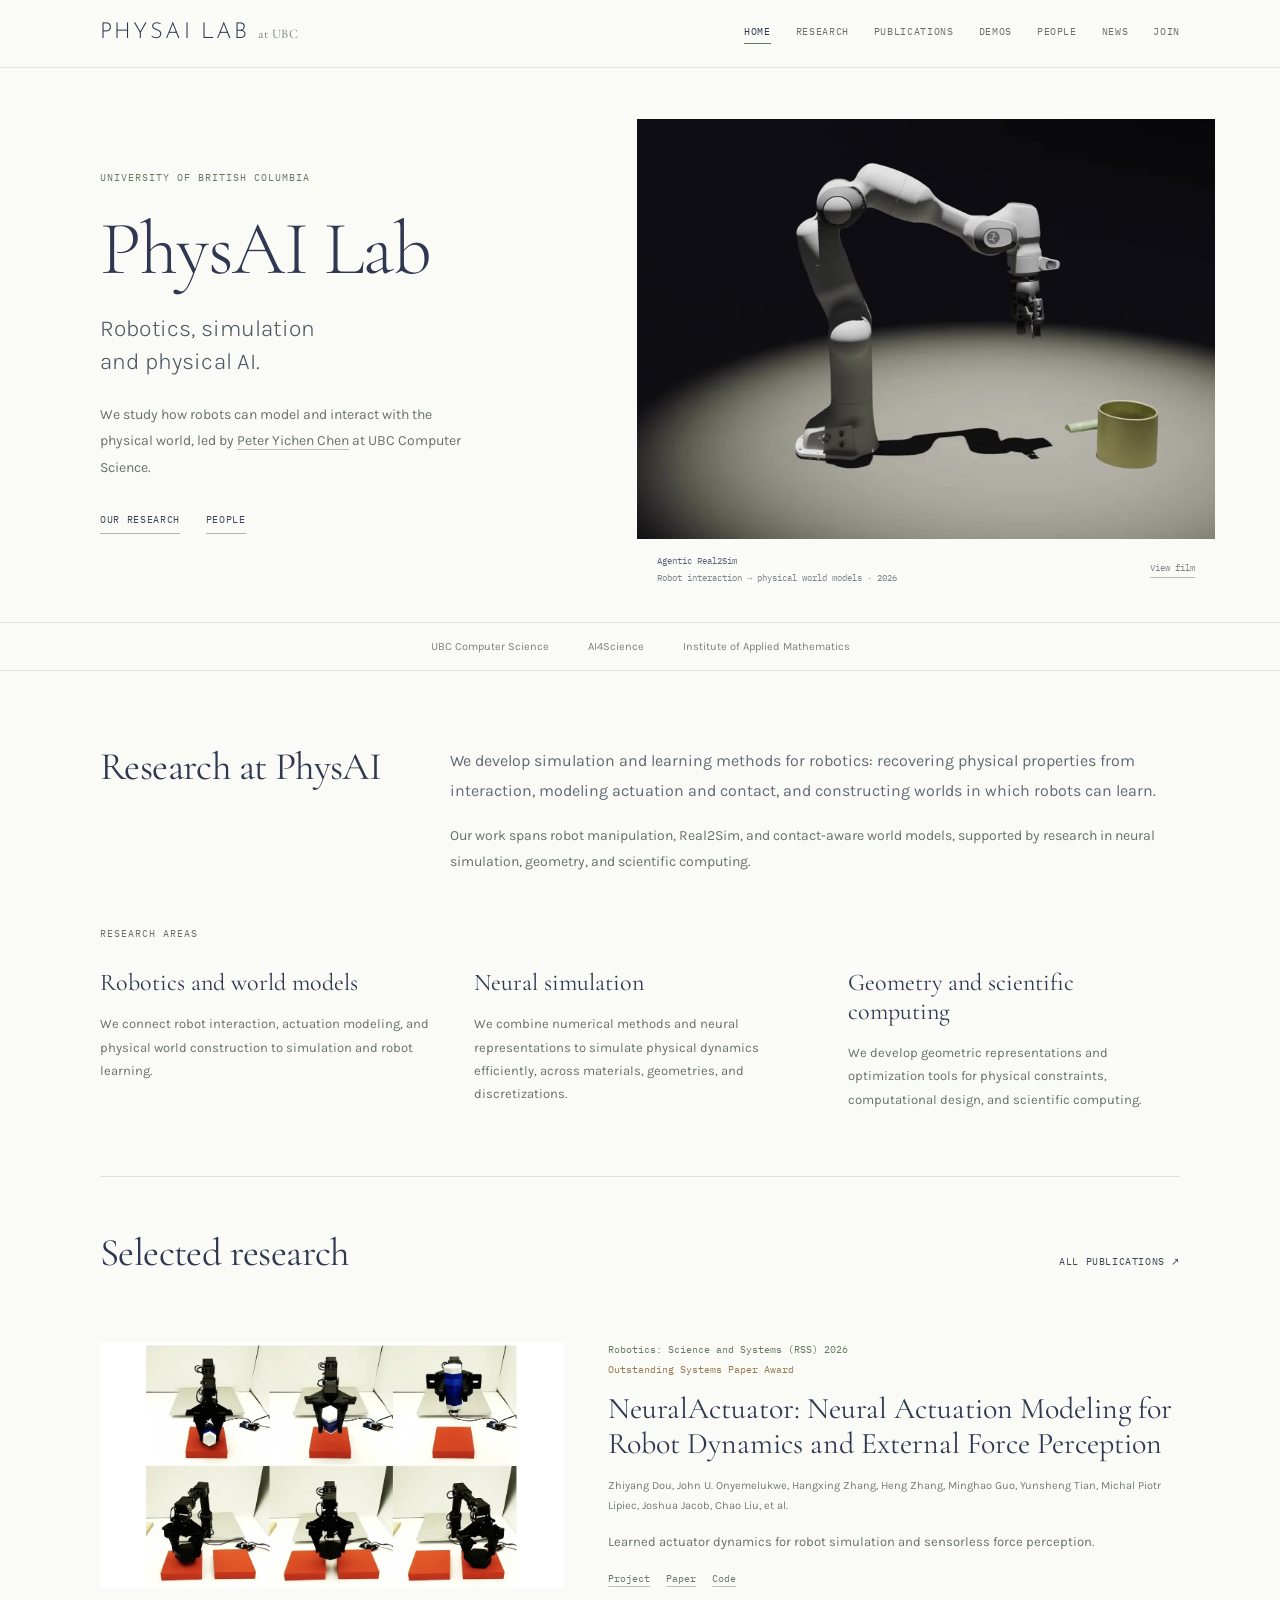
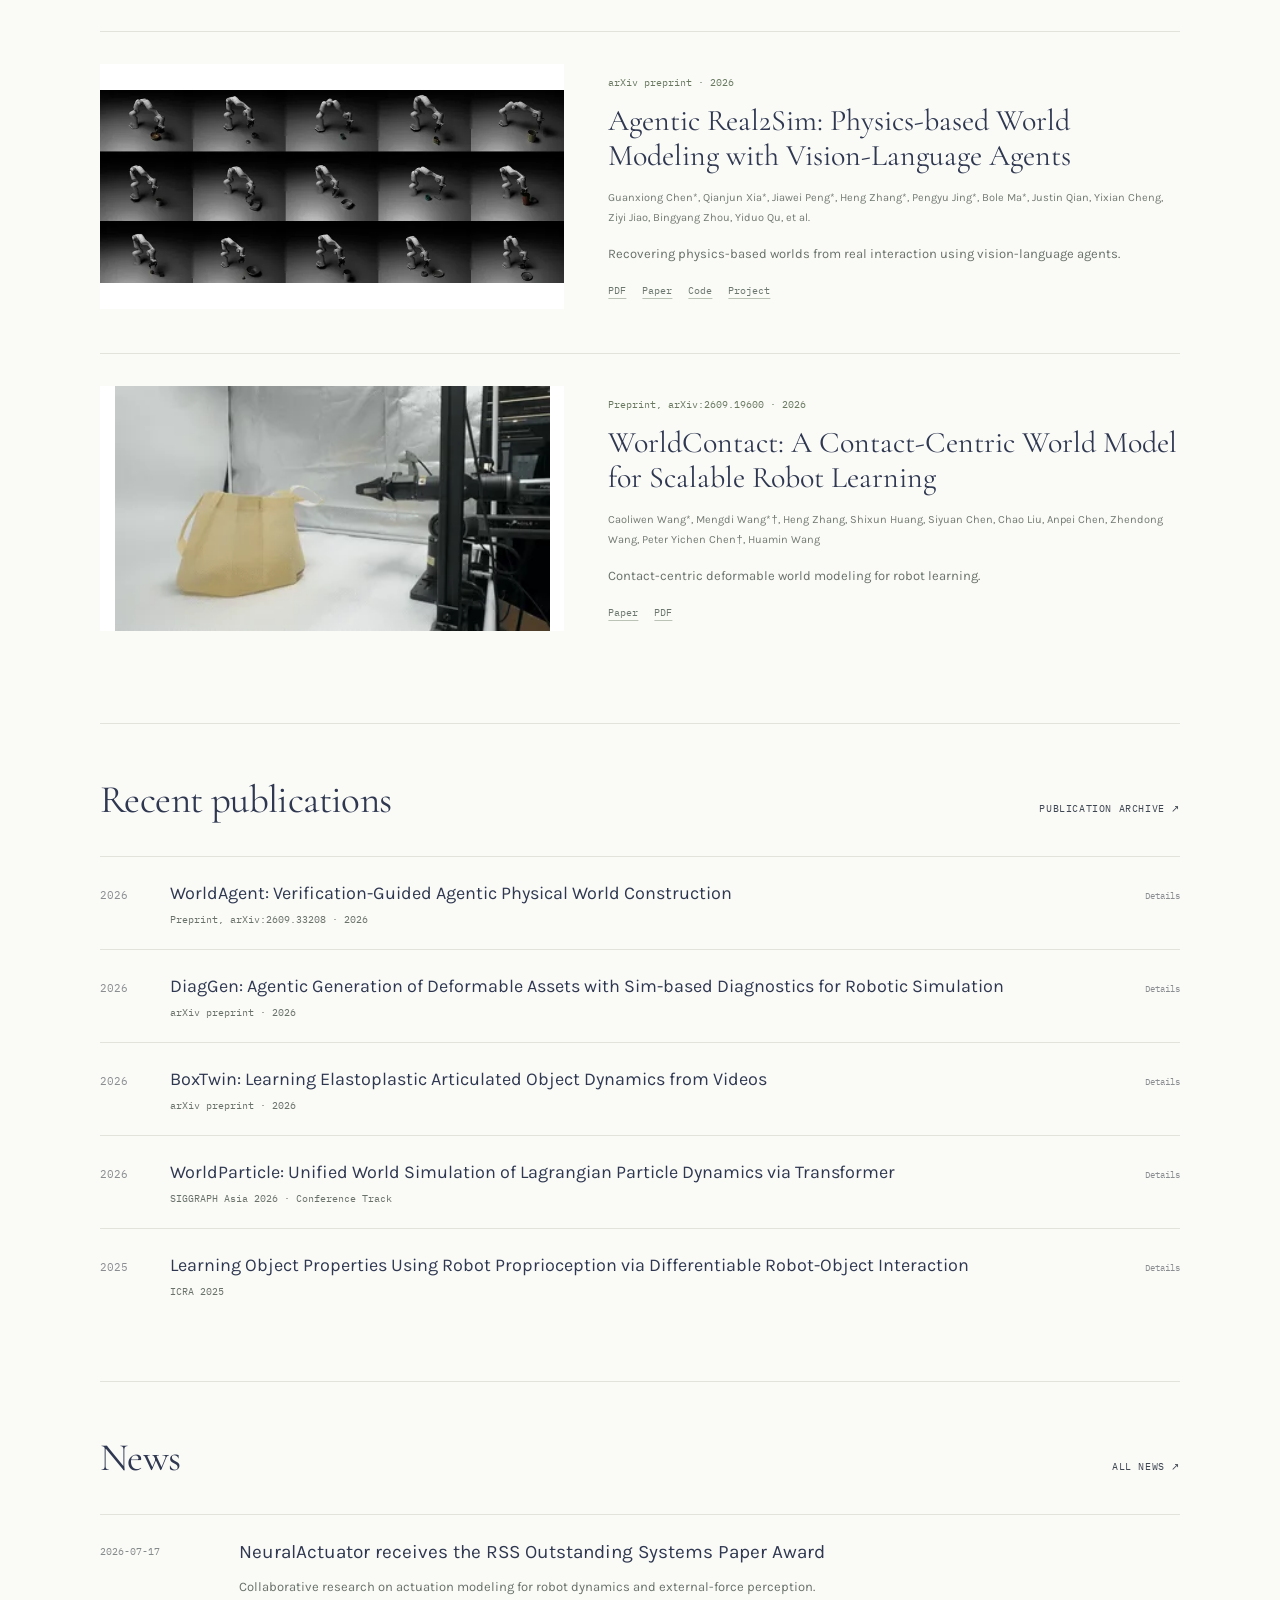
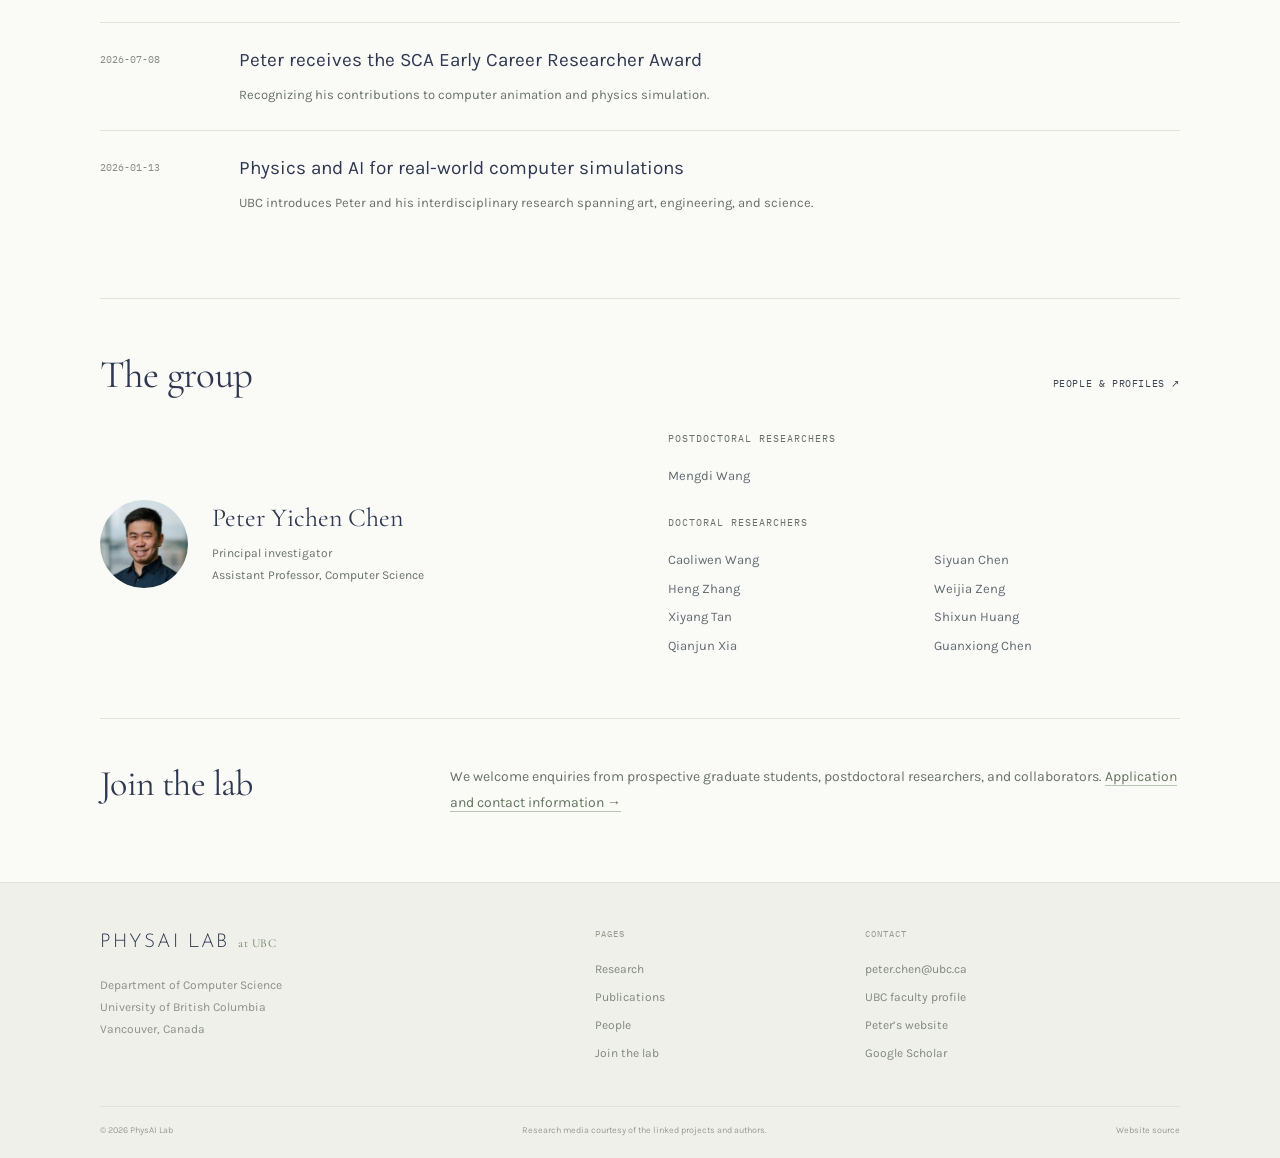
==== commit d48d929b: "Focus PhysAI homepage on robotics and expand verified research team" ====
--- a/index.html
+++ b/index.html
@@ -1,9 +1,9 @@
-<!doctype html><html lang="en"><head><meta charset="utf-8"><meta name="viewport" content="width=device-width,initial-scale=1"><title>Home | PhysAI Lab · UBC</title><meta name="description" content="PhysAI Lab at the University of British Columbia, led by Peter Yichen Chen. Research in physics simulation, machine learning, graphics, and robotics."><meta name="theme-color" content="#fafaf7"><meta property="og:title" content="Home | PhysAI Lab · UBC"><meta property="og:description" content="PhysAI Lab at the University of British Columbia, led by Peter Yichen Chen. Research in physics simulation, machine learning, graphics, and robotics."><meta property="og:type" content="website"><link rel="icon" href="assets/favicon.svg" type="image/svg+xml"><link rel="stylesheet" href="assets/fonts.css?v=editorial-2"><link rel="stylesheet" href="assets/site.css?v=editorial-2"><script src="assets/site.js?v=editorial-2" defer></script></head><body data-page="index"><a class="skip" href="#main">Skip to content</a><header class="site-header"><div class="container header-inner"><a class="brand" href="index.html" aria-label="PhysAI Lab home"><span class="brand-name">PhysAI Lab</span><span class="brand-at">at UBC</span></a><button class="menu-toggle" aria-expanded="false" aria-controls="site-nav">Menu <span aria-hidden="true">＋</span></button><nav id="site-nav" aria-label="Main navigation"><a href="index.html" aria-current="page">Home</a><a href="research.html">Research</a><a href="publications.html">Publications</a><a href="demos.html">Demos</a><a href="people.html">People</a><a href="news.html">News</a><a href="join.html">Join</a></nav></div></header><main id="main"><section class="lab-hero"><div class="container lab-hero-inner"><div class="lab-introduction"><p class="eyebrow">University of British Columbia</p><h1>PhysAI Lab</h1><p class="lab-subtitle">Physics simulation and<br>artificial intelligence.</p><p class="lab-description">We develop computational methods for modeling the physical world, led by <a href="people.html#peter">Peter Yichen Chen</a> at UBC Computer Science.</p><div class="lab-links"><a href="research.html">Our research</a><a href="people.html">People</a></div></div><figure class="lab-figure"><div class="lab-figure-image"><img class="" src="assets/images/6da7194c4b2f9b25.webp" alt="From Surfaces to Volumes: Registered Geometry for Protein Representation Learning — research result" fetchpriority="high" decoding="async"></div><figcaption><a href="publications.html#from-surfaces-to-volumes-registered-geometry-for-protein-representation-learning">From Surfaces to Volumes</a><span>Protein representation learning · 2026</span><button class="figure-film" data-media="https://chensiyuan030105.github.io/assets/studio/media/surfaces-to-volumes.mp4" data-kind="video" data-title="From Surfaces to Volumes: Registered Geometry for Protein Representation Learning" data-project="https://arxiv.org/abs/2609.36277">View film</button></figcaption></figure></div></section>
+<!doctype html><html lang="en"><head><meta charset="utf-8"><meta name="viewport" content="width=device-width,initial-scale=1"><title>Home | PhysAI Lab · UBC</title><meta name="description" content="PhysAI Lab at the University of British Columbia, led by Peter Yichen Chen. Research in robotics, physical world models, and physics simulation."><meta name="theme-color" content="#fafaf7"><meta property="og:title" content="Home | PhysAI Lab · UBC"><meta property="og:description" content="PhysAI Lab at the University of British Columbia, led by Peter Yichen Chen. Research in robotics, physical world models, and physics simulation."><meta property="og:type" content="website"><link rel="icon" href="assets/favicon.svg" type="image/svg+xml"><link rel="stylesheet" href="assets/fonts.css?v=robotics-3"><link rel="stylesheet" href="assets/site.css?v=robotics-3"><script src="assets/site.js?v=robotics-3" defer></script></head><body data-page="index"><a class="skip" href="#main">Skip to content</a><header class="site-header"><div class="container header-inner"><a class="brand" href="index.html" aria-label="PhysAI Lab home"><span class="brand-name">PhysAI Lab</span><span class="brand-at">at UBC</span></a><button class="menu-toggle" aria-expanded="false" aria-controls="site-nav">Menu <span aria-hidden="true">＋</span></button><nav id="site-nav" aria-label="Main navigation"><a href="index.html" aria-current="page">Home</a><a href="research.html">Research</a><a href="publications.html">Publications</a><a href="demos.html">Demos</a><a href="people.html">People</a><a href="news.html">News</a><a href="join.html">Join</a></nav></div></header><main id="main"><section class="lab-hero"><div class="container lab-hero-inner"><div class="lab-introduction"><p class="eyebrow">University of British Columbia</p><h1>PhysAI Lab</h1><p class="lab-subtitle">Robotics, simulation<br>and physical AI.</p><p class="lab-description">We study how robots can model and interact with the physical world, led by <a href="people.html#peter">Peter Yichen Chen</a> at UBC Computer Science.</p><div class="lab-links"><a href="research.html">Our research</a><a href="people.html">People</a></div></div><figure class="lab-figure"><div class="lab-figure-image"><img class="" src="assets/images/136e9926d1c9adc8.webp" alt="Agentic Real2Sim: Physics-based World Modeling with Vision-Language Agents — research result" fetchpriority="high" decoding="async"></div><figcaption><a href="publications.html#agentic-real2sim-physics-based-world-modeling-with-vision-language-agents">Agentic Real2Sim</a><span>Robot interaction → physical world models · 2026</span><button class="figure-film" data-media="https://agentic-real2sim.github.io/static/videos/ar2s_teaser.mp4" data-kind="video" data-title="Agentic Real2Sim: Physics-based World Modeling with Vision-Language Agents" data-project="https://agentic-real2sim.github.io/">View film</button></figcaption></figure></div></section>
 <div class="affiliation-line"><div class="container"><span>UBC Computer Science</span><a href="https://caida.ubc.ca/aim-si">AI4Science</a><a href="https://www.iam.ubc.ca/">Institute of Applied Mathematics</a></div></div>
-<section class="container introduction-section"><h2>Research at PhysAI</h2><div><p>Our research combines physical laws with data-driven learning. We work on neural simulation, physical world models, and geometry, with applications in robotics, scientific computing, and computer graphics.</p><p>Recent projects range from a unified particle simulator to robot world models and physically constrained biomolecular modeling.</p></div></section>
-<section class="container research-briefs"><p class="eyebrow">Research areas</p><div class="research-columns"><article><h3><a href="research.html#simulation">Neural simulation</a></h3><p>We combine numerical methods and neural representations to simulate physical dynamics efficiently, across materials, geometries, and discretizations.</p></article><article><h3><a href="research.html#world-models">World models and robotics</a></h3><p>We study models that infer, construct, and validate physical worlds, connecting real interaction to simulation and robot learning.</p></article><article><h3><a href="research.html#science">Geometry and scientific computing</a></h3><p>From biomolecular geometry to shape families, we develop representations and optimization tools that make physical constraints part of the model.</p></article></div></section>
-<section class="container section selected-section"><div class="section-head"><div><p class="eyebrow">Selected research</p><h2>Selected research</h2></div><a href="publications.html" class="text-link">All publications ↗</a></div><article class="selected-project"><div class="selected-visual"><img class="" src="assets/images/5f0e36b0c62ace92.webp" alt="WorldParticle: Unified World Simulation of Lagrangian Particle Dynamics via Transformer — research result" loading="lazy" decoding="async"><button class="view-research" data-media="https://worldparticle.github.io/WorldParticle_Web/assets/videos/demo-web.mp4" data-kind="video" data-title="WorldParticle: Unified World Simulation of Lagrangian Particle Dynamics via Transformer" data-project="https://worldparticle.github.io/WorldParticle_Web/">View research film</button></div><div class="selected-text"><p class="project-meta">SIGGRAPH Asia 2026 · Conference Track </p><h3><a href="publications.html#worldparticle-unified-world-simulation-of-lagrangian-particle-dynamics-via-transformer">WorldParticle: Unified World Simulation of Lagrangian Particle Dynamics via Transformer</a></h3><p class="authors">Caoliwen Wang*, Minghao Guo*†, Siyuan Chen*, Heng Zhang, Mengdi Wang, Xingyu Ni, Hanson Sun, Kunyi Wang, Zherong Pan, Kui Wu, Lingjie Liu, Yin Yang, et al.</p><p>One Transformer architecture spanning fluids, cloth, solids, granular materials, and molecular dynamics.</p><div class="resource-links"><a href="https://arxiv.org/abs/2605.15305">Paper</a><a href="https://worldparticle.github.io/WorldParticle_Web/">Project</a><a href="https://arxiv.org/pdf/2605.15305">PDF</a><a href="https://github.com/WorldParticle/WorldParticle">Code</a><a href="https://huggingface.co/datasets/wclw1021/WorldParticle">Models &amp; data</a></div></div></article><article class="selected-project"><div class="selected-visual"><img class="" src="assets/images/b2107e2da7c5a489.webp" alt="Physically Valid Biomolecular Interaction Modeling with Gauss-Seidel Projection — research result" loading="lazy" decoding="async"><button class="view-research" data-media="https://chensiyuan030105.github.io/assets/studio/media/gauss-seidel.mp4" data-kind="video" data-title="Physically Valid Biomolecular Interaction Modeling with Gauss-Seidel Projection" data-project="https://chensiyuan030105.github.io/ProteinGS/">View research film</button></div><div class="selected-text"><p class="project-meta">International Conference on Learning Representations (ICLR) · 2026 </p><h3><a href="publications.html#physically-valid-biomolecular-interaction-modeling-with-gauss-seidel-projection">Physically Valid Biomolecular Interaction Modeling with Gauss-Seidel Projection</a></h3><p class="authors">Siyuan Chen*, Minghao Guo*†, Caoliwen Wang, Anka He Chen, Yikun Zhang, Jingjing Chai, Yin Yang, Wojciech Matusik, Peter Yichen Chen†</p><p>Differentiable Gauss–Seidel projection for physically valid biomolecular structures.</p><div class="resource-links"><a href="https://arxiv.org/abs/2510.08946">Paper</a><a href="https://chensiyuan030105.github.io/ProteinGS/">Project</a><a href="https://arxiv.org/pdf/2510.08946">PDF</a></div></div></article><article class="selected-project"><div class="selected-visual"><img class="" src="assets/images/9f387b856bcab166.webp" alt="Shape Space Spectra — research result" loading="lazy" decoding="async"><button class="view-research" data-media="https://www.dgp.toronto.edu/projects/sss/assets/Video.mp4" data-kind="video" data-title="Shape Space Spectra" data-project="https://www.dgp.toronto.edu/projects/sss/">View research film</button></div><div class="selected-text"><p class="project-meta">SIGGRAPH 2025 <span class="inline-award">Best Paper Award</span></p><h3><a href="publications.html#shape-space-spectra">Shape Space Spectra</a></h3><p class="authors">Yue Chang, Otman Benchekroun, Maurizio M. Chiaramonte, Peter Yichen Chen, Eitan Grinspun</p><p>Eigenanalysis across continuously parameterized shape families for simulation and design.</p><div class="resource-links"><a href="https://www.dgp.toronto.edu/projects/sss/">Project</a><a href="https://www.dgp.toronto.edu/projects/sss/assets/sss.pdf">Paper</a></div></div></article></section>
-<section class="container section recent-section"><div class="section-head"><div><p class="eyebrow">Recent work</p><h2>Recent publications</h2></div><a href="publications.html" class="text-link">Publication archive ↗</a></div><article class="recent-paper"><span>2026</span><div><h3><a href="https://wclw1021.github.io/WorldAgent_Web/">WorldAgent: Verification-Guided Agentic Physical World Construction</a></h3><p>Preprint, arXiv:2609.33208 · 2026</p></div><a href="publications.html#worldagent-verification-guided-agentic-physical-world-construction" aria-label="Details for WorldAgent: Verification-Guided Agentic Physical World Construction">Details</a></article><article class="recent-paper"><span>2026</span><div><h3><a href="https://arxiv.org/abs/2609.19600">WorldContact: A Contact-Centric World Model for Scalable Robot Learning</a></h3><p>Preprint, arXiv:2609.19600 · 2026</p></div><a href="publications.html#worldcontact-a-contact-centric-world-model-for-scalable-robot-learning" aria-label="Details for WorldContact: A Contact-Centric World Model for Scalable Robot Learning">Details</a></article><article class="recent-paper"><span>2026</span><div><h3><a href="https://diaggen.github.io/">DiagGen: Agentic Generation of Deformable Assets with Sim-based Diagnostics for Robotic Simulation</a></h3><p>arXiv preprint · 2026</p></div><a href="publications.html#diaggen-agentic-generation-of-deformable-assets-with-sim-based-diagnostics-for-robotic-simulation" aria-label="Details for DiagGen: Agentic Generation of Deformable Assets with Sim-based Diagnostics for Robotic Simulation">Details</a></article><article class="recent-paper"><span>2026</span><div><h3><a href="https://agentic-real2sim.github.io/">Agentic Real2Sim: Physics-based World Modeling with Vision-Language Agents</a></h3><p>arXiv preprint · 2026</p></div><a href="publications.html#agentic-real2sim-physics-based-world-modeling-with-vision-language-agents" aria-label="Details for Agentic Real2Sim: Physics-based World Modeling with Vision-Language Agents">Details</a></article><article class="recent-paper"><span>2026</span><div><h3><a href="https://arxiv.org/abs/2609.36277">From Surfaces to Volumes: Registered Geometry for Protein Representation Learning</a></h3><p>Preprint, arXiv:2609.36277 · 2026</p></div><a href="publications.html#from-surfaces-to-volumes-registered-geometry-for-protein-representation-learning" aria-label="Details for From Surfaces to Volumes: Registered Geometry for Protein Representation Learning">Details</a></article></section>
+<section class="container introduction-section"><h2>Research at PhysAI</h2><div><p>We develop simulation and learning methods for robotics: recovering physical properties from interaction, modeling actuation and contact, and constructing worlds in which robots can learn.</p><p>Our work spans robot manipulation, Real2Sim, and contact-aware world models, supported by research in neural simulation, geometry, and scientific computing.</p></div></section>
+<section class="container research-briefs"><p class="eyebrow">Research areas</p><div class="research-columns"><article><h3><a href="research.html#world-models">Robotics and world models</a></h3><p>We connect robot interaction, actuation modeling, and physical world construction to simulation and robot learning.</p></article><article><h3><a href="research.html#simulation">Neural simulation</a></h3><p>We combine numerical methods and neural representations to simulate physical dynamics efficiently, across materials, geometries, and discretizations.</p></article><article><h3><a href="research.html#science">Geometry and scientific computing</a></h3><p>We develop geometric representations and optimization tools for physical constraints, computational design, and scientific computing.</p></article></div></section>
+<section class="container section selected-section"><div class="section-head"><div><p class="eyebrow">Selected research</p><h2>Selected research</h2></div><a href="publications.html" class="text-link">All publications ↗</a></div><article class="selected-project"><div class="selected-visual"><img class="" src="assets/images/0c437f56e13de6e5.webp" alt="NeuralActuator: Neural Actuation Modeling for Robot Dynamics and External Force Perception — research result" loading="lazy" decoding="async"><button class="view-research" data-media="https://frank-zy-dou.github.io/projects/NeuralActuator/figures/fig_teaser_robot_control.webp" data-kind="image" data-title="NeuralActuator: Neural Actuation Modeling for Robot Dynamics and External Force Perception" data-project="https://frank-zy-dou.github.io/projects/NeuralActuator/">View result</button></div><div class="selected-text"><p class="project-meta">Robotics: Science and Systems (RSS) 2026 <span class="inline-award">Outstanding Systems Paper Award</span></p><h3><a href="publications.html#neuralactuator-neural-actuation-modeling-for-robot-dynamics-and-external-force-perception">NeuralActuator: Neural Actuation Modeling for Robot Dynamics and External Force Perception</a></h3><p class="authors">Zhiyang Dou, John U. Onyemelukwe, Hangxing Zhang, Heng Zhang, Minghao Guo, Yunsheng Tian, Michal Piotr Lipiec, Joshua Jacob, Chao Liu, et al.</p><p>Learned actuator dynamics for robot simulation and sensorless force perception.</p><div class="resource-links"><a href="https://frank-zy-dou.github.io/projects/NeuralActuator/">Project</a><a href="https://arxiv.org/abs/2607.11734">Paper</a><a href="https://github.com/Frank-ZY-Dou/Dynamics-Modeling/tree/main/NeuralActuator">Code</a></div></div></article><article class="selected-project"><div class="selected-visual"><img class="" src="assets/images/c2866183bbca0dc3.webp" alt="Agentic Real2Sim: Physics-based World Modeling with Vision-Language Agents — research result" loading="lazy" decoding="async"><button class="view-research" data-media="https://agentic-real2sim.github.io/static/videos/ar2s_teaser.mp4" data-kind="video" data-title="Agentic Real2Sim: Physics-based World Modeling with Vision-Language Agents" data-project="https://agentic-real2sim.github.io/">View research film</button></div><div class="selected-text"><p class="project-meta">arXiv preprint · 2026 </p><h3><a href="publications.html#agentic-real2sim-physics-based-world-modeling-with-vision-language-agents">Agentic Real2Sim: Physics-based World Modeling with Vision-Language Agents</a></h3><p class="authors">Guanxiong Chen*, Qianjun Xia*, Jiawei Peng*, Heng Zhang*, Pengyu Jing*, Bole Ma*, Justin Qian, Yixian Cheng, Ziyi Jiao, Bingyang Zhou, Yiduo Qu, et al.</p><p>Recovering physics-based worlds from real interaction using vision-language agents.</p><div class="resource-links"><a href="https://agentic-real2sim.github.io/static/paper/AR2S_2026-09-13-13-07_v1.pdf">PDF</a><a href="https://arxiv.org/abs/2607.19190">Paper</a><a href="https://github.com/agentic-real2sim/agentic_real2sim">Code</a><a href="https://agentic-real2sim.github.io/">Project</a></div></div></article><article class="selected-project"><div class="selected-visual"><img class="" src="assets/images/d277241d2dc338bf.webp" alt="WorldContact: A Contact-Centric World Model for Scalable Robot Learning — research result" loading="lazy" decoding="async"><button class="view-research" data-media="https://chensiyuan030105.github.io/assets/img/publication/thumbnail/2026worldcontact.gif" data-kind="image" data-title="WorldContact: A Contact-Centric World Model for Scalable Robot Learning" data-project="https://arxiv.org/abs/2609.19600">View result</button></div><div class="selected-text"><p class="project-meta">Preprint, arXiv:2609.19600 · 2026 </p><h3><a href="publications.html#worldcontact-a-contact-centric-world-model-for-scalable-robot-learning">WorldContact: A Contact-Centric World Model for Scalable Robot Learning</a></h3><p class="authors">Caoliwen Wang*, Mengdi Wang*†, Heng Zhang, Shixun Huang, Siyuan Chen, Chao Liu, Anpei Chen, Zhendong Wang, Peter Yichen Chen†, Huamin Wang</p><p>Contact-centric deformable world modeling for robot learning.</p><div class="resource-links"><a href="https://arxiv.org/abs/2609.19600">Paper</a><a href="https://arxiv.org/pdf/2609.19600">PDF</a></div></div></article></section>
+<section class="container section recent-section"><div class="section-head"><div><p class="eyebrow">Recent work</p><h2>Recent publications</h2></div><a href="publications.html" class="text-link">Publication archive ↗</a></div><article class="recent-paper"><span>2026</span><div><h3><a href="https://wclw1021.github.io/WorldAgent_Web/">WorldAgent: Verification-Guided Agentic Physical World Construction</a></h3><p>Preprint, arXiv:2609.33208 · 2026</p></div><a href="publications.html#worldagent-verification-guided-agentic-physical-world-construction" aria-label="Details for WorldAgent: Verification-Guided Agentic Physical World Construction">Details</a></article><article class="recent-paper"><span>2026</span><div><h3><a href="https://diaggen.github.io/">DiagGen: Agentic Generation of Deformable Assets with Sim-based Diagnostics for Robotic Simulation</a></h3><p>arXiv preprint · 2026</p></div><a href="publications.html#diaggen-agentic-generation-of-deformable-assets-with-sim-based-diagnostics-for-robotic-simulation" aria-label="Details for DiagGen: Agentic Generation of Deformable Assets with Sim-based Diagnostics for Robotic Simulation">Details</a></article><article class="recent-paper"><span>2026</span><div><h3><a href="https://arxiv.org/abs/2607.17132">BoxTwin: Learning Elastoplastic Articulated Object Dynamics from Videos</a></h3><p>arXiv preprint · 2026</p></div><a href="publications.html#boxtwin-learning-elastoplastic-articulated-object-dynamics-from-videos" aria-label="Details for BoxTwin: Learning Elastoplastic Articulated Object Dynamics from Videos">Details</a></article><article class="recent-paper"><span>2026</span><div><h3><a href="https://worldparticle.github.io/WorldParticle_Web/">WorldParticle: Unified World Simulation of Lagrangian Particle Dynamics via Transformer</a></h3><p>SIGGRAPH Asia 2026 · Conference Track</p></div><a href="publications.html#worldparticle-unified-world-simulation-of-lagrangian-particle-dynamics-via-transformer" aria-label="Details for WorldParticle: Unified World Simulation of Lagrangian Particle Dynamics via Transformer">Details</a></article><article class="recent-paper"><span>2025</span><div><h3><a href="https://dylanrandle.github.io/projects/learning-object-properties-proprioception/">Learning Object Properties Using Robot Proprioception via Differentiable Robot-Object Interaction</a></h3><p>ICRA 2025</p></div><a href="publications.html#learning-object-properties-using-robot-proprioception-via-differentiable-robot-object-interaction" aria-label="Details for Learning Object Properties Using Robot Proprioception via Differentiable Robot-Object Interaction">Details</a></article></section>
 <section class="container section home-news"><div class="section-head"><div><p class="eyebrow">News</p><h2>News</h2></div><a href="news.html" class="text-link">All news ↗</a></div><article class="news-row"><time datetime="2026-07-17">2026-07-17</time><div><span class="eyebrow">Award</span><h3><a href="https://cdfg.mit.edu/news/#neuralactuator-wins-outstanding-systems-paper-in-memory-of-seth">NeuralActuator receives the RSS Outstanding Systems Paper Award</a></h3><p>Collaborative research on actuation modeling for robot dynamics and external-force perception.</p></div></article><article class="news-row"><time datetime="2026-07-08">2026-07-08</time><div><span class="eyebrow">Recognition</span><h3><a href="https://www.cs.ubc.ca/news/2026/07/dr-chen-ecr-sca">Peter receives the SCA Early Career Researcher Award</a></h3><p>Recognizing his contributions to computer animation and physics simulation.</p></div></article><article class="news-row"><time datetime="2026-01-13">2026-01-13</time><div><span class="eyebrow">UBC profile</span><h3><a href="https://www.cs.ubc.ca/news/2026/01/new-faculty-dr-peter-yichen-chen">Physics and AI for real-world computer simulations</a></h3><p>UBC introduces Peter and his interdisciplinary research spanning art, engineering, and science.</p></div></article></section>
-<section class="container section home-people"><div class="section-head"><div><p class="eyebrow">People</p><h2>The group</h2></div><a href="people.html" class="text-link">People & profiles ↗</a></div><div class="home-group"><div class="home-pi"><img src="assets/images/bc958f516a07ae09.webp" alt="Peter Yichen Chen" loading="lazy"><div><a href="people.html#peter">Peter Yichen Chen</a><p>Principal investigator<br>Assistant Professor, Computer Science</p></div></div><div class="home-members"><p class="eyebrow">Doctoral researchers</p><div><a href="https://wclw1021.github.io/">Caoliwen Wang</a><a href="https://chensiyuan030105.github.io/">Siyuan Chen</a><a href="https://peterchencyc.com/joining">Heng Zhang</a><a href="https://www.cs.ubc.ca/~kmyi/team/">Weijia Zeng</a><a href="https://supertan0204.github.io/">Xiyang Tan</a><a href="https://alessange.github.io/">Shixun Huang</a><a href="https://qianjun-xia.github.io/">Qianjun Xia</a><a href="https://www.cs.ubc.ca/~gxchen/">Guanxiong Chen</a></div></div></div></section>
+<section class="container section home-people"><div class="section-head"><div><p class="eyebrow">People</p><h2>The group</h2></div><a href="people.html" class="text-link">People & profiles ↗</a></div><div class="home-group"><div class="home-pi"><img src="assets/images/bc958f516a07ae09.webp" alt="Peter Yichen Chen" loading="lazy"><div><a href="people.html#peter">Peter Yichen Chen</a><p>Principal investigator<br>Assistant Professor, Computer Science</p></div></div><div class="home-members"><p class="eyebrow">Postdoctoral researchers</p><div><a href="https://wang-mengdi.github.io/">Mengdi Wang</a></div><p class="eyebrow">Doctoral researchers</p><div><a href="https://wclw1021.github.io/">Caoliwen Wang</a><a href="https://chensiyuan030105.github.io/">Siyuan Chen</a><a href="https://peterchencyc.com/joining">Heng Zhang</a><a href="https://www.cs.ubc.ca/~kmyi/team/">Weijia Zeng</a><a href="https://supertan0204.github.io/">Xiyang Tan</a><a href="https://alessange.github.io/">Shixun Huang</a><a href="https://qianjun-xia.github.io/">Qianjun Xia</a><a href="https://www.cs.ubc.ca/~gxchen/">Guanxiong Chen</a></div></div></div></section>
 <section class="container home-joining"><h2>Join the lab</h2><p>We welcome enquiries from prospective graduate students, postdoctoral researchers, and collaborators. <a href="join.html">Application and contact information →</a></p></section></main><footer class="site-footer"><div class="container footer-grid"><div><a class="brand" href="index.html"><span class="brand-name">PhysAI Lab</span><span class="brand-at">at UBC</span></a><p>Department of Computer Science<br>University of British Columbia<br>Vancouver, Canada</p></div><div><h2>Pages</h2><a href="research.html">Research</a><a href="publications.html">Publications</a><a href="people.html">People</a><a href="join.html">Join the lab</a></div><div><h2>Contact</h2><a href="mailto:peter.chen@ubc.ca">peter.chen@ubc.ca</a><a href="https://www.cs.ubc.ca/people/peter-yichen-chen">UBC faculty profile</a><a href="https://peterchencyc.com/">Peter’s website</a><a href="https://scholar.google.com/citations?user=9TX3RmEAAAAJ">Google Scholar</a></div></div><div class="container footer-bottom"><span>© 2026 PhysAI Lab</span><span>Research media courtesy of the linked projects and authors.</span><a href="https://github.com/chensiyuan030105/physai-demo">Website source</a></div></footer><dialog id="media-dialog" aria-labelledby="media-title"><div class="dialog-head"><p id="media-title"></p><button id="close-dialog" aria-label="Close preview">Close ×</button></div><div id="media-content"></div><div class="dialog-bottom"><span>Research demo · media from the project authors</span><a id="media-project">Open source project ↗</a></div></dialog></body></html>
--- a/assets/site.css
+++ b/assets/site.css
@@ -2,8 +2,8 @@
 :root{--paper:#fafaf7;--ink:#2f3850;--text:#3e4651;--muted:#68716a;--accent:#68795f;--line:#e2e4dc;--wash:#f1f1ec;--sans:'Karla',Arial,sans-serif;--serif:'Cormorant Garamond',Georgia,serif;--mono:'IBM Plex Mono',monospace}
 *{box-sizing:border-box}html{scroll-behavior:smooth;scroll-padding-top:90px}body{margin:0;background:var(--paper);color:var(--text);font:400 16px/1.75 var(--sans);-webkit-font-smoothing:antialiased}a{color:inherit;text-underline-offset:4px;text-decoration-thickness:1px}a:hover{color:var(--accent)}button,input,select{font:inherit;color:inherit}button{cursor:pointer;border-radius:0}button:disabled{cursor:default}a,button,input,select{touch-action:manipulation}a:focus-visible,button:focus-visible,input:focus-visible,select:focus-visible{outline:2px solid #778770;outline-offset:5px}img,video{display:block;max-width:100%}h1,h2,h3,p,figure{margin:0}h1,h2,h3{color:var(--ink);font-weight:400}h1,h2{font-family:var(--serif);line-height:1.1;letter-spacing:-.6px}h1{font-size:62px}h2{font-size:39px}h3{line-height:1.35}p+p{margin-top:20px}button{background:none;border:1px solid var(--line)}[hidden]{display:none!important}.container{width:min(1080px,calc(100% - 96px));margin-inline:auto}.eyebrow{font:400 10px/1.65 var(--mono);letter-spacing:1px;text-transform:uppercase;color:var(--muted)}.lede{font:400 17px/1.8 var(--sans);max-width:760px;color:#626a70}.text-link{font:400 10px/1.8 var(--mono);text-transform:uppercase;letter-spacing:.6px;text-decoration:none}.text-link:hover{text-decoration:underline}.button{display:inline-block;padding:9px 16px;border:1px solid #9fa5a0;font:400 10px/1.7 var(--mono);letter-spacing:.5px;text-transform:uppercase;text-decoration:none;background:transparent}.button:hover{background:var(--wash)}.button.primary,.button.light{color:var(--ink);background:transparent}.skip{position:fixed;top:-80px;left:20px;z-index:30;padding:8px 15px;background:var(--paper);border:1px solid var(--ink)}.skip:focus{top:10px}.sr-only{position:absolute;width:1px;height:1px;padding:0;margin:-1px;overflow:hidden;clip:rect(0,0,0,0);white-space:nowrap;border:0}
 .site-header{position:sticky;top:0;z-index:10;border-bottom:1px solid var(--line);background:#fafaf7fa}.header-inner{height:67px;display:flex;justify-content:space-between;align-items:center;gap:35px}.brand{display:inline-flex;gap:9px;align-items:baseline;text-decoration:none;white-space:nowrap;color:var(--ink)}.brand-name{font:300 22px/1.4 'Josefin Sans',var(--sans);letter-spacing:2.1px;text-transform:uppercase}.brand-at{font:400 13px var(--serif);color:var(--accent);letter-spacing:.5px}#site-nav{display:flex;gap:25px;align-items:center}#site-nav a{font:400 10px/1.6 var(--mono);letter-spacing:.65px;text-transform:uppercase;text-decoration:none;color:var(--muted);padding-bottom:3px;border-bottom:1px solid transparent}#site-nav a:hover,#site-nav a[aria-current]{color:var(--ink);border-bottom-color:var(--accent)}.menu-toggle{display:none}
-.lab-hero{border-bottom:1px solid var(--line)}.lab-hero-inner{min-height:554px;display:grid;grid-template-columns:1fr 1.15fr;gap:65px;align-items:center;padding-block:44px 30px}.lab-introduction{padding-block:20px}.lab-introduction .eyebrow{font-size:10px;color:var(--accent);margin-bottom:25px}.lab-introduction h1{font-size:76px;line-height:1;margin-bottom:25px;font-weight:300;letter-spacing:-1.5px}.lab-subtitle{font-size:23px;font-weight:300;line-height:1.45;letter-spacing:.15px;color:#505a65}.lab-description{font-size:14px;line-height:1.9;color:var(--muted);max-width:380px;margin-top:23px}.lab-description a{text-decoration-color:#bac0b4}.lab-links{display:flex;gap:26px;margin-top:32px}.lab-links a{font:400 10px var(--mono);text-transform:uppercase;letter-spacing:.65px;text-decoration:none;padding-bottom:7px;border-bottom:1px solid #aeb8a8}.lab-links a:hover{border-color:var(--ink)}.lab-figure{min-width:0;align-self:center;margin-right:-35px}.lab-figure-image{height:420px;position:relative;display:flex;align-items:center;justify-content:center;overflow:hidden;background:#fff}.lab-figure-image>img{height:100%;width:100%;object-fit:contain;mix-blend-mode:multiply}.lab-figure-image:before{position:absolute;inset:0;content:'';pointer-events:none;background:linear-gradient(90deg,var(--paper),transparent 10%,transparent 90%,var(--paper)),linear-gradient(0deg,var(--paper),transparent 8%,transparent 94%,var(--paper));z-index:1}.lab-figure figcaption{display:grid;grid-template-columns:1fr auto;gap:2px 12px;margin:15px 20px 0;font:400 9px/1.6 var(--mono);color:#7e8587}.lab-figure figcaption>a{text-decoration:none;color:#596677}.lab-figure figcaption>span{grid-column:1}.figure-film{grid-column:2;grid-row:1/3;align-self:center;border:0;border-bottom:1px solid #b7beb1;font:400 9px var(--mono);padding:0 0 4px}.affiliation-line{border-bottom:1px solid var(--line);padding:17px 0}.affiliation-line>.container{display:flex;align-items:center;justify-content:center;gap:39px;font:400 11px var(--sans);color:#7a807e}.affiliation-line a{text-decoration:none}.affiliation-line a:hover{text-decoration:underline}
-.introduction-section{display:grid;grid-template-columns:285px 1fr;gap:65px;padding-block:75px 50px}.introduction-section h2{font-size:39px}.introduction-section p{font-size:16px;line-height:1.9;color:#626b71}.introduction-section p+p{font-size:14px;margin-top:16px;color:var(--muted)}.research-briefs{padding-block:0 65px}.research-briefs>.eyebrow{margin-bottom:27px}.research-columns{display:grid;grid-template-columns:repeat(3,1fr);gap:42px}.research-columns h3{font:400 24px/1.2 var(--serif);margin-bottom:14px}.research-columns h3 a{text-decoration:none}.research-columns h3 a:hover{text-decoration:underline}.research-columns p{font-size:13px;line-height:1.8;color:var(--muted)}.section{padding-block:55px 60px;border-top:1px solid var(--line)}.section-head{display:flex;align-items:baseline;justify-content:space-between;gap:40px;margin-bottom:34px}.section-head .eyebrow{display:none}.section-head h2{font-size:39px}.section-head .text-link{white-space:nowrap}.section-desc{font-size:14px;line-height:1.8;max-width:460px;color:var(--muted)}.selected-project{display:grid;grid-template-columns:43% 1fr;gap:44px;align-items:center;padding:32px 0}.selected-project+.selected-project{border-top:1px solid var(--line);margin-top:12px}.selected-visual{position:relative;min-height:230px;display:flex;align-items:center;justify-content:center;background:#fff}.selected-visual>img{width:100%;height:245px;object-fit:contain}.view-research{position:absolute;bottom:4px;left:10px;font:400 9px var(--mono);background:#fafaf7ed;border:0;border-bottom:1px solid #aab4a0;padding:5px 0;opacity:0;transition:opacity .15s}.selected-visual:hover .view-research,.view-research:focus-visible{opacity:1}.selected-text .project-meta{font:400 10px/1.7 var(--mono);color:var(--accent);margin-bottom:13px}.selected-text h3{font:400 30px/1.15 var(--serif);margin-bottom:15px;color:var(--ink)}.selected-text h3 a{text-decoration:none}.selected-text h3 a:hover{text-decoration:underline}.selected-text .authors{font-size:11px;line-height:1.8;color:#727b72;margin-bottom:14px}.selected-text p:not(.project-meta):not(.authors){font-size:13px;color:var(--muted);line-height:1.8;margin:0 0 18px}.inline-award{display:block;color:#9a7951;font:400 10px/1.8 var(--mono);margin-top:3px}.resource-links{display:flex;gap:7px 16px;flex-wrap:wrap;align-items:center}.resource-links a,.resource-links button{border:0;background:transparent;padding:0;font:400 10px/1.6 var(--mono);text-decoration:underline;text-decoration-color:#bbc3b7;text-underline-offset:4px;white-space:nowrap;color:#6b776f}.resource-links a:hover,.resource-links button:hover{color:var(--ink);text-decoration-color:var(--ink)}.recent-paper{display:grid;grid-template-columns:48px 1fr 60px;gap:22px;align-items:baseline;padding:23px 0;border-top:1px solid var(--line)}.recent-paper>span{font:400 11px var(--mono);color:#8a8e91}.recent-paper h3{font:400 18px/1.45 var(--sans);margin-bottom:7px}.recent-paper h3 a{text-decoration:none}.recent-paper h3 a:hover{text-decoration:underline}.recent-paper p{font:400 10px var(--mono);color:var(--muted)}.recent-paper>a{font:400 9px var(--mono);color:#8a8e91;text-align:right;text-decoration:none}.recent-paper>a:hover{text-decoration:underline}.news-row{display:grid;grid-template-columns:104px 1fr;gap:35px;padding:24px 0;border-top:1px solid var(--line)}.news-row time{font:400 10px/1.8 var(--mono);color:#858b8a;padding-top:4px}.news-row .eyebrow{display:none}.news-row h3{font:400 19px/1.45 var(--sans);margin-bottom:8px}.news-row h3 a{text-decoration:none}.news-row h3 a:hover{text-decoration:underline}.news-row p{font-size:13px;line-height:1.8;color:var(--muted)}.home-group{display:grid;grid-template-columns:1fr 1fr;gap:55px;align-items:center}.home-pi{display:flex;gap:24px;align-items:center}.home-pi img{width:88px;height:88px;object-fit:cover;object-position:center 30%;border-radius:50%}.home-pi a{font:400 26px var(--serif);text-decoration:none;color:var(--ink)}.home-pi p{font-size:12px;line-height:1.8;margin-top:8px;color:var(--muted)}.home-members>.eyebrow{margin-bottom:17px}.home-members>div{display:grid;grid-template-columns:1fr 1fr;gap:6px 20px}.home-members a{font-size:13px;text-decoration:none;color:#626b71}.home-members a:hover{text-decoration:underline}.home-joining{border-top:1px solid var(--line);padding-block:45px 65px;display:grid;grid-template-columns:285px 1fr;gap:65px}.home-joining h2{font-size:36px}.home-joining p{font-size:14px;line-height:1.9;color:var(--muted)}.home-joining a{color:#63765e;text-decoration-color:#bac4b4}
+.lab-hero{border-bottom:1px solid var(--line)}.lab-hero-inner{min-height:554px;display:grid;grid-template-columns:1fr 1.15fr;gap:65px;align-items:center;padding-block:44px 30px}.lab-introduction{padding-block:20px}.lab-introduction .eyebrow{font-size:10px;color:var(--accent);margin-bottom:25px}.lab-introduction h1{font-size:76px;line-height:1;margin-bottom:25px;font-weight:300;letter-spacing:-1.5px}.lab-subtitle{font-size:23px;font-weight:300;line-height:1.45;letter-spacing:.15px;color:#505a65}.lab-description{font-size:14px;line-height:1.9;color:var(--muted);max-width:380px;margin-top:23px}.lab-description a{text-decoration-color:#bac0b4}.lab-links{display:flex;gap:26px;margin-top:32px}.lab-links a{font:400 10px var(--mono);text-transform:uppercase;letter-spacing:.65px;text-decoration:none;padding-bottom:7px;border-bottom:1px solid #aeb8a8}.lab-links a:hover{border-color:var(--ink)}.lab-figure{min-width:0;align-self:center;margin-right:-35px}.lab-figure-image{height:420px;position:relative;display:flex;align-items:center;justify-content:center;overflow:hidden;background:#101013}.lab-figure-image>img{height:100%;width:100%;object-fit:cover;object-position:center}.lab-figure figcaption{display:grid;grid-template-columns:1fr auto;gap:2px 12px;margin:15px 20px 0;font:400 9px/1.6 var(--mono);color:#7e8587}.lab-figure figcaption>a{text-decoration:none;color:#596677}.lab-figure figcaption>span{grid-column:1}.figure-film{grid-column:2;grid-row:1/3;align-self:center;border:0;border-bottom:1px solid #b7beb1;font:400 9px var(--mono);padding:0 0 4px}.affiliation-line{border-bottom:1px solid var(--line);padding:17px 0}.affiliation-line>.container{display:flex;align-items:center;justify-content:center;gap:39px;font:400 11px var(--sans);color:#7a807e}.affiliation-line a{text-decoration:none}.affiliation-line a:hover{text-decoration:underline}
+.introduction-section{display:grid;grid-template-columns:285px 1fr;gap:65px;padding-block:75px 50px}.introduction-section h2{font-size:39px}.introduction-section p{font-size:16px;line-height:1.9;color:#626b71}.introduction-section p+p{font-size:14px;margin-top:16px;color:var(--muted)}.research-briefs{padding-block:0 65px}.research-briefs>.eyebrow{margin-bottom:27px}.research-columns{display:grid;grid-template-columns:repeat(3,1fr);gap:42px}.research-columns h3{font:400 24px/1.2 var(--serif);margin-bottom:14px}.research-columns h3 a{text-decoration:none}.research-columns h3 a:hover{text-decoration:underline}.research-columns p{font-size:13px;line-height:1.8;color:var(--muted)}.section{padding-block:55px 60px;border-top:1px solid var(--line)}.section-head{display:flex;align-items:baseline;justify-content:space-between;gap:40px;margin-bottom:34px}.section-head .eyebrow{display:none}.section-head h2{font-size:39px}.section-head .text-link{white-space:nowrap}.section-desc{font-size:14px;line-height:1.8;max-width:460px;color:var(--muted)}.selected-project{display:grid;grid-template-columns:43% 1fr;gap:44px;align-items:center;padding:32px 0}.selected-project+.selected-project{border-top:1px solid var(--line);margin-top:12px}.selected-visual{position:relative;min-height:230px;display:flex;align-items:center;justify-content:center;background:#fff}.selected-visual>img{width:100%;height:245px;object-fit:contain}.view-research{position:absolute;bottom:4px;left:10px;font:400 9px var(--mono);background:#fafaf7ed;border:0;border-bottom:1px solid #aab4a0;padding:5px 0;opacity:0;transition:opacity .15s}.selected-visual:hover .view-research,.view-research:focus-visible{opacity:1}.selected-text .project-meta{font:400 10px/1.7 var(--mono);color:var(--accent);margin-bottom:13px}.selected-text h3{font:400 30px/1.15 var(--serif);margin-bottom:15px;color:var(--ink)}.selected-text h3 a{text-decoration:none}.selected-text h3 a:hover{text-decoration:underline}.selected-text .authors{font-size:11px;line-height:1.8;color:#727b72;margin-bottom:14px}.selected-text p:not(.project-meta):not(.authors){font-size:13px;color:var(--muted);line-height:1.8;margin:0 0 18px}.inline-award{display:block;color:#9a7951;font:400 10px/1.8 var(--mono);margin-top:3px}.resource-links{display:flex;gap:7px 16px;flex-wrap:wrap;align-items:center}.resource-links a,.resource-links button{border:0;background:transparent;padding:0;font:400 10px/1.6 var(--mono);text-decoration:underline;text-decoration-color:#bbc3b7;text-underline-offset:4px;white-space:nowrap;color:#6b776f}.resource-links a:hover,.resource-links button:hover{color:var(--ink);text-decoration-color:var(--ink)}.recent-paper{display:grid;grid-template-columns:48px 1fr 60px;gap:22px;align-items:baseline;padding:23px 0;border-top:1px solid var(--line)}.recent-paper>span{font:400 11px var(--mono);color:#8a8e91}.recent-paper h3{font:400 18px/1.45 var(--sans);margin-bottom:7px}.recent-paper h3 a{text-decoration:none}.recent-paper h3 a:hover{text-decoration:underline}.recent-paper p{font:400 10px var(--mono);color:var(--muted)}.recent-paper>a{font:400 9px var(--mono);color:#8a8e91;text-align:right;text-decoration:none}.recent-paper>a:hover{text-decoration:underline}.news-row{display:grid;grid-template-columns:104px 1fr;gap:35px;padding:24px 0;border-top:1px solid var(--line)}.news-row time{font:400 10px/1.8 var(--mono);color:#858b8a;padding-top:4px}.news-row .eyebrow{display:none}.news-row h3{font:400 19px/1.45 var(--sans);margin-bottom:8px}.news-row h3 a{text-decoration:none}.news-row h3 a:hover{text-decoration:underline}.news-row p{font-size:13px;line-height:1.8;color:var(--muted)}.home-group{display:grid;grid-template-columns:1fr 1fr;gap:55px;align-items:center}.home-pi{display:flex;gap:24px;align-items:center}.home-pi img{width:88px;height:88px;object-fit:cover;object-position:center 30%;border-radius:50%}.home-pi a{font:400 26px var(--serif);text-decoration:none;color:var(--ink)}.home-pi p{font-size:12px;line-height:1.8;margin-top:8px;color:var(--muted)}.home-members>.eyebrow{margin-bottom:17px}.home-members>div+.eyebrow{margin-top:28px}.home-members>div{display:grid;grid-template-columns:1fr 1fr;gap:6px 20px}.home-members a{font-size:13px;text-decoration:none;color:#626b71}.home-members a:hover{text-decoration:underline}.home-joining{border-top:1px solid var(--line);padding-block:45px 65px;display:grid;grid-template-columns:285px 1fr;gap:65px}.home-joining h2{font-size:36px}.home-joining p{font-size:14px;line-height:1.9;color:var(--muted)}.home-joining a{color:#63765e;text-decoration-color:#bac4b4}
 .page-intro{padding-block:65px 50px}.page-intro>.eyebrow{margin-bottom:19px}.page-intro h1{font-size:58px;margin-bottom:22px}.page-intro .lede{font-size:16px;line-height:1.85;max-width:750px}.research-detail{display:grid;grid-template-columns:290px 1fr;gap:70px}.research-heading .eyebrow{font-size:9px;margin-bottom:18px}.research-heading h2{font-size:35px;line-height:1.15;margin-bottom:22px}.research-heading>h3{display:none}.research-heading>p:not(.eyebrow){font-size:14px;color:var(--muted);line-height:1.85}.direction-projects{display:flex;flex-direction:column;gap:30px}.direction-projects article{display:grid;grid-template-columns:135px 1fr;gap:25px}.direction-projects article>div:first-child{height:115px;background:#fff}.direction-projects img{width:100%;height:100%;object-fit:contain}.direction-projects h3{font:400 19px/1.4 var(--sans);margin:7px 0 11px}.direction-projects h3 a{text-decoration:none}.direction-projects h3 a:hover{text-decoration:underline}.direction-projects .eyebrow{font-size:9px;letter-spacing:.25px}.direction-projects p:not(.eyebrow){font-size:12px;line-height:1.8;color:var(--muted);margin-bottom:12px}.research-context{border-top:1px solid var(--line);padding-block:40px 60px}.research-context h2{font-size:33px;margin:15px 0 24px}.research-context p{font-size:14px;color:var(--muted);max-width:800px}
 .filters{border:0;border-top:1px solid var(--line);border-bottom:1px solid var(--line);padding:22px 0;margin-bottom:20px}.filters label{font:400 9px/1.6 var(--mono);text-transform:uppercase;letter-spacing:.5px;color:var(--muted);display:flex;flex-direction:column;gap:7px}.filters input{width:100%;padding:9px 0 12px;font:400 17px var(--sans);border:0;border-bottom:1px solid #cdd2c8;background:transparent;border-radius:0;color:var(--text)}.filters input::placeholder{color:#9a9d9e}.filter-row{display:flex;align-items:flex-end;gap:20px;margin-top:22px}.filters select{font:400 12px var(--sans);padding:7px 24px 7px 8px;border:1px solid var(--line);background:transparent;min-height:35px;max-width:225px;border-radius:0}.reset{margin-left:auto;padding:8px 0;border:0;font:400 10px var(--mono);color:var(--muted);white-space:nowrap}.reset:hover{text-decoration:underline}.results-bar{display:flex;justify-content:space-between;gap:20px;font:400 10px var(--mono);color:#939792;padding:5px 0 23px}.paper-row{display:grid;grid-template-columns:190px 1fr;gap:35px;padding:29px 0;border-top:1px solid var(--line);scroll-margin-top:90px}.paper-thumb{width:190px;height:137px;overflow:hidden;display:block;background:#fff}.paper-thumb img{height:100%;width:100%;object-fit:contain}.media-placeholder{height:100%;width:100%;background:var(--paper)}.paper-body h2{font:500 19px/1.4 var(--sans);margin:7px 0 11px;letter-spacing:0}.paper-body h2 a{text-decoration:none}.paper-body h2 a:hover{text-decoration:underline}.paper-venue{font:400 10px/1.8 var(--mono);color:#68795f}.paper-authors{font-size:12px;line-height:1.85;color:#727b72;margin-bottom:12px}.paper-authors strong{font-weight:500;color:#5d6573}.paper-tags{display:flex;gap:0;flex-wrap:wrap;font-size:10px;color:#989e98;margin-bottom:13px}.paper-tags>span+span:before{content:'·';margin-inline:9px}.paper-row[data-status="Published / accepted"] .paper-tags>span:first-child{display:none}.paper-row[data-status="Published / accepted"] .paper-tags>span:nth-child(2):before{display:none}.award-badge{display:inline;font:400 9px/1.8 var(--mono);color:#9d7b50;margin-left:8px}.paper-row:target{background:#eff1e9;box-shadow:0 0 0 10px #eff1e9}.collection-note{padding-top:25px;border-top:1px solid var(--line);font-size:11px;line-height:1.85;color:#8b928a;margin-block:25px 65px}.bib-panel{padding:18px;background:#f1f2ec;border-left:1px solid #bbc4b2;margin-top:20px}.bib-panel pre{white-space:pre-wrap;overflow-wrap:anywhere;font:400 11px/1.7 var(--mono);margin:0 0 13px}.bib-panel button{font:400 10px var(--mono);padding:7px 12px}#no-results{padding:60px 20px;text-align:center}#no-results h2{margin-bottom:18px}#no-results p{margin-bottom:20px}
 .demo-filters{display:flex;gap:23px;flex-wrap:wrap;border-bottom:1px solid var(--line);padding:0 0 15px;margin-bottom:35px}.demo-filters button{border:0;border-bottom:1px solid transparent;font:400 10px var(--mono);padding:5px 0;color:#727b72}.demo-filters button:hover,.demo-filters button[aria-pressed="true"]{color:var(--ink);border-color:var(--accent)}.demo-grid{display:grid;grid-template-columns:1fr 1fr;gap:50px 40px}.demo-card{min-width:0}.demo-media{position:relative;aspect-ratio:1.75;background:#fff}.demo-media>img{height:100%;width:100%;object-fit:contain}.preview-button{position:absolute;bottom:12px;left:12px;border:1px solid #d3d9cb;background:#fafaf7e8;font:400 9px var(--mono);padding:8px 11px;color:#5d6858}.preview-button:hover{border-color:var(--accent)}.demo-body{padding-top:20px}.demo-body>.eyebrow{font-size:9px;letter-spacing:.35px;margin-bottom:11px}.demo-body h2{font-size:30px;line-height:1.15;margin-bottom:13px}.demo-body>p:not(.eyebrow){font-size:13px;line-height:1.8;color:var(--muted);margin-bottom:17px}.demo-detail{font-size:10px;display:inline-block;color:#90988b;margin-top:15px;text-decoration:none}.demo-detail:hover{text-decoration:underline}
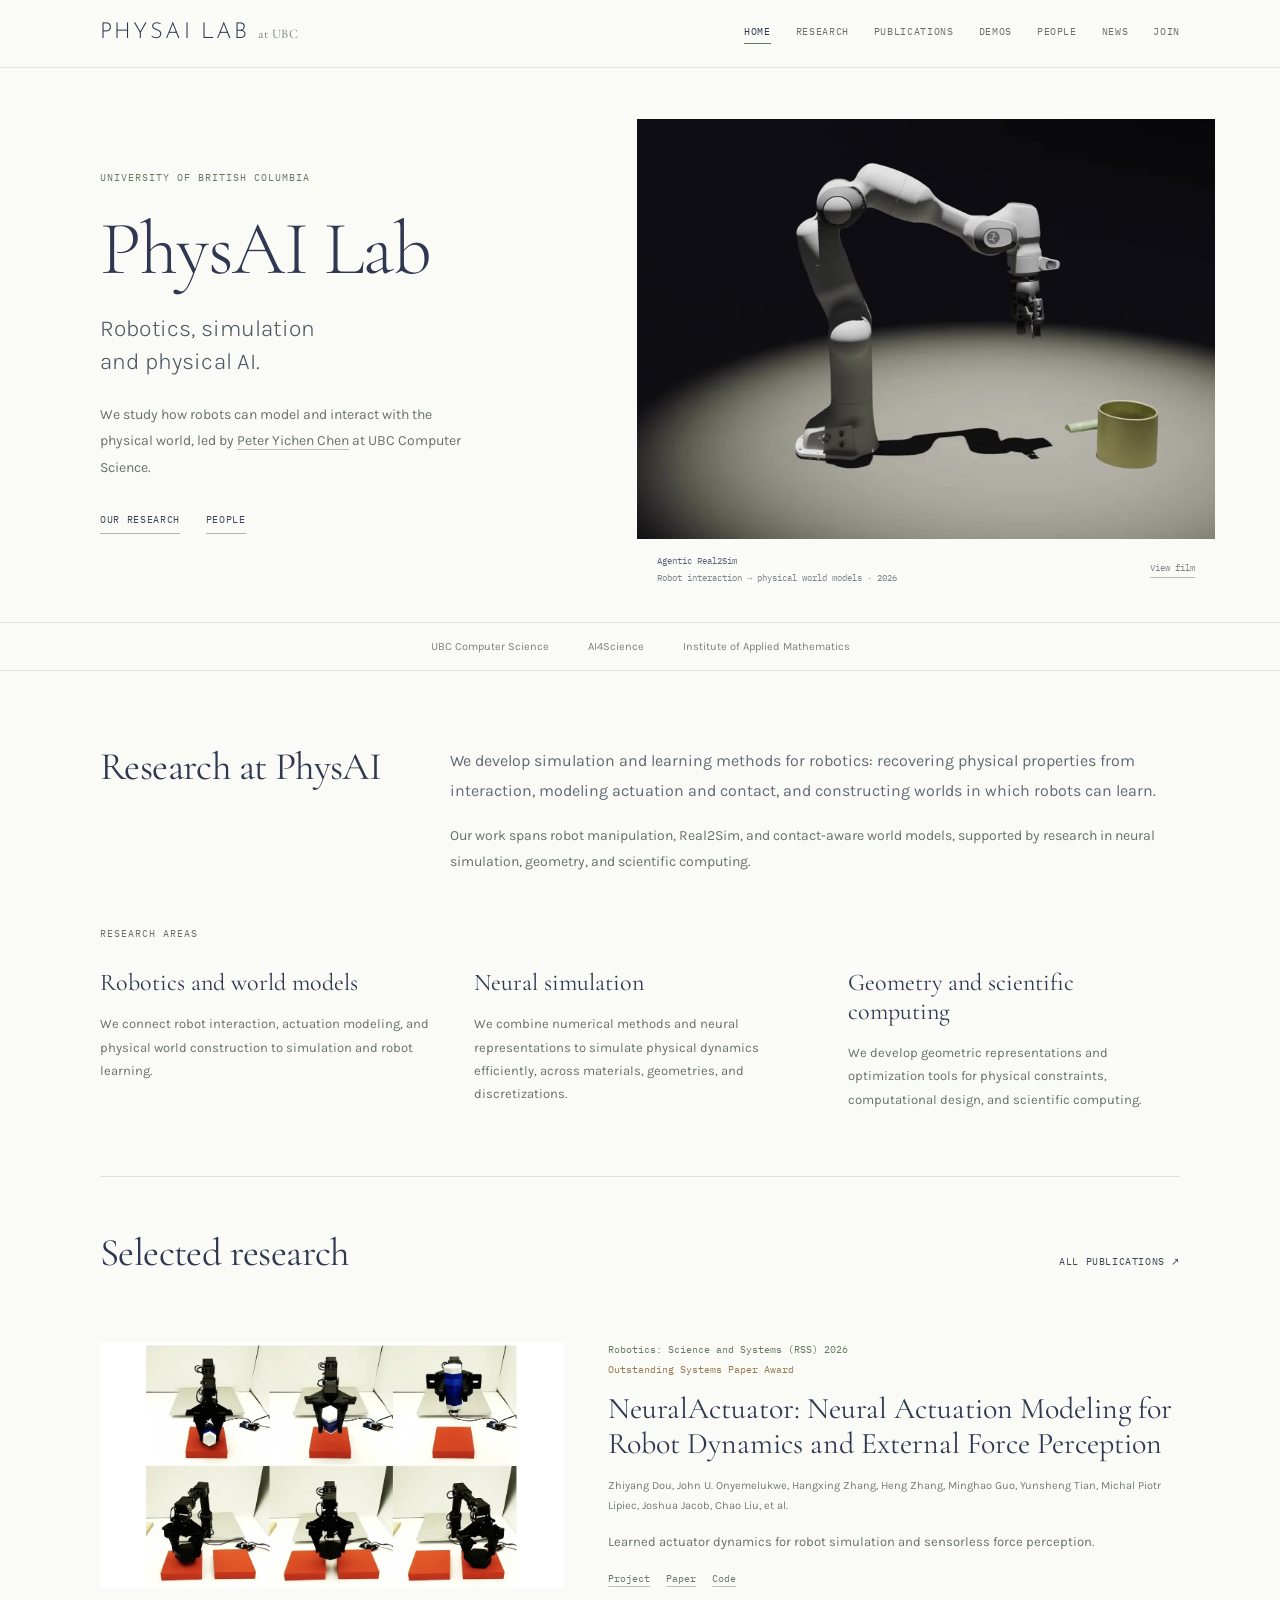
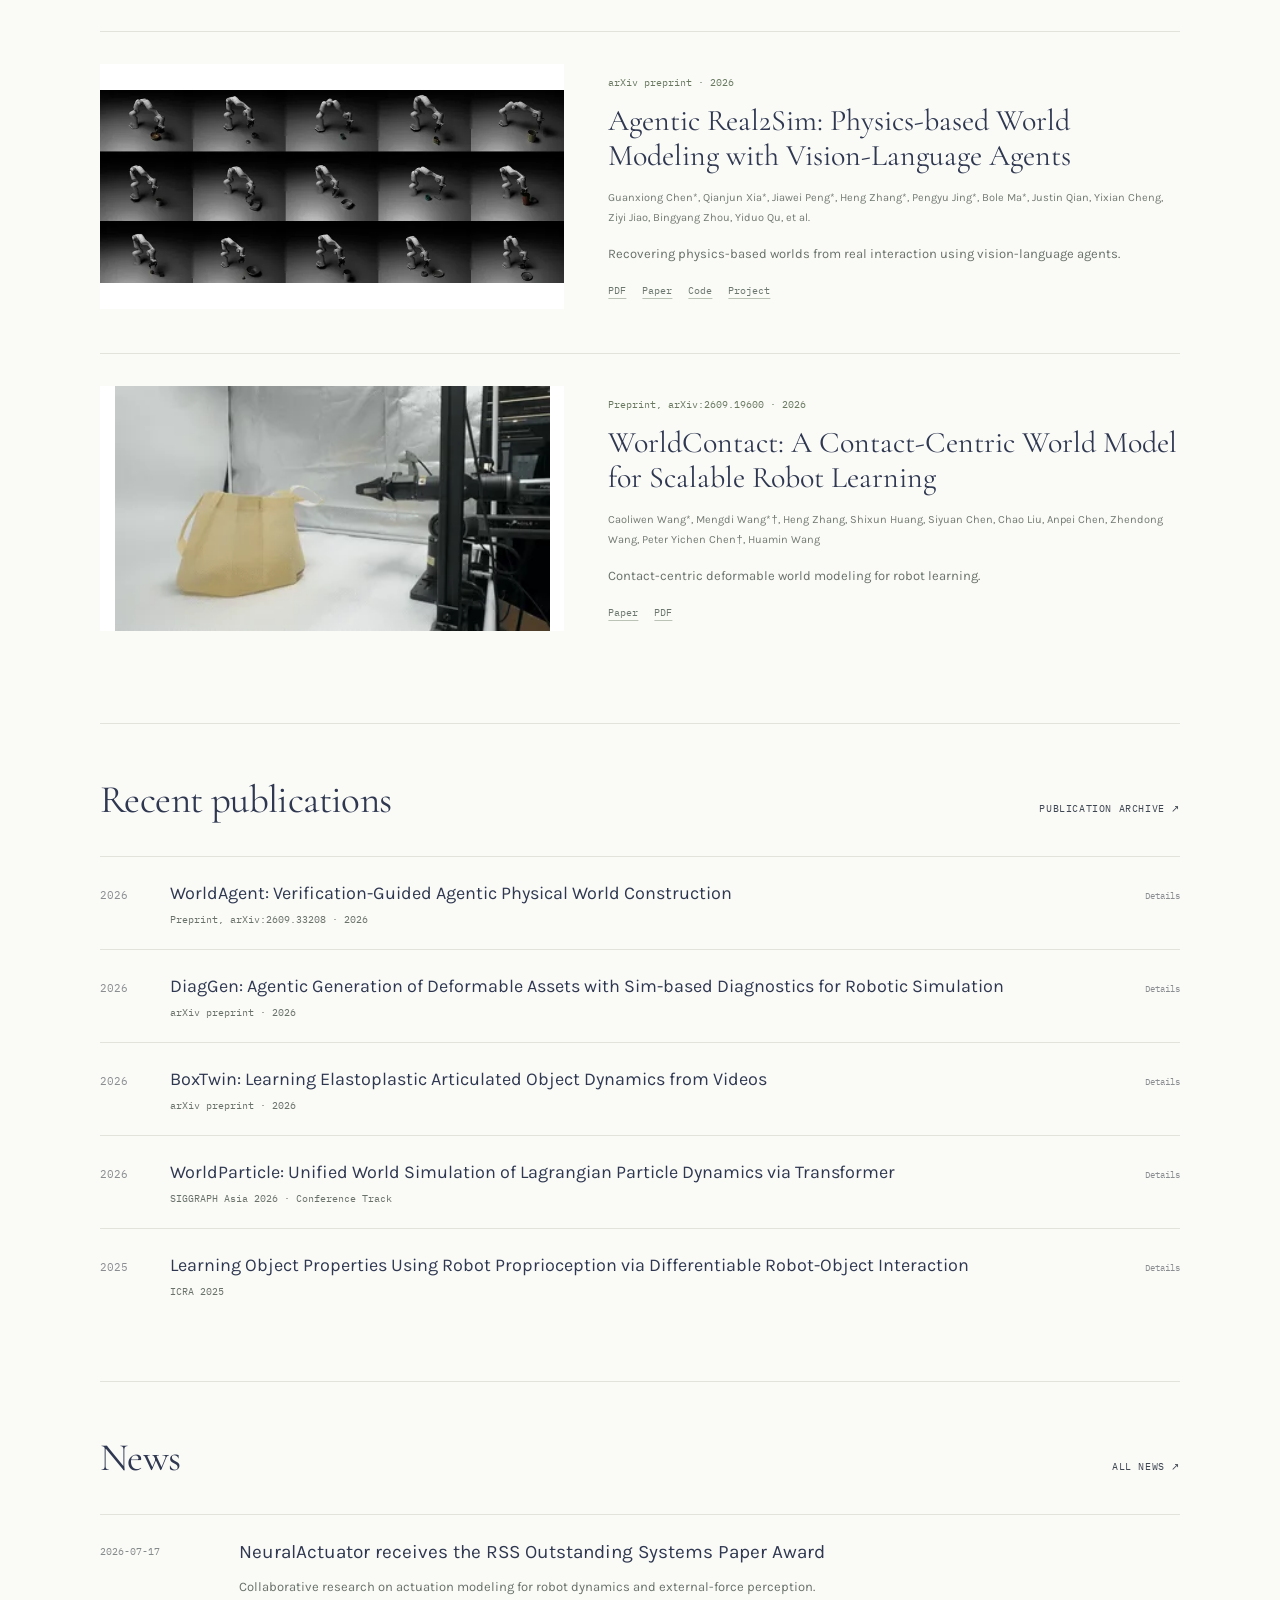
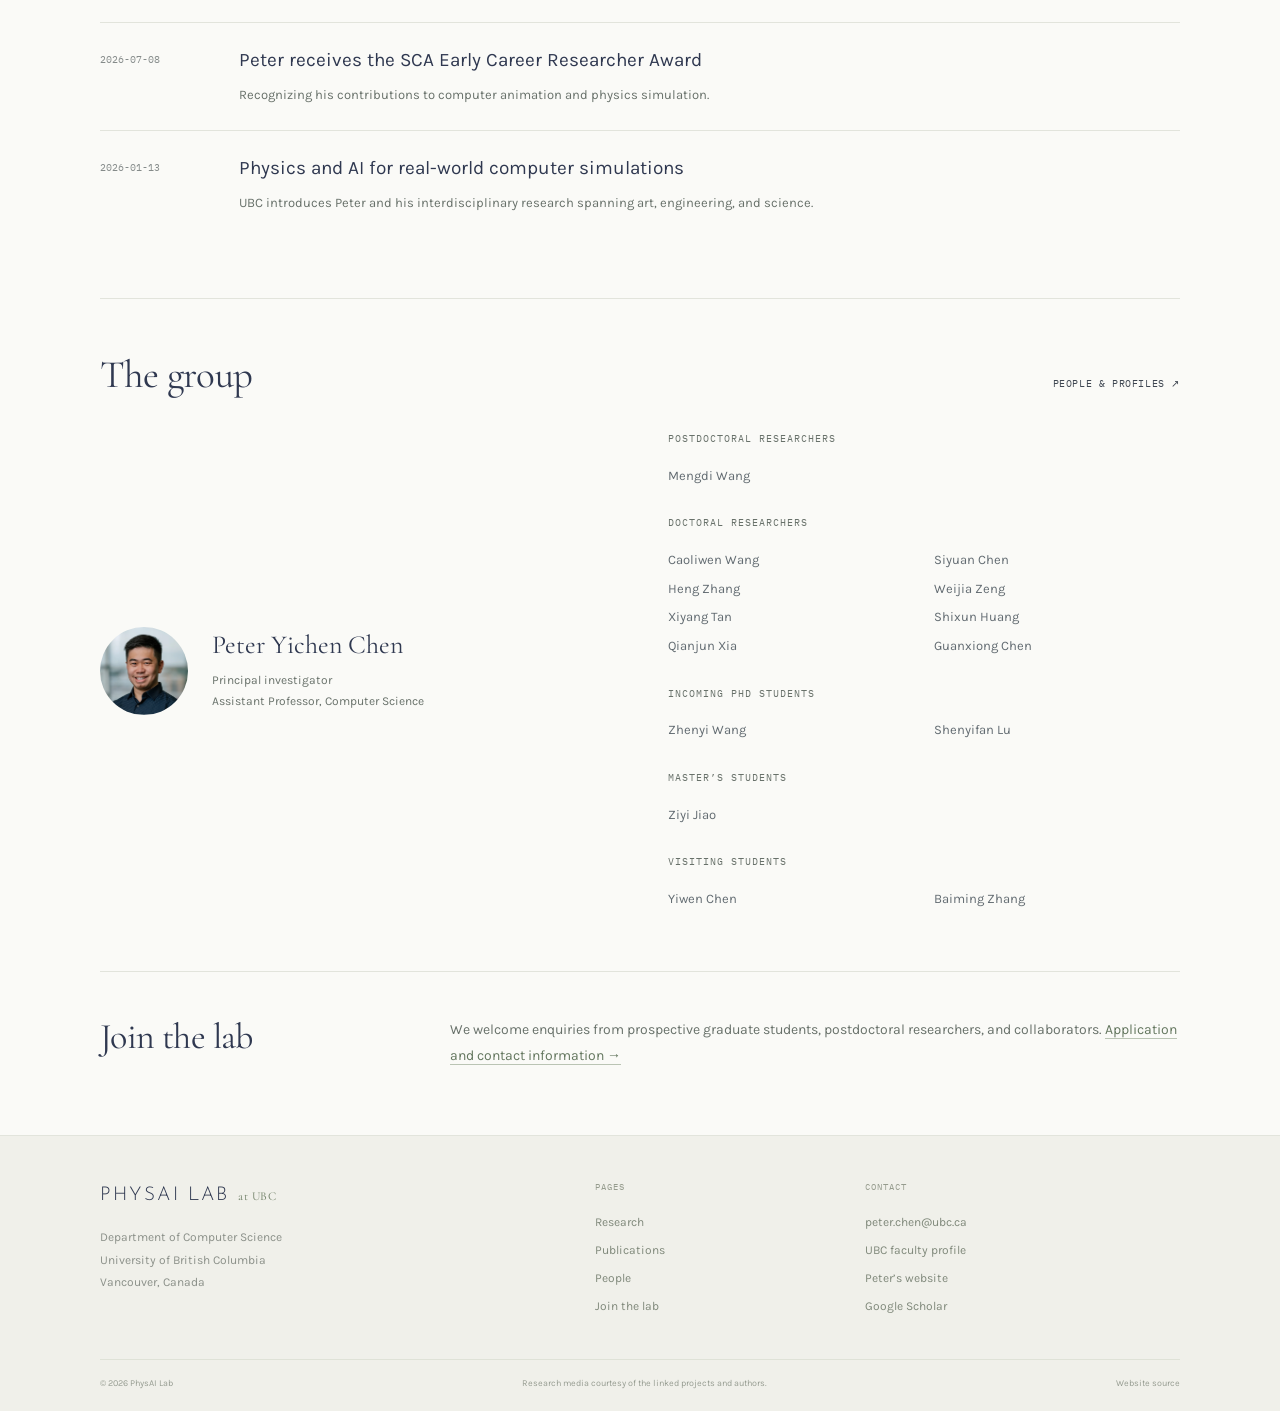
==== commit f57620d7: "Add incoming PhD, masters and visiting members from lab roster update" ====
--- a/index.html
+++ b/index.html
@@ -1,9 +1,9 @@
-<!doctype html><html lang="en"><head><meta charset="utf-8"><meta name="viewport" content="width=device-width,initial-scale=1"><title>Home | PhysAI Lab · UBC</title><meta name="description" content="PhysAI Lab at the University of British Columbia, led by Peter Yichen Chen. Research in robotics, physical world models, and physics simulation."><meta name="theme-color" content="#fafaf7"><meta property="og:title" content="Home | PhysAI Lab · UBC"><meta property="og:description" content="PhysAI Lab at the University of British Columbia, led by Peter Yichen Chen. Research in robotics, physical world models, and physics simulation."><meta property="og:type" content="website"><link rel="icon" href="assets/favicon.svg" type="image/svg+xml"><link rel="stylesheet" href="assets/fonts.css?v=robotics-3"><link rel="stylesheet" href="assets/site.css?v=robotics-3"><script src="assets/site.js?v=robotics-3" defer></script></head><body data-page="index"><a class="skip" href="#main">Skip to content</a><header class="site-header"><div class="container header-inner"><a class="brand" href="index.html" aria-label="PhysAI Lab home"><span class="brand-name">PhysAI Lab</span><span class="brand-at">at UBC</span></a><button class="menu-toggle" aria-expanded="false" aria-controls="site-nav">Menu <span aria-hidden="true">＋</span></button><nav id="site-nav" aria-label="Main navigation"><a href="index.html" aria-current="page">Home</a><a href="research.html">Research</a><a href="publications.html">Publications</a><a href="demos.html">Demos</a><a href="people.html">People</a><a href="news.html">News</a><a href="join.html">Join</a></nav></div></header><main id="main"><section class="lab-hero"><div class="container lab-hero-inner"><div class="lab-introduction"><p class="eyebrow">University of British Columbia</p><h1>PhysAI Lab</h1><p class="lab-subtitle">Robotics, simulation<br>and physical AI.</p><p class="lab-description">We study how robots can model and interact with the physical world, led by <a href="people.html#peter">Peter Yichen Chen</a> at UBC Computer Science.</p><div class="lab-links"><a href="research.html">Our research</a><a href="people.html">People</a></div></div><figure class="lab-figure"><div class="lab-figure-image"><img class="" src="assets/images/136e9926d1c9adc8.webp" alt="Agentic Real2Sim: Physics-based World Modeling with Vision-Language Agents — research result" fetchpriority="high" decoding="async"></div><figcaption><a href="publications.html#agentic-real2sim-physics-based-world-modeling-with-vision-language-agents">Agentic Real2Sim</a><span>Robot interaction → physical world models · 2026</span><button class="figure-film" data-media="https://agentic-real2sim.github.io/static/videos/ar2s_teaser.mp4" data-kind="video" data-title="Agentic Real2Sim: Physics-based World Modeling with Vision-Language Agents" data-project="https://agentic-real2sim.github.io/">View film</button></figcaption></figure></div></section>
+<!doctype html><html lang="en"><head><meta charset="utf-8"><meta name="viewport" content="width=device-width,initial-scale=1"><title>Home | PhysAI Lab · UBC</title><meta name="description" content="PhysAI Lab at the University of British Columbia, led by Peter Yichen Chen. Research in robotics, physical world models, and physics simulation."><meta name="theme-color" content="#fafaf7"><meta property="og:title" content="Home | PhysAI Lab · UBC"><meta property="og:description" content="PhysAI Lab at the University of British Columbia, led by Peter Yichen Chen. Research in robotics, physical world models, and physics simulation."><meta property="og:type" content="website"><link rel="icon" href="assets/favicon.svg" type="image/svg+xml"><link rel="stylesheet" href="assets/fonts.css?v=team-4"><link rel="stylesheet" href="assets/site.css?v=team-4"><script src="assets/site.js?v=team-4" defer></script></head><body data-page="index"><a class="skip" href="#main">Skip to content</a><header class="site-header"><div class="container header-inner"><a class="brand" href="index.html" aria-label="PhysAI Lab home"><span class="brand-name">PhysAI Lab</span><span class="brand-at">at UBC</span></a><button class="menu-toggle" aria-expanded="false" aria-controls="site-nav">Menu <span aria-hidden="true">＋</span></button><nav id="site-nav" aria-label="Main navigation"><a href="index.html" aria-current="page">Home</a><a href="research.html">Research</a><a href="publications.html">Publications</a><a href="demos.html">Demos</a><a href="people.html">People</a><a href="news.html">News</a><a href="join.html">Join</a></nav></div></header><main id="main"><section class="lab-hero"><div class="container lab-hero-inner"><div class="lab-introduction"><p class="eyebrow">University of British Columbia</p><h1>PhysAI Lab</h1><p class="lab-subtitle">Robotics, simulation<br>and physical AI.</p><p class="lab-description">We study how robots can model and interact with the physical world, led by <a href="people.html#peter">Peter Yichen Chen</a> at UBC Computer Science.</p><div class="lab-links"><a href="research.html">Our research</a><a href="people.html">People</a></div></div><figure class="lab-figure"><div class="lab-figure-image"><img class="" src="assets/images/136e9926d1c9adc8.webp" alt="Agentic Real2Sim: Physics-based World Modeling with Vision-Language Agents — research result" fetchpriority="high" decoding="async"></div><figcaption><a href="publications.html#agentic-real2sim-physics-based-world-modeling-with-vision-language-agents">Agentic Real2Sim</a><span>Robot interaction → physical world models · 2026</span><button class="figure-film" data-media="https://agentic-real2sim.github.io/static/videos/ar2s_teaser.mp4" data-kind="video" data-title="Agentic Real2Sim: Physics-based World Modeling with Vision-Language Agents" data-project="https://agentic-real2sim.github.io/">View film</button></figcaption></figure></div></section>
 <div class="affiliation-line"><div class="container"><span>UBC Computer Science</span><a href="https://caida.ubc.ca/aim-si">AI4Science</a><a href="https://www.iam.ubc.ca/">Institute of Applied Mathematics</a></div></div>
 <section class="container introduction-section"><h2>Research at PhysAI</h2><div><p>We develop simulation and learning methods for robotics: recovering physical properties from interaction, modeling actuation and contact, and constructing worlds in which robots can learn.</p><p>Our work spans robot manipulation, Real2Sim, and contact-aware world models, supported by research in neural simulation, geometry, and scientific computing.</p></div></section>
 <section class="container research-briefs"><p class="eyebrow">Research areas</p><div class="research-columns"><article><h3><a href="research.html#world-models">Robotics and world models</a></h3><p>We connect robot interaction, actuation modeling, and physical world construction to simulation and robot learning.</p></article><article><h3><a href="research.html#simulation">Neural simulation</a></h3><p>We combine numerical methods and neural representations to simulate physical dynamics efficiently, across materials, geometries, and discretizations.</p></article><article><h3><a href="research.html#science">Geometry and scientific computing</a></h3><p>We develop geometric representations and optimization tools for physical constraints, computational design, and scientific computing.</p></article></div></section>
 <section class="container section selected-section"><div class="section-head"><div><p class="eyebrow">Selected research</p><h2>Selected research</h2></div><a href="publications.html" class="text-link">All publications ↗</a></div><article class="selected-project"><div class="selected-visual"><img class="" src="assets/images/0c437f56e13de6e5.webp" alt="NeuralActuator: Neural Actuation Modeling for Robot Dynamics and External Force Perception — research result" loading="lazy" decoding="async"><button class="view-research" data-media="https://frank-zy-dou.github.io/projects/NeuralActuator/figures/fig_teaser_robot_control.webp" data-kind="image" data-title="NeuralActuator: Neural Actuation Modeling for Robot Dynamics and External Force Perception" data-project="https://frank-zy-dou.github.io/projects/NeuralActuator/">View result</button></div><div class="selected-text"><p class="project-meta">Robotics: Science and Systems (RSS) 2026 <span class="inline-award">Outstanding Systems Paper Award</span></p><h3><a href="publications.html#neuralactuator-neural-actuation-modeling-for-robot-dynamics-and-external-force-perception">NeuralActuator: Neural Actuation Modeling for Robot Dynamics and External Force Perception</a></h3><p class="authors">Zhiyang Dou, John U. Onyemelukwe, Hangxing Zhang, Heng Zhang, Minghao Guo, Yunsheng Tian, Michal Piotr Lipiec, Joshua Jacob, Chao Liu, et al.</p><p>Learned actuator dynamics for robot simulation and sensorless force perception.</p><div class="resource-links"><a href="https://frank-zy-dou.github.io/projects/NeuralActuator/">Project</a><a href="https://arxiv.org/abs/2607.11734">Paper</a><a href="https://github.com/Frank-ZY-Dou/Dynamics-Modeling/tree/main/NeuralActuator">Code</a></div></div></article><article class="selected-project"><div class="selected-visual"><img class="" src="assets/images/c2866183bbca0dc3.webp" alt="Agentic Real2Sim: Physics-based World Modeling with Vision-Language Agents — research result" loading="lazy" decoding="async"><button class="view-research" data-media="https://agentic-real2sim.github.io/static/videos/ar2s_teaser.mp4" data-kind="video" data-title="Agentic Real2Sim: Physics-based World Modeling with Vision-Language Agents" data-project="https://agentic-real2sim.github.io/">View research film</button></div><div class="selected-text"><p class="project-meta">arXiv preprint · 2026 </p><h3><a href="publications.html#agentic-real2sim-physics-based-world-modeling-with-vision-language-agents">Agentic Real2Sim: Physics-based World Modeling with Vision-Language Agents</a></h3><p class="authors">Guanxiong Chen*, Qianjun Xia*, Jiawei Peng*, Heng Zhang*, Pengyu Jing*, Bole Ma*, Justin Qian, Yixian Cheng, Ziyi Jiao, Bingyang Zhou, Yiduo Qu, et al.</p><p>Recovering physics-based worlds from real interaction using vision-language agents.</p><div class="resource-links"><a href="https://agentic-real2sim.github.io/static/paper/AR2S_2026-09-13-13-07_v1.pdf">PDF</a><a href="https://arxiv.org/abs/2607.19190">Paper</a><a href="https://github.com/agentic-real2sim/agentic_real2sim">Code</a><a href="https://agentic-real2sim.github.io/">Project</a></div></div></article><article class="selected-project"><div class="selected-visual"><img class="" src="assets/images/d277241d2dc338bf.webp" alt="WorldContact: A Contact-Centric World Model for Scalable Robot Learning — research result" loading="lazy" decoding="async"><button class="view-research" data-media="https://chensiyuan030105.github.io/assets/img/publication/thumbnail/2026worldcontact.gif" data-kind="image" data-title="WorldContact: A Contact-Centric World Model for Scalable Robot Learning" data-project="https://arxiv.org/abs/2609.19600">View result</button></div><div class="selected-text"><p class="project-meta">Preprint, arXiv:2609.19600 · 2026 </p><h3><a href="publications.html#worldcontact-a-contact-centric-world-model-for-scalable-robot-learning">WorldContact: A Contact-Centric World Model for Scalable Robot Learning</a></h3><p class="authors">Caoliwen Wang*, Mengdi Wang*†, Heng Zhang, Shixun Huang, Siyuan Chen, Chao Liu, Anpei Chen, Zhendong Wang, Peter Yichen Chen†, Huamin Wang</p><p>Contact-centric deformable world modeling for robot learning.</p><div class="resource-links"><a href="https://arxiv.org/abs/2609.19600">Paper</a><a href="https://arxiv.org/pdf/2609.19600">PDF</a></div></div></article></section>
 <section class="container section recent-section"><div class="section-head"><div><p class="eyebrow">Recent work</p><h2>Recent publications</h2></div><a href="publications.html" class="text-link">Publication archive ↗</a></div><article class="recent-paper"><span>2026</span><div><h3><a href="https://wclw1021.github.io/WorldAgent_Web/">WorldAgent: Verification-Guided Agentic Physical World Construction</a></h3><p>Preprint, arXiv:2609.33208 · 2026</p></div><a href="publications.html#worldagent-verification-guided-agentic-physical-world-construction" aria-label="Details for WorldAgent: Verification-Guided Agentic Physical World Construction">Details</a></article><article class="recent-paper"><span>2026</span><div><h3><a href="https://diaggen.github.io/">DiagGen: Agentic Generation of Deformable Assets with Sim-based Diagnostics for Robotic Simulation</a></h3><p>arXiv preprint · 2026</p></div><a href="publications.html#diaggen-agentic-generation-of-deformable-assets-with-sim-based-diagnostics-for-robotic-simulation" aria-label="Details for DiagGen: Agentic Generation of Deformable Assets with Sim-based Diagnostics for Robotic Simulation">Details</a></article><article class="recent-paper"><span>2026</span><div><h3><a href="https://arxiv.org/abs/2607.17132">BoxTwin: Learning Elastoplastic Articulated Object Dynamics from Videos</a></h3><p>arXiv preprint · 2026</p></div><a href="publications.html#boxtwin-learning-elastoplastic-articulated-object-dynamics-from-videos" aria-label="Details for BoxTwin: Learning Elastoplastic Articulated Object Dynamics from Videos">Details</a></article><article class="recent-paper"><span>2026</span><div><h3><a href="https://worldparticle.github.io/WorldParticle_Web/">WorldParticle: Unified World Simulation of Lagrangian Particle Dynamics via Transformer</a></h3><p>SIGGRAPH Asia 2026 · Conference Track</p></div><a href="publications.html#worldparticle-unified-world-simulation-of-lagrangian-particle-dynamics-via-transformer" aria-label="Details for WorldParticle: Unified World Simulation of Lagrangian Particle Dynamics via Transformer">Details</a></article><article class="recent-paper"><span>2025</span><div><h3><a href="https://dylanrandle.github.io/projects/learning-object-properties-proprioception/">Learning Object Properties Using Robot Proprioception via Differentiable Robot-Object Interaction</a></h3><p>ICRA 2025</p></div><a href="publications.html#learning-object-properties-using-robot-proprioception-via-differentiable-robot-object-interaction" aria-label="Details for Learning Object Properties Using Robot Proprioception via Differentiable Robot-Object Interaction">Details</a></article></section>
 <section class="container section home-news"><div class="section-head"><div><p class="eyebrow">News</p><h2>News</h2></div><a href="news.html" class="text-link">All news ↗</a></div><article class="news-row"><time datetime="2026-07-17">2026-07-17</time><div><span class="eyebrow">Award</span><h3><a href="https://cdfg.mit.edu/news/#neuralactuator-wins-outstanding-systems-paper-in-memory-of-seth">NeuralActuator receives the RSS Outstanding Systems Paper Award</a></h3><p>Collaborative research on actuation modeling for robot dynamics and external-force perception.</p></div></article><article class="news-row"><time datetime="2026-07-08">2026-07-08</time><div><span class="eyebrow">Recognition</span><h3><a href="https://www.cs.ubc.ca/news/2026/07/dr-chen-ecr-sca">Peter receives the SCA Early Career Researcher Award</a></h3><p>Recognizing his contributions to computer animation and physics simulation.</p></div></article><article class="news-row"><time datetime="2026-01-13">2026-01-13</time><div><span class="eyebrow">UBC profile</span><h3><a href="https://www.cs.ubc.ca/news/2026/01/new-faculty-dr-peter-yichen-chen">Physics and AI for real-world computer simulations</a></h3><p>UBC introduces Peter and his interdisciplinary research spanning art, engineering, and science.</p></div></article></section>
-<section class="container section home-people"><div class="section-head"><div><p class="eyebrow">People</p><h2>The group</h2></div><a href="people.html" class="text-link">People & profiles ↗</a></div><div class="home-group"><div class="home-pi"><img src="assets/images/bc958f516a07ae09.webp" alt="Peter Yichen Chen" loading="lazy"><div><a href="people.html#peter">Peter Yichen Chen</a><p>Principal investigator<br>Assistant Professor, Computer Science</p></div></div><div class="home-members"><p class="eyebrow">Postdoctoral researchers</p><div><a href="https://wang-mengdi.github.io/">Mengdi Wang</a></div><p class="eyebrow">Doctoral researchers</p><div><a href="https://wclw1021.github.io/">Caoliwen Wang</a><a href="https://chensiyuan030105.github.io/">Siyuan Chen</a><a href="https://peterchencyc.com/joining">Heng Zhang</a><a href="https://www.cs.ubc.ca/~kmyi/team/">Weijia Zeng</a><a href="https://supertan0204.github.io/">Xiyang Tan</a><a href="https://alessange.github.io/">Shixun Huang</a><a href="https://qianjun-xia.github.io/">Qianjun Xia</a><a href="https://www.cs.ubc.ca/~gxchen/">Guanxiong Chen</a></div></div></div></section>
+<section class="container section home-people"><div class="section-head"><div><p class="eyebrow">People</p><h2>The group</h2></div><a href="people.html" class="text-link">People & profiles ↗</a></div><div class="home-group"><div class="home-pi"><img src="assets/images/bc958f516a07ae09.webp" alt="Peter Yichen Chen" loading="lazy"><div><a href="people.html#peter">Peter Yichen Chen</a><p>Principal investigator<br>Assistant Professor, Computer Science</p></div></div><div class="home-members"><p class="eyebrow">Postdoctoral researchers</p><div><a href="https://wang-mengdi.github.io/">Mengdi Wang</a></div><p class="eyebrow">Doctoral researchers</p><div><a href="https://wclw1021.github.io/">Caoliwen Wang</a><a href="https://chensiyuan030105.github.io/">Siyuan Chen</a><a href="https://peterchencyc.com/joining">Heng Zhang</a><a href="https://www.cs.ubc.ca/~kmyi/team/">Weijia Zeng</a><a href="https://supertan0204.github.io/">Xiyang Tan</a><a href="https://alessange.github.io/">Shixun Huang</a><a href="https://qianjun-xia.github.io/">Qianjun Xia</a><a href="https://www.cs.ubc.ca/~gxchen/">Guanxiong Chen</a></div><p class="eyebrow">Incoming PhD students</p><div><span class="member-name">Zhenyi Wang</span><span class="member-name">Shenyifan Lu</span></div><p class="eyebrow">Master’s students</p><div><span class="member-name">Ziyi Jiao</span></div><p class="eyebrow">Visiting students</p><div><span class="member-name">Yiwen Chen</span><a href="https://baiming-zhang.github.io/">Baiming Zhang</a></div></div></div></section>
 <section class="container home-joining"><h2>Join the lab</h2><p>We welcome enquiries from prospective graduate students, postdoctoral researchers, and collaborators. <a href="join.html">Application and contact information →</a></p></section></main><footer class="site-footer"><div class="container footer-grid"><div><a class="brand" href="index.html"><span class="brand-name">PhysAI Lab</span><span class="brand-at">at UBC</span></a><p>Department of Computer Science<br>University of British Columbia<br>Vancouver, Canada</p></div><div><h2>Pages</h2><a href="research.html">Research</a><a href="publications.html">Publications</a><a href="people.html">People</a><a href="join.html">Join the lab</a></div><div><h2>Contact</h2><a href="mailto:peter.chen@ubc.ca">peter.chen@ubc.ca</a><a href="https://www.cs.ubc.ca/people/peter-yichen-chen">UBC faculty profile</a><a href="https://peterchencyc.com/">Peter’s website</a><a href="https://scholar.google.com/citations?user=9TX3RmEAAAAJ">Google Scholar</a></div></div><div class="container footer-bottom"><span>© 2026 PhysAI Lab</span><span>Research media courtesy of the linked projects and authors.</span><a href="https://github.com/chensiyuan030105/physai-demo">Website source</a></div></footer><dialog id="media-dialog" aria-labelledby="media-title"><div class="dialog-head"><p id="media-title"></p><button id="close-dialog" aria-label="Close preview">Close ×</button></div><div id="media-content"></div><div class="dialog-bottom"><span>Research demo · media from the project authors</span><a id="media-project">Open source project ↗</a></div></dialog></body></html>
--- a/assets/site.css
+++ b/assets/site.css
@@ -3,7 +3,7 @@
 *{box-sizing:border-box}html{scroll-behavior:smooth;scroll-padding-top:90px}body{margin:0;background:var(--paper);color:var(--text);font:400 16px/1.75 var(--sans);-webkit-font-smoothing:antialiased}a{color:inherit;text-underline-offset:4px;text-decoration-thickness:1px}a:hover{color:var(--accent)}button,input,select{font:inherit;color:inherit}button{cursor:pointer;border-radius:0}button:disabled{cursor:default}a,button,input,select{touch-action:manipulation}a:focus-visible,button:focus-visible,input:focus-visible,select:focus-visible{outline:2px solid #778770;outline-offset:5px}img,video{display:block;max-width:100%}h1,h2,h3,p,figure{margin:0}h1,h2,h3{color:var(--ink);font-weight:400}h1,h2{font-family:var(--serif);line-height:1.1;letter-spacing:-.6px}h1{font-size:62px}h2{font-size:39px}h3{line-height:1.35}p+p{margin-top:20px}button{background:none;border:1px solid var(--line)}[hidden]{display:none!important}.container{width:min(1080px,calc(100% - 96px));margin-inline:auto}.eyebrow{font:400 10px/1.65 var(--mono);letter-spacing:1px;text-transform:uppercase;color:var(--muted)}.lede{font:400 17px/1.8 var(--sans);max-width:760px;color:#626a70}.text-link{font:400 10px/1.8 var(--mono);text-transform:uppercase;letter-spacing:.6px;text-decoration:none}.text-link:hover{text-decoration:underline}.button{display:inline-block;padding:9px 16px;border:1px solid #9fa5a0;font:400 10px/1.7 var(--mono);letter-spacing:.5px;text-transform:uppercase;text-decoration:none;background:transparent}.button:hover{background:var(--wash)}.button.primary,.button.light{color:var(--ink);background:transparent}.skip{position:fixed;top:-80px;left:20px;z-index:30;padding:8px 15px;background:var(--paper);border:1px solid var(--ink)}.skip:focus{top:10px}.sr-only{position:absolute;width:1px;height:1px;padding:0;margin:-1px;overflow:hidden;clip:rect(0,0,0,0);white-space:nowrap;border:0}
 .site-header{position:sticky;top:0;z-index:10;border-bottom:1px solid var(--line);background:#fafaf7fa}.header-inner{height:67px;display:flex;justify-content:space-between;align-items:center;gap:35px}.brand{display:inline-flex;gap:9px;align-items:baseline;text-decoration:none;white-space:nowrap;color:var(--ink)}.brand-name{font:300 22px/1.4 'Josefin Sans',var(--sans);letter-spacing:2.1px;text-transform:uppercase}.brand-at{font:400 13px var(--serif);color:var(--accent);letter-spacing:.5px}#site-nav{display:flex;gap:25px;align-items:center}#site-nav a{font:400 10px/1.6 var(--mono);letter-spacing:.65px;text-transform:uppercase;text-decoration:none;color:var(--muted);padding-bottom:3px;border-bottom:1px solid transparent}#site-nav a:hover,#site-nav a[aria-current]{color:var(--ink);border-bottom-color:var(--accent)}.menu-toggle{display:none}
 .lab-hero{border-bottom:1px solid var(--line)}.lab-hero-inner{min-height:554px;display:grid;grid-template-columns:1fr 1.15fr;gap:65px;align-items:center;padding-block:44px 30px}.lab-introduction{padding-block:20px}.lab-introduction .eyebrow{font-size:10px;color:var(--accent);margin-bottom:25px}.lab-introduction h1{font-size:76px;line-height:1;margin-bottom:25px;font-weight:300;letter-spacing:-1.5px}.lab-subtitle{font-size:23px;font-weight:300;line-height:1.45;letter-spacing:.15px;color:#505a65}.lab-description{font-size:14px;line-height:1.9;color:var(--muted);max-width:380px;margin-top:23px}.lab-description a{text-decoration-color:#bac0b4}.lab-links{display:flex;gap:26px;margin-top:32px}.lab-links a{font:400 10px var(--mono);text-transform:uppercase;letter-spacing:.65px;text-decoration:none;padding-bottom:7px;border-bottom:1px solid #aeb8a8}.lab-links a:hover{border-color:var(--ink)}.lab-figure{min-width:0;align-self:center;margin-right:-35px}.lab-figure-image{height:420px;position:relative;display:flex;align-items:center;justify-content:center;overflow:hidden;background:#101013}.lab-figure-image>img{height:100%;width:100%;object-fit:cover;object-position:center}.lab-figure figcaption{display:grid;grid-template-columns:1fr auto;gap:2px 12px;margin:15px 20px 0;font:400 9px/1.6 var(--mono);color:#7e8587}.lab-figure figcaption>a{text-decoration:none;color:#596677}.lab-figure figcaption>span{grid-column:1}.figure-film{grid-column:2;grid-row:1/3;align-self:center;border:0;border-bottom:1px solid #b7beb1;font:400 9px var(--mono);padding:0 0 4px}.affiliation-line{border-bottom:1px solid var(--line);padding:17px 0}.affiliation-line>.container{display:flex;align-items:center;justify-content:center;gap:39px;font:400 11px var(--sans);color:#7a807e}.affiliation-line a{text-decoration:none}.affiliation-line a:hover{text-decoration:underline}
-.introduction-section{display:grid;grid-template-columns:285px 1fr;gap:65px;padding-block:75px 50px}.introduction-section h2{font-size:39px}.introduction-section p{font-size:16px;line-height:1.9;color:#626b71}.introduction-section p+p{font-size:14px;margin-top:16px;color:var(--muted)}.research-briefs{padding-block:0 65px}.research-briefs>.eyebrow{margin-bottom:27px}.research-columns{display:grid;grid-template-columns:repeat(3,1fr);gap:42px}.research-columns h3{font:400 24px/1.2 var(--serif);margin-bottom:14px}.research-columns h3 a{text-decoration:none}.research-columns h3 a:hover{text-decoration:underline}.research-columns p{font-size:13px;line-height:1.8;color:var(--muted)}.section{padding-block:55px 60px;border-top:1px solid var(--line)}.section-head{display:flex;align-items:baseline;justify-content:space-between;gap:40px;margin-bottom:34px}.section-head .eyebrow{display:none}.section-head h2{font-size:39px}.section-head .text-link{white-space:nowrap}.section-desc{font-size:14px;line-height:1.8;max-width:460px;color:var(--muted)}.selected-project{display:grid;grid-template-columns:43% 1fr;gap:44px;align-items:center;padding:32px 0}.selected-project+.selected-project{border-top:1px solid var(--line);margin-top:12px}.selected-visual{position:relative;min-height:230px;display:flex;align-items:center;justify-content:center;background:#fff}.selected-visual>img{width:100%;height:245px;object-fit:contain}.view-research{position:absolute;bottom:4px;left:10px;font:400 9px var(--mono);background:#fafaf7ed;border:0;border-bottom:1px solid #aab4a0;padding:5px 0;opacity:0;transition:opacity .15s}.selected-visual:hover .view-research,.view-research:focus-visible{opacity:1}.selected-text .project-meta{font:400 10px/1.7 var(--mono);color:var(--accent);margin-bottom:13px}.selected-text h3{font:400 30px/1.15 var(--serif);margin-bottom:15px;color:var(--ink)}.selected-text h3 a{text-decoration:none}.selected-text h3 a:hover{text-decoration:underline}.selected-text .authors{font-size:11px;line-height:1.8;color:#727b72;margin-bottom:14px}.selected-text p:not(.project-meta):not(.authors){font-size:13px;color:var(--muted);line-height:1.8;margin:0 0 18px}.inline-award{display:block;color:#9a7951;font:400 10px/1.8 var(--mono);margin-top:3px}.resource-links{display:flex;gap:7px 16px;flex-wrap:wrap;align-items:center}.resource-links a,.resource-links button{border:0;background:transparent;padding:0;font:400 10px/1.6 var(--mono);text-decoration:underline;text-decoration-color:#bbc3b7;text-underline-offset:4px;white-space:nowrap;color:#6b776f}.resource-links a:hover,.resource-links button:hover{color:var(--ink);text-decoration-color:var(--ink)}.recent-paper{display:grid;grid-template-columns:48px 1fr 60px;gap:22px;align-items:baseline;padding:23px 0;border-top:1px solid var(--line)}.recent-paper>span{font:400 11px var(--mono);color:#8a8e91}.recent-paper h3{font:400 18px/1.45 var(--sans);margin-bottom:7px}.recent-paper h3 a{text-decoration:none}.recent-paper h3 a:hover{text-decoration:underline}.recent-paper p{font:400 10px var(--mono);color:var(--muted)}.recent-paper>a{font:400 9px var(--mono);color:#8a8e91;text-align:right;text-decoration:none}.recent-paper>a:hover{text-decoration:underline}.news-row{display:grid;grid-template-columns:104px 1fr;gap:35px;padding:24px 0;border-top:1px solid var(--line)}.news-row time{font:400 10px/1.8 var(--mono);color:#858b8a;padding-top:4px}.news-row .eyebrow{display:none}.news-row h3{font:400 19px/1.45 var(--sans);margin-bottom:8px}.news-row h3 a{text-decoration:none}.news-row h3 a:hover{text-decoration:underline}.news-row p{font-size:13px;line-height:1.8;color:var(--muted)}.home-group{display:grid;grid-template-columns:1fr 1fr;gap:55px;align-items:center}.home-pi{display:flex;gap:24px;align-items:center}.home-pi img{width:88px;height:88px;object-fit:cover;object-position:center 30%;border-radius:50%}.home-pi a{font:400 26px var(--serif);text-decoration:none;color:var(--ink)}.home-pi p{font-size:12px;line-height:1.8;margin-top:8px;color:var(--muted)}.home-members>.eyebrow{margin-bottom:17px}.home-members>div+.eyebrow{margin-top:28px}.home-members>div{display:grid;grid-template-columns:1fr 1fr;gap:6px 20px}.home-members a{font-size:13px;text-decoration:none;color:#626b71}.home-members a:hover{text-decoration:underline}.home-joining{border-top:1px solid var(--line);padding-block:45px 65px;display:grid;grid-template-columns:285px 1fr;gap:65px}.home-joining h2{font-size:36px}.home-joining p{font-size:14px;line-height:1.9;color:var(--muted)}.home-joining a{color:#63765e;text-decoration-color:#bac4b4}
+.introduction-section{display:grid;grid-template-columns:285px 1fr;gap:65px;padding-block:75px 50px}.introduction-section h2{font-size:39px}.introduction-section p{font-size:16px;line-height:1.9;color:#626b71}.introduction-section p+p{font-size:14px;margin-top:16px;color:var(--muted)}.research-briefs{padding-block:0 65px}.research-briefs>.eyebrow{margin-bottom:27px}.research-columns{display:grid;grid-template-columns:repeat(3,1fr);gap:42px}.research-columns h3{font:400 24px/1.2 var(--serif);margin-bottom:14px}.research-columns h3 a{text-decoration:none}.research-columns h3 a:hover{text-decoration:underline}.research-columns p{font-size:13px;line-height:1.8;color:var(--muted)}.section{padding-block:55px 60px;border-top:1px solid var(--line)}.section-head{display:flex;align-items:baseline;justify-content:space-between;gap:40px;margin-bottom:34px}.section-head .eyebrow{display:none}.section-head h2{font-size:39px}.section-head .text-link{white-space:nowrap}.section-desc{font-size:14px;line-height:1.8;max-width:460px;color:var(--muted)}.selected-project{display:grid;grid-template-columns:43% 1fr;gap:44px;align-items:center;padding:32px 0}.selected-project+.selected-project{border-top:1px solid var(--line);margin-top:12px}.selected-visual{position:relative;min-height:230px;display:flex;align-items:center;justify-content:center;background:#fff}.selected-visual>img{width:100%;height:245px;object-fit:contain}.view-research{position:absolute;bottom:4px;left:10px;font:400 9px var(--mono);background:#fafaf7ed;border:0;border-bottom:1px solid #aab4a0;padding:5px 0;opacity:0;transition:opacity .15s}.selected-visual:hover .view-research,.view-research:focus-visible{opacity:1}.selected-text .project-meta{font:400 10px/1.7 var(--mono);color:var(--accent);margin-bottom:13px}.selected-text h3{font:400 30px/1.15 var(--serif);margin-bottom:15px;color:var(--ink)}.selected-text h3 a{text-decoration:none}.selected-text h3 a:hover{text-decoration:underline}.selected-text .authors{font-size:11px;line-height:1.8;color:#727b72;margin-bottom:14px}.selected-text p:not(.project-meta):not(.authors){font-size:13px;color:var(--muted);line-height:1.8;margin:0 0 18px}.inline-award{display:block;color:#9a7951;font:400 10px/1.8 var(--mono);margin-top:3px}.resource-links{display:flex;gap:7px 16px;flex-wrap:wrap;align-items:center}.resource-links a,.resource-links button{border:0;background:transparent;padding:0;font:400 10px/1.6 var(--mono);text-decoration:underline;text-decoration-color:#bbc3b7;text-underline-offset:4px;white-space:nowrap;color:#6b776f}.resource-links a:hover,.resource-links button:hover{color:var(--ink);text-decoration-color:var(--ink)}.recent-paper{display:grid;grid-template-columns:48px 1fr 60px;gap:22px;align-items:baseline;padding:23px 0;border-top:1px solid var(--line)}.recent-paper>span{font:400 11px var(--mono);color:#8a8e91}.recent-paper h3{font:400 18px/1.45 var(--sans);margin-bottom:7px}.recent-paper h3 a{text-decoration:none}.recent-paper h3 a:hover{text-decoration:underline}.recent-paper p{font:400 10px var(--mono);color:var(--muted)}.recent-paper>a{font:400 9px var(--mono);color:#8a8e91;text-align:right;text-decoration:none}.recent-paper>a:hover{text-decoration:underline}.news-row{display:grid;grid-template-columns:104px 1fr;gap:35px;padding:24px 0;border-top:1px solid var(--line)}.news-row time{font:400 10px/1.8 var(--mono);color:#858b8a;padding-top:4px}.news-row .eyebrow{display:none}.news-row h3{font:400 19px/1.45 var(--sans);margin-bottom:8px}.news-row h3 a{text-decoration:none}.news-row h3 a:hover{text-decoration:underline}.news-row p{font-size:13px;line-height:1.8;color:var(--muted)}.home-group{display:grid;grid-template-columns:1fr 1fr;gap:55px;align-items:center}.home-pi{display:flex;gap:24px;align-items:center}.home-pi img{width:88px;height:88px;object-fit:cover;object-position:center 30%;border-radius:50%}.home-pi a{font:400 26px var(--serif);text-decoration:none;color:var(--ink)}.home-pi p{font-size:12px;line-height:1.8;margin-top:8px;color:var(--muted)}.home-members>.eyebrow{margin-bottom:17px}.home-members>div+.eyebrow{margin-top:28px}.home-members>div{display:grid;grid-template-columns:1fr 1fr;gap:6px 20px}.home-members a,.home-members .member-name{font-size:13px;text-decoration:none;color:#626b71}.home-members a:hover{text-decoration:underline}.home-joining{border-top:1px solid var(--line);padding-block:45px 65px;display:grid;grid-template-columns:285px 1fr;gap:65px}.home-joining h2{font-size:36px}.home-joining p{font-size:14px;line-height:1.9;color:var(--muted)}.home-joining a{color:#63765e;text-decoration-color:#bac4b4}
 .page-intro{padding-block:65px 50px}.page-intro>.eyebrow{margin-bottom:19px}.page-intro h1{font-size:58px;margin-bottom:22px}.page-intro .lede{font-size:16px;line-height:1.85;max-width:750px}.research-detail{display:grid;grid-template-columns:290px 1fr;gap:70px}.research-heading .eyebrow{font-size:9px;margin-bottom:18px}.research-heading h2{font-size:35px;line-height:1.15;margin-bottom:22px}.research-heading>h3{display:none}.research-heading>p:not(.eyebrow){font-size:14px;color:var(--muted);line-height:1.85}.direction-projects{display:flex;flex-direction:column;gap:30px}.direction-projects article{display:grid;grid-template-columns:135px 1fr;gap:25px}.direction-projects article>div:first-child{height:115px;background:#fff}.direction-projects img{width:100%;height:100%;object-fit:contain}.direction-projects h3{font:400 19px/1.4 var(--sans);margin:7px 0 11px}.direction-projects h3 a{text-decoration:none}.direction-projects h3 a:hover{text-decoration:underline}.direction-projects .eyebrow{font-size:9px;letter-spacing:.25px}.direction-projects p:not(.eyebrow){font-size:12px;line-height:1.8;color:var(--muted);margin-bottom:12px}.research-context{border-top:1px solid var(--line);padding-block:40px 60px}.research-context h2{font-size:33px;margin:15px 0 24px}.research-context p{font-size:14px;color:var(--muted);max-width:800px}
 .filters{border:0;border-top:1px solid var(--line);border-bottom:1px solid var(--line);padding:22px 0;margin-bottom:20px}.filters label{font:400 9px/1.6 var(--mono);text-transform:uppercase;letter-spacing:.5px;color:var(--muted);display:flex;flex-direction:column;gap:7px}.filters input{width:100%;padding:9px 0 12px;font:400 17px var(--sans);border:0;border-bottom:1px solid #cdd2c8;background:transparent;border-radius:0;color:var(--text)}.filters input::placeholder{color:#9a9d9e}.filter-row{display:flex;align-items:flex-end;gap:20px;margin-top:22px}.filters select{font:400 12px var(--sans);padding:7px 24px 7px 8px;border:1px solid var(--line);background:transparent;min-height:35px;max-width:225px;border-radius:0}.reset{margin-left:auto;padding:8px 0;border:0;font:400 10px var(--mono);color:var(--muted);white-space:nowrap}.reset:hover{text-decoration:underline}.results-bar{display:flex;justify-content:space-between;gap:20px;font:400 10px var(--mono);color:#939792;padding:5px 0 23px}.paper-row{display:grid;grid-template-columns:190px 1fr;gap:35px;padding:29px 0;border-top:1px solid var(--line);scroll-margin-top:90px}.paper-thumb{width:190px;height:137px;overflow:hidden;display:block;background:#fff}.paper-thumb img{height:100%;width:100%;object-fit:contain}.media-placeholder{height:100%;width:100%;background:var(--paper)}.paper-body h2{font:500 19px/1.4 var(--sans);margin:7px 0 11px;letter-spacing:0}.paper-body h2 a{text-decoration:none}.paper-body h2 a:hover{text-decoration:underline}.paper-venue{font:400 10px/1.8 var(--mono);color:#68795f}.paper-authors{font-size:12px;line-height:1.85;color:#727b72;margin-bottom:12px}.paper-authors strong{font-weight:500;color:#5d6573}.paper-tags{display:flex;gap:0;flex-wrap:wrap;font-size:10px;color:#989e98;margin-bottom:13px}.paper-tags>span+span:before{content:'·';margin-inline:9px}.paper-row[data-status="Published / accepted"] .paper-tags>span:first-child{display:none}.paper-row[data-status="Published / accepted"] .paper-tags>span:nth-child(2):before{display:none}.award-badge{display:inline;font:400 9px/1.8 var(--mono);color:#9d7b50;margin-left:8px}.paper-row:target{background:#eff1e9;box-shadow:0 0 0 10px #eff1e9}.collection-note{padding-top:25px;border-top:1px solid var(--line);font-size:11px;line-height:1.85;color:#8b928a;margin-block:25px 65px}.bib-panel{padding:18px;background:#f1f2ec;border-left:1px solid #bbc4b2;margin-top:20px}.bib-panel pre{white-space:pre-wrap;overflow-wrap:anywhere;font:400 11px/1.7 var(--mono);margin:0 0 13px}.bib-panel button{font:400 10px var(--mono);padding:7px 12px}#no-results{padding:60px 20px;text-align:center}#no-results h2{margin-bottom:18px}#no-results p{margin-bottom:20px}
 .demo-filters{display:flex;gap:23px;flex-wrap:wrap;border-bottom:1px solid var(--line);padding:0 0 15px;margin-bottom:35px}.demo-filters button{border:0;border-bottom:1px solid transparent;font:400 10px var(--mono);padding:5px 0;color:#727b72}.demo-filters button:hover,.demo-filters button[aria-pressed="true"]{color:var(--ink);border-color:var(--accent)}.demo-grid{display:grid;grid-template-columns:1fr 1fr;gap:50px 40px}.demo-card{min-width:0}.demo-media{position:relative;aspect-ratio:1.75;background:#fff}.demo-media>img{height:100%;width:100%;object-fit:contain}.preview-button{position:absolute;bottom:12px;left:12px;border:1px solid #d3d9cb;background:#fafaf7e8;font:400 9px var(--mono);padding:8px 11px;color:#5d6858}.preview-button:hover{border-color:var(--accent)}.demo-body{padding-top:20px}.demo-body>.eyebrow{font-size:9px;letter-spacing:.35px;margin-bottom:11px}.demo-body h2{font-size:30px;line-height:1.15;margin-bottom:13px}.demo-body>p:not(.eyebrow){font-size:13px;line-height:1.8;color:var(--muted);margin-bottom:17px}.demo-detail{font-size:10px;display:inline-block;color:#90988b;margin-top:15px;text-decoration:none}.demo-detail:hover{text-decoration:underline}
@@ -12,6 +12,6 @@
 .site-footer{padding-block:45px 20px;border-top:1px solid var(--line);background:#f0f0ea}.footer-grid{display:grid;grid-template-columns:2fr 1fr 1.4fr;gap:45px}.footer-grid .brand-name{font-size:19px}.footer-grid .brand-at{font-size:12px}.footer-grid p{font-size:12px;line-height:1.85;color:#8b9089;margin-top:17px}.footer-grid h2{font:400 9px var(--mono);text-transform:uppercase;letter-spacing:1px;color:#969c8e;margin-bottom:20px}.footer-grid>div:not(:first-child) a{display:block;font-size:12px;color:#7f887a;text-decoration:none;margin-bottom:7px}.footer-grid>div:not(:first-child) a:hover{text-decoration:underline}.footer-bottom{display:flex;justify-content:space-between;gap:20px;margin-top:35px;padding-top:16px;border-top:1px solid #dfe2d7;font:400 9px/1.7 var(--sans);color:#969c91}.footer-bottom a{text-decoration:none}
 dialog{width:min(1000px,calc(100% - 36px));padding:0;max-height:92vh;border:1px solid var(--line);background:var(--paper);color:var(--text);box-shadow:0 20px 80px #0003}dialog::backdrop{background:#222936b8}.dialog-head{padding:18px 22px;display:flex;justify-content:space-between;gap:20px;align-items:center;border-bottom:1px solid var(--line)}.dialog-head p{font:400 18px/1.3 var(--serif);color:var(--ink)}.dialog-head button{font:400 10px var(--mono);padding:6px 10px;white-space:nowrap}#media-content{background:#111820;display:flex;align-items:center;justify-content:center;min-height:120px}#media-content img,#media-content video{width:100%;max-height:65vh;object-fit:contain}.dialog-bottom{padding:14px 22px;display:flex;justify-content:space-between;gap:20px;font:400 9px/1.7 var(--mono);color:var(--muted)}.media-error{padding:40px;color:white;text-align:center;font-size:14px}
 @media(max-width:1050px){.container{width:calc(100% - 64px)}#site-nav{gap:19px}#site-nav a{font-size:9px}.brand-name{font-size:20px}.lab-hero-inner{gap:35px;min-height:520px}.lab-introduction h1{font-size:69px}.lab-figure{margin-right:0}.lab-figure-image{height:390px}.introduction-section,.home-joining{grid-template-columns:240px 1fr;gap:40px}.selected-project{gap:30px}.selected-text h3{font-size:27px}.research-detail{grid-template-columns:260px 1fr;gap:40px}.direction-projects article{grid-template-columns:100px 1fr;gap:20px}.direction-projects article>div:first-child{height:90px}.filter-row{flex-wrap:wrap}.reset{margin-left:0}.home-group{gap:35px}.home-members>div{gap:6px 15px}.join-layout{gap:45px;grid-template-columns:230px 1fr}}
-@media(max-width:760px){html{scroll-padding-top:80px}.container{width:calc(100% - 44px)}.header-inner{height:63px;gap:20px}.brand-name{font-size:20px;letter-spacing:1.8px}.brand-at{font-size:12px}.menu-toggle{display:flex;align-items:center;gap:13px;font:400 10px var(--mono);padding:7px 10px;border-color:var(--line)}#site-nav{position:absolute;top:63px;left:0;right:0;display:none;background:var(--paper);padding:12px 22px 18px;border-bottom:1px solid var(--line)}#site-nav.open{display:flex;flex-direction:column;gap:0;align-items:stretch}#site-nav a{padding:12px 0;font-size:10px}#site-nav a[aria-current]{border-bottom:0;color:var(--accent)}.lab-hero-inner{grid-template-columns:1fr;gap:10px;padding-block:45px 22px;min-height:0}.lab-introduction{padding:0}.lab-introduction h1{font-size:65px;letter-spacing:-1px;margin-bottom:23px}.lab-introduction .eyebrow{margin-bottom:21px;font-size:9px}.lab-subtitle{font-size:22px}.lab-description{font-size:13px;max-width:100%;margin-top:20px}.lab-links{margin-top:23px}.lab-figure{margin:5px 0 0}.lab-figure-image{height:auto;aspect-ratio:1.45}.lab-figure figcaption{font-size:8px;gap:3px 12px;margin:8px 0 0}.figure-film{font-size:8px}.affiliation-line{padding:13px 0}.affiliation-line>.container{flex-wrap:wrap;gap:6px 22px;justify-content:flex-start;font-size:9px}.introduction-section{grid-template-columns:1fr;gap:25px;padding-block:42px 30px}.introduction-section h2{font-size:35px}.introduction-section p{font-size:15px;line-height:1.85}.introduction-section p+p{font-size:13px}.research-briefs{padding-bottom:38px}.research-briefs>.eyebrow{margin-bottom:20px}.research-columns{grid-template-columns:1fr;gap:24px}.research-columns h3{font-size:25px;margin-bottom:9px}.research-columns p{font-size:13px}.section{padding-block:38px 42px}.section-head{gap:25px;margin-bottom:25px}.section-head h2{font-size:34px}.section-head .text-link{font-size:8px;white-space:normal;max-width:120px;text-align:right}.selected-project{grid-template-columns:1fr;gap:23px;padding:20px 0 25px}.selected-project+.selected-project{margin-top:14px}.selected-visual{min-height:0}.selected-visual>img{height:220px}.view-research{opacity:1;bottom:3px;left:9px;font-size:8px}.selected-text h3{font-size:29px;margin-bottom:12px}.selected-text .authors{font-size:11px}.selected-text .project-meta{font-size:9px}.resource-links{gap:8px 17px}.resource-links a,.resource-links button{font-size:9px}.recent-paper{grid-template-columns:35px 1fr;gap:15px;padding:20px 0}.recent-paper>span{font-size:9px}.recent-paper h3{font-size:16px}.recent-paper p{font-size:9px;line-height:1.7}.recent-paper>a{display:none}.news-row{grid-template-columns:75px 1fr;gap:20px;padding:21px 0}.news-row time{font-size:9px}.news-row h3{font-size:17px}.news-row p{font-size:12px}.home-group{grid-template-columns:1fr;gap:30px}.home-pi img{width:75px;height:75px}.home-pi a{font-size:26px}.home-pi p{font-size:11px}.home-members a{font-size:13px}.home-joining{grid-template-columns:1fr;gap:20px;padding-block:35px 45px}.home-joining h2{font-size:34px}.home-joining p{font-size:13px}.page-intro{padding-block:43px 35px}.page-intro>.eyebrow{font-size:9px;margin-bottom:15px}.page-intro h1{font-size:51px;margin-bottom:20px}.page-intro .lede{font-size:14px}.research-detail{grid-template-columns:1fr;gap:30px}.research-heading h2{font-size:32px;margin-bottom:18px}.research-heading .eyebrow{font-size:8px}.direction-projects article{grid-template-columns:110px 1fr;gap:19px}.direction-projects article>div:first-child{height:100px}.direction-projects h3{font-size:17px}.direction-projects p:not(.eyebrow){font-size:11px}.direction-projects .eyebrow{font-size:8px}.research-context{padding-block:30px 45px}.research-context h2{font-size:31px}.research-context p{font-size:13px}.filters{padding:18px 0}.filters input{font-size:16px}.filter-row{gap:14px}.filter-row>label{min-width:0;flex:1 1 40%}.filters select{font-size:11px;max-width:100%;padding-inline:7px}.results-bar{flex-direction:column;gap:10px;font-size:9px}.paper-row{grid-template-columns:115px 1fr;gap:22px;padding:23px 0}.paper-thumb{width:115px;height:100px}.paper-body h2{font-size:17px}.paper-venue{font-size:9px}.paper-authors{font-size:11px}.paper-tags{font-size:9px}.collection-note{font-size:10px;margin-bottom:45px}.demo-filters{gap:12px 19px;padding-bottom:15px;margin-bottom:25px}.demo-filters button{font-size:9px}.demo-grid{gap:35px 25px}.demo-body h2{font-size:26px}.demo-body>.eyebrow{font-size:8px}.demo-body p:not(.eyebrow){font-size:12px}.preview-button{font-size:8px;padding:6px 8px;bottom:8px;left:8px}.pi-profile{grid-template-columns:90px 1fr;gap:23px;padding:25px 20px}.pi-profile>img{width:85px;height:85px}.pi-profile h2{font-size:32px}.pi-title{font-size:9px}.pi-profile p:not(.pi-title){font-size:12px}.education{gap:4px 15px;font-size:10px;margin:18px 0}.education span+span:before{display:none}.people-grid{gap:32px 25px}.person{grid-template-columns:60px 1fr;column-gap:17px}.portrait{height:60px;width:60px}.initials{font-size:22px}.person h3{font-size:24px}.person p{font-size:11px}.person .person-role{font-size:10px}.person-work{font-size:8px}.collaborator-links{grid-template-columns:1fr;gap:12px}.collaborator-links a{font-size:12px}.people-join{padding-block:30px 45px}.people-join h2{font-size:32px}.award-grid{gap:25px;grid-template-columns:1fr 1fr;margin-bottom:35px}.award{padding-left:14px}.award strong{font-size:22px}.award small{font-size:10px}.award .eyebrow{font-size:8px;letter-spacing:.3px}.press-grid{grid-template-columns:1fr;gap:30px}.press-grid h3{font-size:26px}.join-layout{grid-template-columns:1fr;gap:35px;padding-top:25px}.join-layout aside{border-bottom:1px solid var(--line);padding-bottom:25px}.join-layout section h2{font-size:31px}.join-layout section p{font-size:13px}.join-callout{padding-block:0 45px}.join-callout h2{font-size:32px}.join-callout p{font-size:13px}.footer-grid{grid-template-columns:1fr 1fr;gap:30px}.footer-grid>div:first-child{grid-column:1/-1}.footer-grid .brand-name{font-size:19px}.footer-grid p{font-size:11px}.footer-grid>div:not(:first-child) a{font-size:11px}.footer-bottom{flex-direction:column;gap:7px;font-size:9px;margin-top:25px}.dialog-head{padding:14px 16px}.dialog-head p{font-size:17px}.dialog-bottom{flex-direction:column;gap:8px;padding:13px 16px;font-size:8px}}
+@media(max-width:760px){html{scroll-padding-top:80px}.container{width:calc(100% - 44px)}.header-inner{height:63px;gap:20px}.brand-name{font-size:20px;letter-spacing:1.8px}.brand-at{font-size:12px}.menu-toggle{display:flex;align-items:center;gap:13px;font:400 10px var(--mono);padding:7px 10px;border-color:var(--line)}#site-nav{position:absolute;top:63px;left:0;right:0;display:none;background:var(--paper);padding:12px 22px 18px;border-bottom:1px solid var(--line)}#site-nav.open{display:flex;flex-direction:column;gap:0;align-items:stretch}#site-nav a{padding:12px 0;font-size:10px}#site-nav a[aria-current]{border-bottom:0;color:var(--accent)}.lab-hero-inner{grid-template-columns:1fr;gap:10px;padding-block:45px 22px;min-height:0}.lab-introduction{padding:0}.lab-introduction h1{font-size:65px;letter-spacing:-1px;margin-bottom:23px}.lab-introduction .eyebrow{margin-bottom:21px;font-size:9px}.lab-subtitle{font-size:22px}.lab-description{font-size:13px;max-width:100%;margin-top:20px}.lab-links{margin-top:23px}.lab-figure{margin:5px 0 0}.lab-figure-image{height:auto;aspect-ratio:1.45}.lab-figure figcaption{font-size:8px;gap:3px 12px;margin:8px 0 0}.figure-film{font-size:8px}.affiliation-line{padding:13px 0}.affiliation-line>.container{flex-wrap:wrap;gap:6px 22px;justify-content:flex-start;font-size:9px}.introduction-section{grid-template-columns:1fr;gap:25px;padding-block:42px 30px}.introduction-section h2{font-size:35px}.introduction-section p{font-size:15px;line-height:1.85}.introduction-section p+p{font-size:13px}.research-briefs{padding-bottom:38px}.research-briefs>.eyebrow{margin-bottom:20px}.research-columns{grid-template-columns:1fr;gap:24px}.research-columns h3{font-size:25px;margin-bottom:9px}.research-columns p{font-size:13px}.section{padding-block:38px 42px}.section-head{gap:25px;margin-bottom:25px}.section-head h2{font-size:34px}.section-head .text-link{font-size:8px;white-space:normal;max-width:120px;text-align:right}.selected-project{grid-template-columns:1fr;gap:23px;padding:20px 0 25px}.selected-project+.selected-project{margin-top:14px}.selected-visual{min-height:0}.selected-visual>img{height:220px}.view-research{opacity:1;bottom:3px;left:9px;font-size:8px}.selected-text h3{font-size:29px;margin-bottom:12px}.selected-text .authors{font-size:11px}.selected-text .project-meta{font-size:9px}.resource-links{gap:8px 17px}.resource-links a,.resource-links button{font-size:9px}.recent-paper{grid-template-columns:35px 1fr;gap:15px;padding:20px 0}.recent-paper>span{font-size:9px}.recent-paper h3{font-size:16px}.recent-paper p{font-size:9px;line-height:1.7}.recent-paper>a{display:none}.news-row{grid-template-columns:75px 1fr;gap:20px;padding:21px 0}.news-row time{font-size:9px}.news-row h3{font-size:17px}.news-row p{font-size:12px}.home-group{grid-template-columns:1fr;gap:30px}.home-pi img{width:75px;height:75px}.home-pi a{font-size:26px}.home-pi p{font-size:11px}.home-members a,.home-members .member-name{font-size:13px}.home-joining{grid-template-columns:1fr;gap:20px;padding-block:35px 45px}.home-joining h2{font-size:34px}.home-joining p{font-size:13px}.page-intro{padding-block:43px 35px}.page-intro>.eyebrow{font-size:9px;margin-bottom:15px}.page-intro h1{font-size:51px;margin-bottom:20px}.page-intro .lede{font-size:14px}.research-detail{grid-template-columns:1fr;gap:30px}.research-heading h2{font-size:32px;margin-bottom:18px}.research-heading .eyebrow{font-size:8px}.direction-projects article{grid-template-columns:110px 1fr;gap:19px}.direction-projects article>div:first-child{height:100px}.direction-projects h3{font-size:17px}.direction-projects p:not(.eyebrow){font-size:11px}.direction-projects .eyebrow{font-size:8px}.research-context{padding-block:30px 45px}.research-context h2{font-size:31px}.research-context p{font-size:13px}.filters{padding:18px 0}.filters input{font-size:16px}.filter-row{gap:14px}.filter-row>label{min-width:0;flex:1 1 40%}.filters select{font-size:11px;max-width:100%;padding-inline:7px}.results-bar{flex-direction:column;gap:10px;font-size:9px}.paper-row{grid-template-columns:115px 1fr;gap:22px;padding:23px 0}.paper-thumb{width:115px;height:100px}.paper-body h2{font-size:17px}.paper-venue{font-size:9px}.paper-authors{font-size:11px}.paper-tags{font-size:9px}.collection-note{font-size:10px;margin-bottom:45px}.demo-filters{gap:12px 19px;padding-bottom:15px;margin-bottom:25px}.demo-filters button{font-size:9px}.demo-grid{gap:35px 25px}.demo-body h2{font-size:26px}.demo-body>.eyebrow{font-size:8px}.demo-body p:not(.eyebrow){font-size:12px}.preview-button{font-size:8px;padding:6px 8px;bottom:8px;left:8px}.pi-profile{grid-template-columns:90px 1fr;gap:23px;padding:25px 20px}.pi-profile>img{width:85px;height:85px}.pi-profile h2{font-size:32px}.pi-title{font-size:9px}.pi-profile p:not(.pi-title){font-size:12px}.education{gap:4px 15px;font-size:10px;margin:18px 0}.education span+span:before{display:none}.people-grid{gap:32px 25px}.person{grid-template-columns:60px 1fr;column-gap:17px}.portrait{height:60px;width:60px}.initials{font-size:22px}.person h3{font-size:24px}.person p{font-size:11px}.person .person-role{font-size:10px}.person-work{font-size:8px}.collaborator-links{grid-template-columns:1fr;gap:12px}.collaborator-links a{font-size:12px}.people-join{padding-block:30px 45px}.people-join h2{font-size:32px}.award-grid{gap:25px;grid-template-columns:1fr 1fr;margin-bottom:35px}.award{padding-left:14px}.award strong{font-size:22px}.award small{font-size:10px}.award .eyebrow{font-size:8px;letter-spacing:.3px}.press-grid{grid-template-columns:1fr;gap:30px}.press-grid h3{font-size:26px}.join-layout{grid-template-columns:1fr;gap:35px;padding-top:25px}.join-layout aside{border-bottom:1px solid var(--line);padding-bottom:25px}.join-layout section h2{font-size:31px}.join-layout section p{font-size:13px}.join-callout{padding-block:0 45px}.join-callout h2{font-size:32px}.join-callout p{font-size:13px}.footer-grid{grid-template-columns:1fr 1fr;gap:30px}.footer-grid>div:first-child{grid-column:1/-1}.footer-grid .brand-name{font-size:19px}.footer-grid p{font-size:11px}.footer-grid>div:not(:first-child) a{font-size:11px}.footer-bottom{flex-direction:column;gap:7px;font-size:9px;margin-top:25px}.dialog-head{padding:14px 16px}.dialog-head p{font-size:17px}.dialog-bottom{flex-direction:column;gap:8px;padding:13px 16px;font-size:8px}}
 @media(max-width:480px){.lab-introduction h1{font-size:62px}.lab-subtitle{font-size:21px}.section-head h2{font-size:32px}.paper-row{grid-template-columns:1fr;gap:17px}.paper-thumb{width:100%;height:175px}.paper-row:has(.media-placeholder){gap:0}.paper-row:has(.media-placeholder) .paper-thumb{display:none}.paper-body h2{font-size:18px}.paper-authors{font-size:12px}.paper-venue{font-size:9px}.demo-grid{grid-template-columns:1fr;gap:37px}.demo-media{aspect-ratio:1.65}.demo-body h2{font-size:29px}.people-grid{grid-template-columns:1fr;gap:31px}.person{grid-template-columns:65px 1fr;column-gap:22px}.portrait{width:65px;height:65px}.person h3{font-size:27px}.person p{font-size:12px}.person .person-role{font-size:11px}.person-work{font-size:9px}.pi-profile{grid-template-columns:1fr;gap:20px;padding:24px}.pi-profile>img{width:95px;height:95px}.pi-profile h2{font-size:35px}.pi-profile p:not(.pi-title){font-size:13px}.pi-title{font-size:10px}.direction-projects article{grid-template-columns:85px 1fr;gap:17px}.direction-projects article>div:first-child{height:85px}.news-row{grid-template-columns:64px 1fr;gap:17px}.news-row h3{font-size:16px}.lab-figure figcaption{grid-template-columns:1fr auto}.lab-figure figcaption>span{max-width:240px}}
 @media(prefers-reduced-motion:reduce){html{scroll-behavior:auto}*,*:before,*:after{transition:none!important;animation:none!important}}
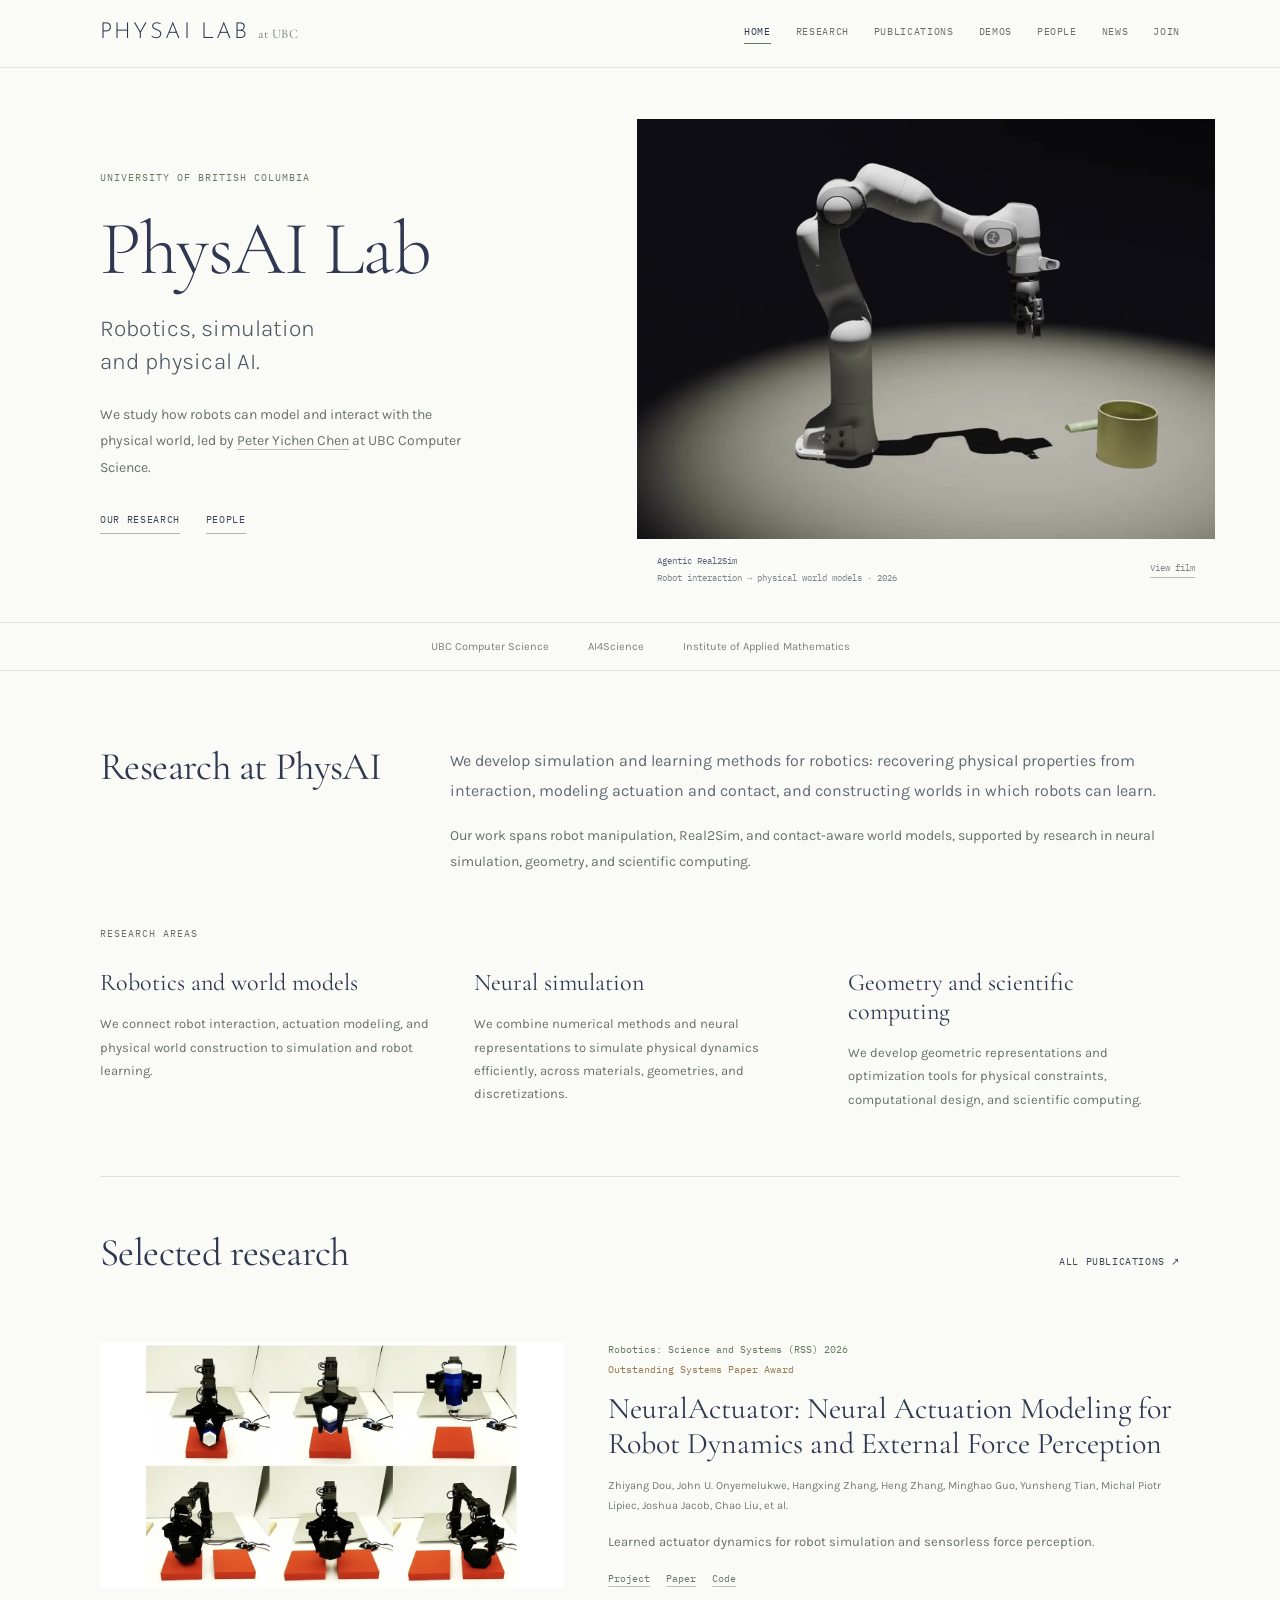
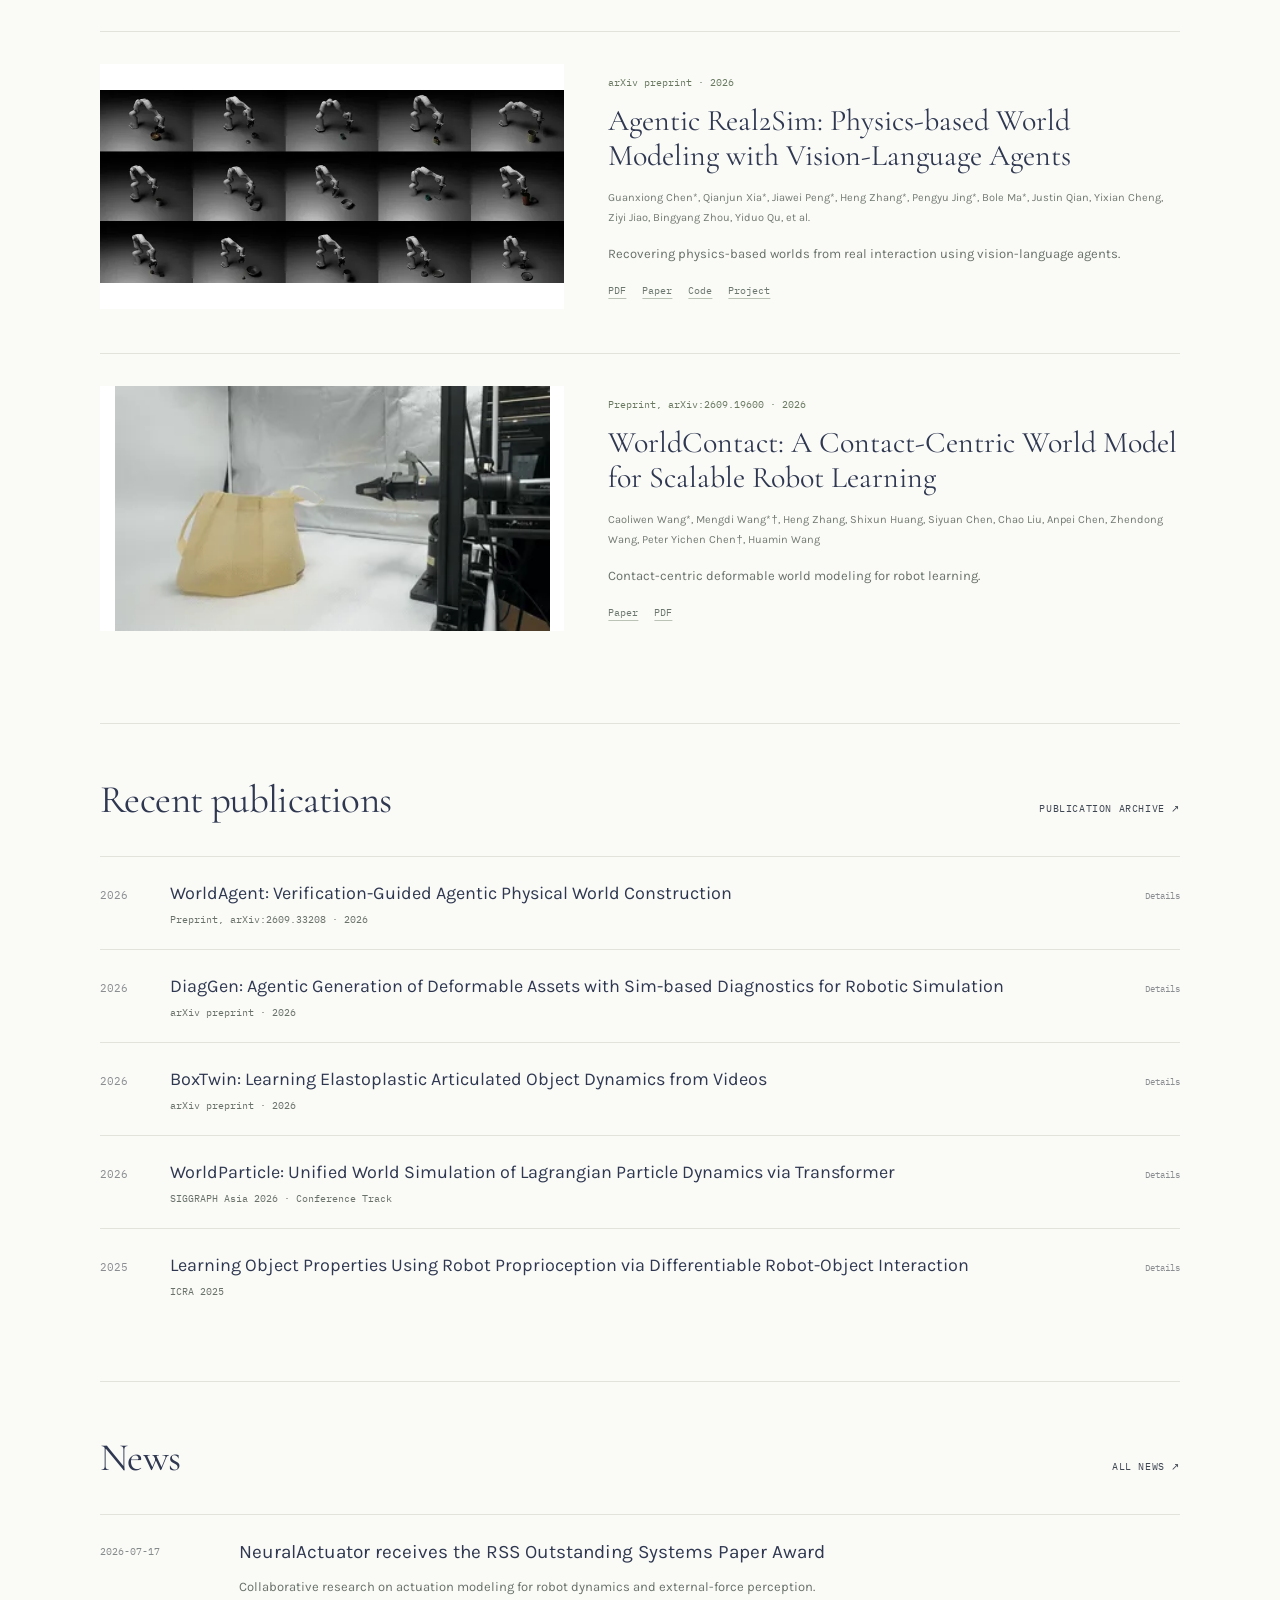
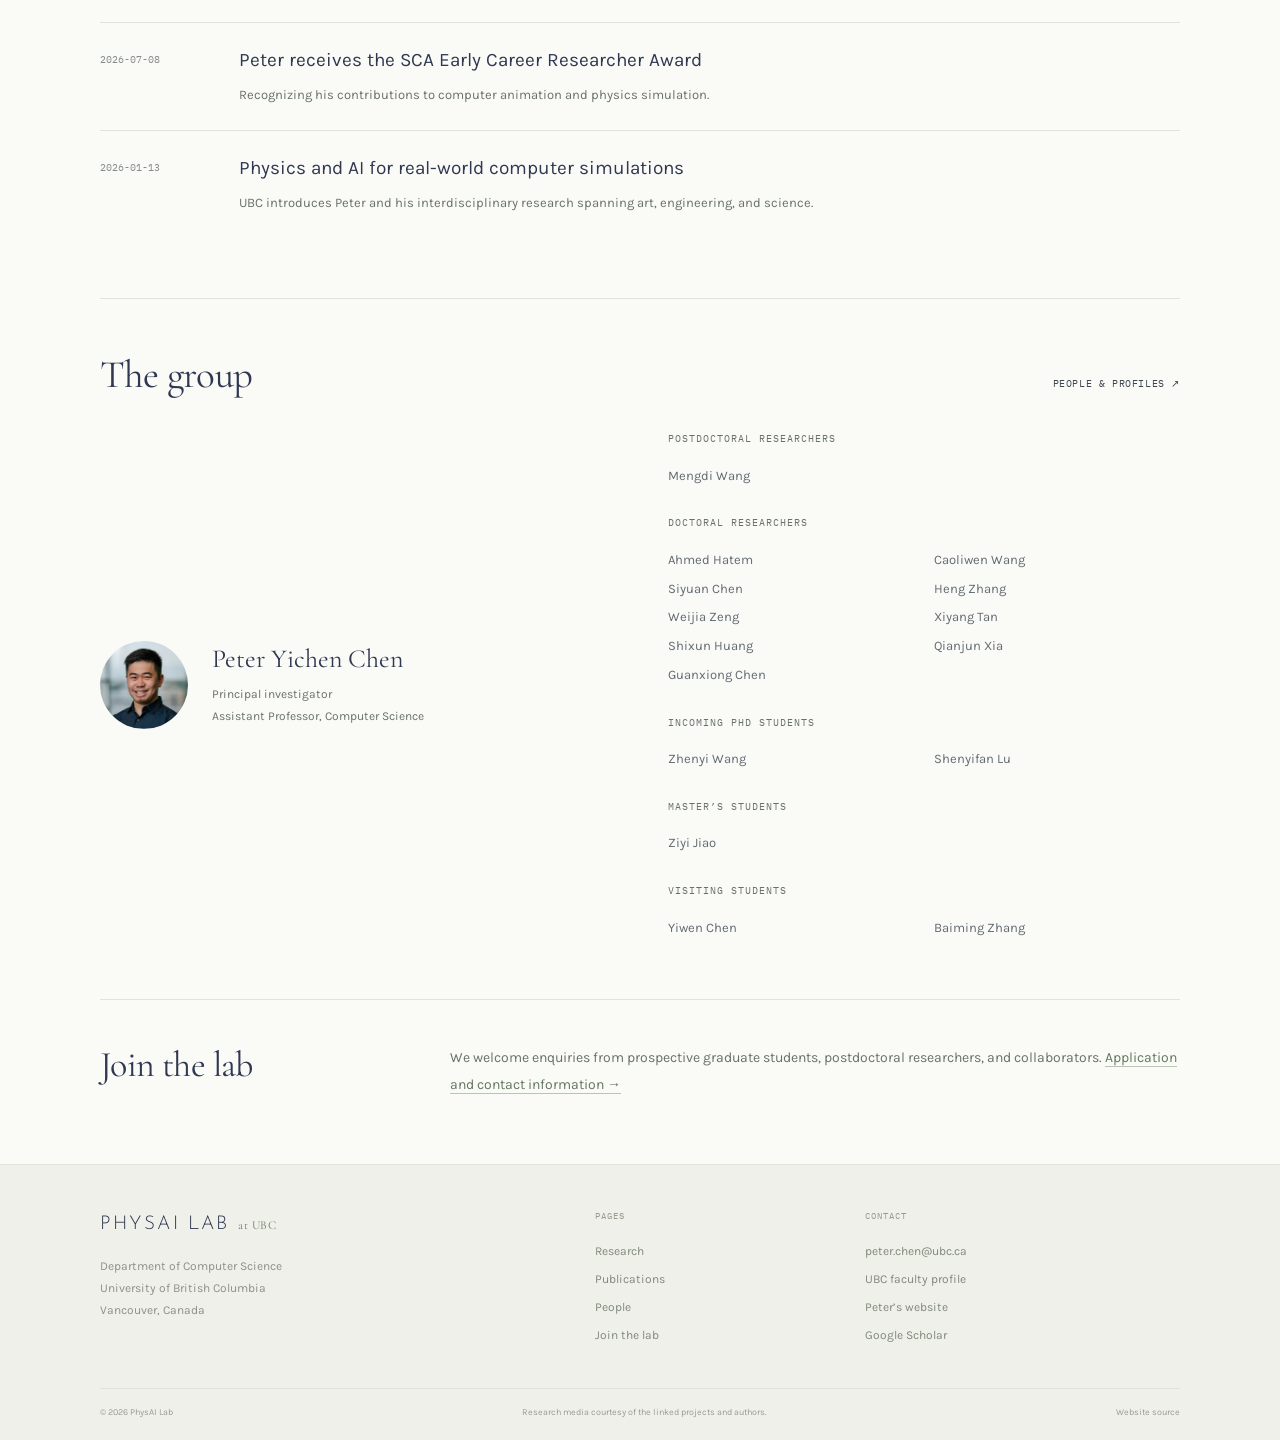
==== commit 4beb7ad9: "Add Ahmed Hatem to doctoral students" ====
--- a/index.html
+++ b/index.html
@@ -5,5 +5,5 @@
 <section class="container section selected-section"><div class="section-head"><div><p class="eyebrow">Selected research</p><h2>Selected research</h2></div><a href="publications.html" class="text-link">All publications ↗</a></div><article class="selected-project"><div class="selected-visual"><img class="" src="assets/images/0c437f56e13de6e5.webp" alt="NeuralActuator: Neural Actuation Modeling for Robot Dynamics and External Force Perception — research result" loading="lazy" decoding="async"><button class="view-research" data-media="https://frank-zy-dou.github.io/projects/NeuralActuator/figures/fig_teaser_robot_control.webp" data-kind="image" data-title="NeuralActuator: Neural Actuation Modeling for Robot Dynamics and External Force Perception" data-project="https://frank-zy-dou.github.io/projects/NeuralActuator/">View result</button></div><div class="selected-text"><p class="project-meta">Robotics: Science and Systems (RSS) 2026 <span class="inline-award">Outstanding Systems Paper Award</span></p><h3><a href="publications.html#neuralactuator-neural-actuation-modeling-for-robot-dynamics-and-external-force-perception">NeuralActuator: Neural Actuation Modeling for Robot Dynamics and External Force Perception</a></h3><p class="authors">Zhiyang Dou, John U. Onyemelukwe, Hangxing Zhang, Heng Zhang, Minghao Guo, Yunsheng Tian, Michal Piotr Lipiec, Joshua Jacob, Chao Liu, et al.</p><p>Learned actuator dynamics for robot simulation and sensorless force perception.</p><div class="resource-links"><a href="https://frank-zy-dou.github.io/projects/NeuralActuator/">Project</a><a href="https://arxiv.org/abs/2607.11734">Paper</a><a href="https://github.com/Frank-ZY-Dou/Dynamics-Modeling/tree/main/NeuralActuator">Code</a></div></div></article><article class="selected-project"><div class="selected-visual"><img class="" src="assets/images/c2866183bbca0dc3.webp" alt="Agentic Real2Sim: Physics-based World Modeling with Vision-Language Agents — research result" loading="lazy" decoding="async"><button class="view-research" data-media="https://agentic-real2sim.github.io/static/videos/ar2s_teaser.mp4" data-kind="video" data-title="Agentic Real2Sim: Physics-based World Modeling with Vision-Language Agents" data-project="https://agentic-real2sim.github.io/">View research film</button></div><div class="selected-text"><p class="project-meta">arXiv preprint · 2026 </p><h3><a href="publications.html#agentic-real2sim-physics-based-world-modeling-with-vision-language-agents">Agentic Real2Sim: Physics-based World Modeling with Vision-Language Agents</a></h3><p class="authors">Guanxiong Chen*, Qianjun Xia*, Jiawei Peng*, Heng Zhang*, Pengyu Jing*, Bole Ma*, Justin Qian, Yixian Cheng, Ziyi Jiao, Bingyang Zhou, Yiduo Qu, et al.</p><p>Recovering physics-based worlds from real interaction using vision-language agents.</p><div class="resource-links"><a href="https://agentic-real2sim.github.io/static/paper/AR2S_2026-09-13-13-07_v1.pdf">PDF</a><a href="https://arxiv.org/abs/2607.19190">Paper</a><a href="https://github.com/agentic-real2sim/agentic_real2sim">Code</a><a href="https://agentic-real2sim.github.io/">Project</a></div></div></article><article class="selected-project"><div class="selected-visual"><img class="" src="assets/images/d277241d2dc338bf.webp" alt="WorldContact: A Contact-Centric World Model for Scalable Robot Learning — research result" loading="lazy" decoding="async"><button class="view-research" data-media="https://chensiyuan030105.github.io/assets/img/publication/thumbnail/2026worldcontact.gif" data-kind="image" data-title="WorldContact: A Contact-Centric World Model for Scalable Robot Learning" data-project="https://arxiv.org/abs/2609.19600">View result</button></div><div class="selected-text"><p class="project-meta">Preprint, arXiv:2609.19600 · 2026 </p><h3><a href="publications.html#worldcontact-a-contact-centric-world-model-for-scalable-robot-learning">WorldContact: A Contact-Centric World Model for Scalable Robot Learning</a></h3><p class="authors">Caoliwen Wang*, Mengdi Wang*†, Heng Zhang, Shixun Huang, Siyuan Chen, Chao Liu, Anpei Chen, Zhendong Wang, Peter Yichen Chen†, Huamin Wang</p><p>Contact-centric deformable world modeling for robot learning.</p><div class="resource-links"><a href="https://arxiv.org/abs/2609.19600">Paper</a><a href="https://arxiv.org/pdf/2609.19600">PDF</a></div></div></article></section>
 <section class="container section recent-section"><div class="section-head"><div><p class="eyebrow">Recent work</p><h2>Recent publications</h2></div><a href="publications.html" class="text-link">Publication archive ↗</a></div><article class="recent-paper"><span>2026</span><div><h3><a href="https://wclw1021.github.io/WorldAgent_Web/">WorldAgent: Verification-Guided Agentic Physical World Construction</a></h3><p>Preprint, arXiv:2609.33208 · 2026</p></div><a href="publications.html#worldagent-verification-guided-agentic-physical-world-construction" aria-label="Details for WorldAgent: Verification-Guided Agentic Physical World Construction">Details</a></article><article class="recent-paper"><span>2026</span><div><h3><a href="https://diaggen.github.io/">DiagGen: Agentic Generation of Deformable Assets with Sim-based Diagnostics for Robotic Simulation</a></h3><p>arXiv preprint · 2026</p></div><a href="publications.html#diaggen-agentic-generation-of-deformable-assets-with-sim-based-diagnostics-for-robotic-simulation" aria-label="Details for DiagGen: Agentic Generation of Deformable Assets with Sim-based Diagnostics for Robotic Simulation">Details</a></article><article class="recent-paper"><span>2026</span><div><h3><a href="https://arxiv.org/abs/2607.17132">BoxTwin: Learning Elastoplastic Articulated Object Dynamics from Videos</a></h3><p>arXiv preprint · 2026</p></div><a href="publications.html#boxtwin-learning-elastoplastic-articulated-object-dynamics-from-videos" aria-label="Details for BoxTwin: Learning Elastoplastic Articulated Object Dynamics from Videos">Details</a></article><article class="recent-paper"><span>2026</span><div><h3><a href="https://worldparticle.github.io/WorldParticle_Web/">WorldParticle: Unified World Simulation of Lagrangian Particle Dynamics via Transformer</a></h3><p>SIGGRAPH Asia 2026 · Conference Track</p></div><a href="publications.html#worldparticle-unified-world-simulation-of-lagrangian-particle-dynamics-via-transformer" aria-label="Details for WorldParticle: Unified World Simulation of Lagrangian Particle Dynamics via Transformer">Details</a></article><article class="recent-paper"><span>2025</span><div><h3><a href="https://dylanrandle.github.io/projects/learning-object-properties-proprioception/">Learning Object Properties Using Robot Proprioception via Differentiable Robot-Object Interaction</a></h3><p>ICRA 2025</p></div><a href="publications.html#learning-object-properties-using-robot-proprioception-via-differentiable-robot-object-interaction" aria-label="Details for Learning Object Properties Using Robot Proprioception via Differentiable Robot-Object Interaction">Details</a></article></section>
 <section class="container section home-news"><div class="section-head"><div><p class="eyebrow">News</p><h2>News</h2></div><a href="news.html" class="text-link">All news ↗</a></div><article class="news-row"><time datetime="2026-07-17">2026-07-17</time><div><span class="eyebrow">Award</span><h3><a href="https://cdfg.mit.edu/news/#neuralactuator-wins-outstanding-systems-paper-in-memory-of-seth">NeuralActuator receives the RSS Outstanding Systems Paper Award</a></h3><p>Collaborative research on actuation modeling for robot dynamics and external-force perception.</p></div></article><article class="news-row"><time datetime="2026-07-08">2026-07-08</time><div><span class="eyebrow">Recognition</span><h3><a href="https://www.cs.ubc.ca/news/2026/07/dr-chen-ecr-sca">Peter receives the SCA Early Career Researcher Award</a></h3><p>Recognizing his contributions to computer animation and physics simulation.</p></div></article><article class="news-row"><time datetime="2026-01-13">2026-01-13</time><div><span class="eyebrow">UBC profile</span><h3><a href="https://www.cs.ubc.ca/news/2026/01/new-faculty-dr-peter-yichen-chen">Physics and AI for real-world computer simulations</a></h3><p>UBC introduces Peter and his interdisciplinary research spanning art, engineering, and science.</p></div></article></section>
-<section class="container section home-people"><div class="section-head"><div><p class="eyebrow">People</p><h2>The group</h2></div><a href="people.html" class="text-link">People & profiles ↗</a></div><div class="home-group"><div class="home-pi"><img src="assets/images/bc958f516a07ae09.webp" alt="Peter Yichen Chen" loading="lazy"><div><a href="people.html#peter">Peter Yichen Chen</a><p>Principal investigator<br>Assistant Professor, Computer Science</p></div></div><div class="home-members"><p class="eyebrow">Postdoctoral researchers</p><div><a href="https://wang-mengdi.github.io/">Mengdi Wang</a></div><p class="eyebrow">Doctoral researchers</p><div><a href="https://wclw1021.github.io/">Caoliwen Wang</a><a href="https://chensiyuan030105.github.io/">Siyuan Chen</a><a href="https://peterchencyc.com/joining">Heng Zhang</a><a href="https://www.cs.ubc.ca/~kmyi/team/">Weijia Zeng</a><a href="https://supertan0204.github.io/">Xiyang Tan</a><a href="https://alessange.github.io/">Shixun Huang</a><a href="https://qianjun-xia.github.io/">Qianjun Xia</a><a href="https://www.cs.ubc.ca/~gxchen/">Guanxiong Chen</a></div><p class="eyebrow">Incoming PhD students</p><div><span class="member-name">Zhenyi Wang</span><span class="member-name">Shenyifan Lu</span></div><p class="eyebrow">Master’s students</p><div><span class="member-name">Ziyi Jiao</span></div><p class="eyebrow">Visiting students</p><div><span class="member-name">Yiwen Chen</span><a href="https://baiming-zhang.github.io/">Baiming Zhang</a></div></div></div></section>
+<section class="container section home-people"><div class="section-head"><div><p class="eyebrow">People</p><h2>The group</h2></div><a href="people.html" class="text-link">People & profiles ↗</a></div><div class="home-group"><div class="home-pi"><img src="assets/images/bc958f516a07ae09.webp" alt="Peter Yichen Chen" loading="lazy"><div><a href="people.html#peter">Peter Yichen Chen</a><p>Principal investigator<br>Assistant Professor, Computer Science</p></div></div><div class="home-members"><p class="eyebrow">Postdoctoral researchers</p><div><a href="https://wang-mengdi.github.io/">Mengdi Wang</a></div><p class="eyebrow">Doctoral researchers</p><div><span class="member-name">Ahmed Hatem</span><a href="https://wclw1021.github.io/">Caoliwen Wang</a><a href="https://chensiyuan030105.github.io/">Siyuan Chen</a><a href="https://peterchencyc.com/joining">Heng Zhang</a><a href="https://www.cs.ubc.ca/~kmyi/team/">Weijia Zeng</a><a href="https://supertan0204.github.io/">Xiyang Tan</a><a href="https://alessange.github.io/">Shixun Huang</a><a href="https://qianjun-xia.github.io/">Qianjun Xia</a><a href="https://www.cs.ubc.ca/~gxchen/">Guanxiong Chen</a></div><p class="eyebrow">Incoming PhD students</p><div><span class="member-name">Zhenyi Wang</span><span class="member-name">Shenyifan Lu</span></div><p class="eyebrow">Master’s students</p><div><span class="member-name">Ziyi Jiao</span></div><p class="eyebrow">Visiting students</p><div><span class="member-name">Yiwen Chen</span><a href="https://baiming-zhang.github.io/">Baiming Zhang</a></div></div></div></section>
 <section class="container home-joining"><h2>Join the lab</h2><p>We welcome enquiries from prospective graduate students, postdoctoral researchers, and collaborators. <a href="join.html">Application and contact information →</a></p></section></main><footer class="site-footer"><div class="container footer-grid"><div><a class="brand" href="index.html"><span class="brand-name">PhysAI Lab</span><span class="brand-at">at UBC</span></a><p>Department of Computer Science<br>University of British Columbia<br>Vancouver, Canada</p></div><div><h2>Pages</h2><a href="research.html">Research</a><a href="publications.html">Publications</a><a href="people.html">People</a><a href="join.html">Join the lab</a></div><div><h2>Contact</h2><a href="mailto:peter.chen@ubc.ca">peter.chen@ubc.ca</a><a href="https://www.cs.ubc.ca/people/peter-yichen-chen">UBC faculty profile</a><a href="https://peterchencyc.com/">Peter’s website</a><a href="https://scholar.google.com/citations?user=9TX3RmEAAAAJ">Google Scholar</a></div></div><div class="container footer-bottom"><span>© 2026 PhysAI Lab</span><span>Research media courtesy of the linked projects and authors.</span><a href="https://github.com/chensiyuan030105/physai-demo">Website source</a></div></footer><dialog id="media-dialog" aria-labelledby="media-title"><div class="dialog-head"><p id="media-title"></p><button id="close-dialog" aria-label="Close preview">Close ×</button></div><div id="media-content"></div><div class="dialog-bottom"><span>Research demo · media from the project authors</span><a id="media-project">Open source project ↗</a></div></dialog></body></html>
